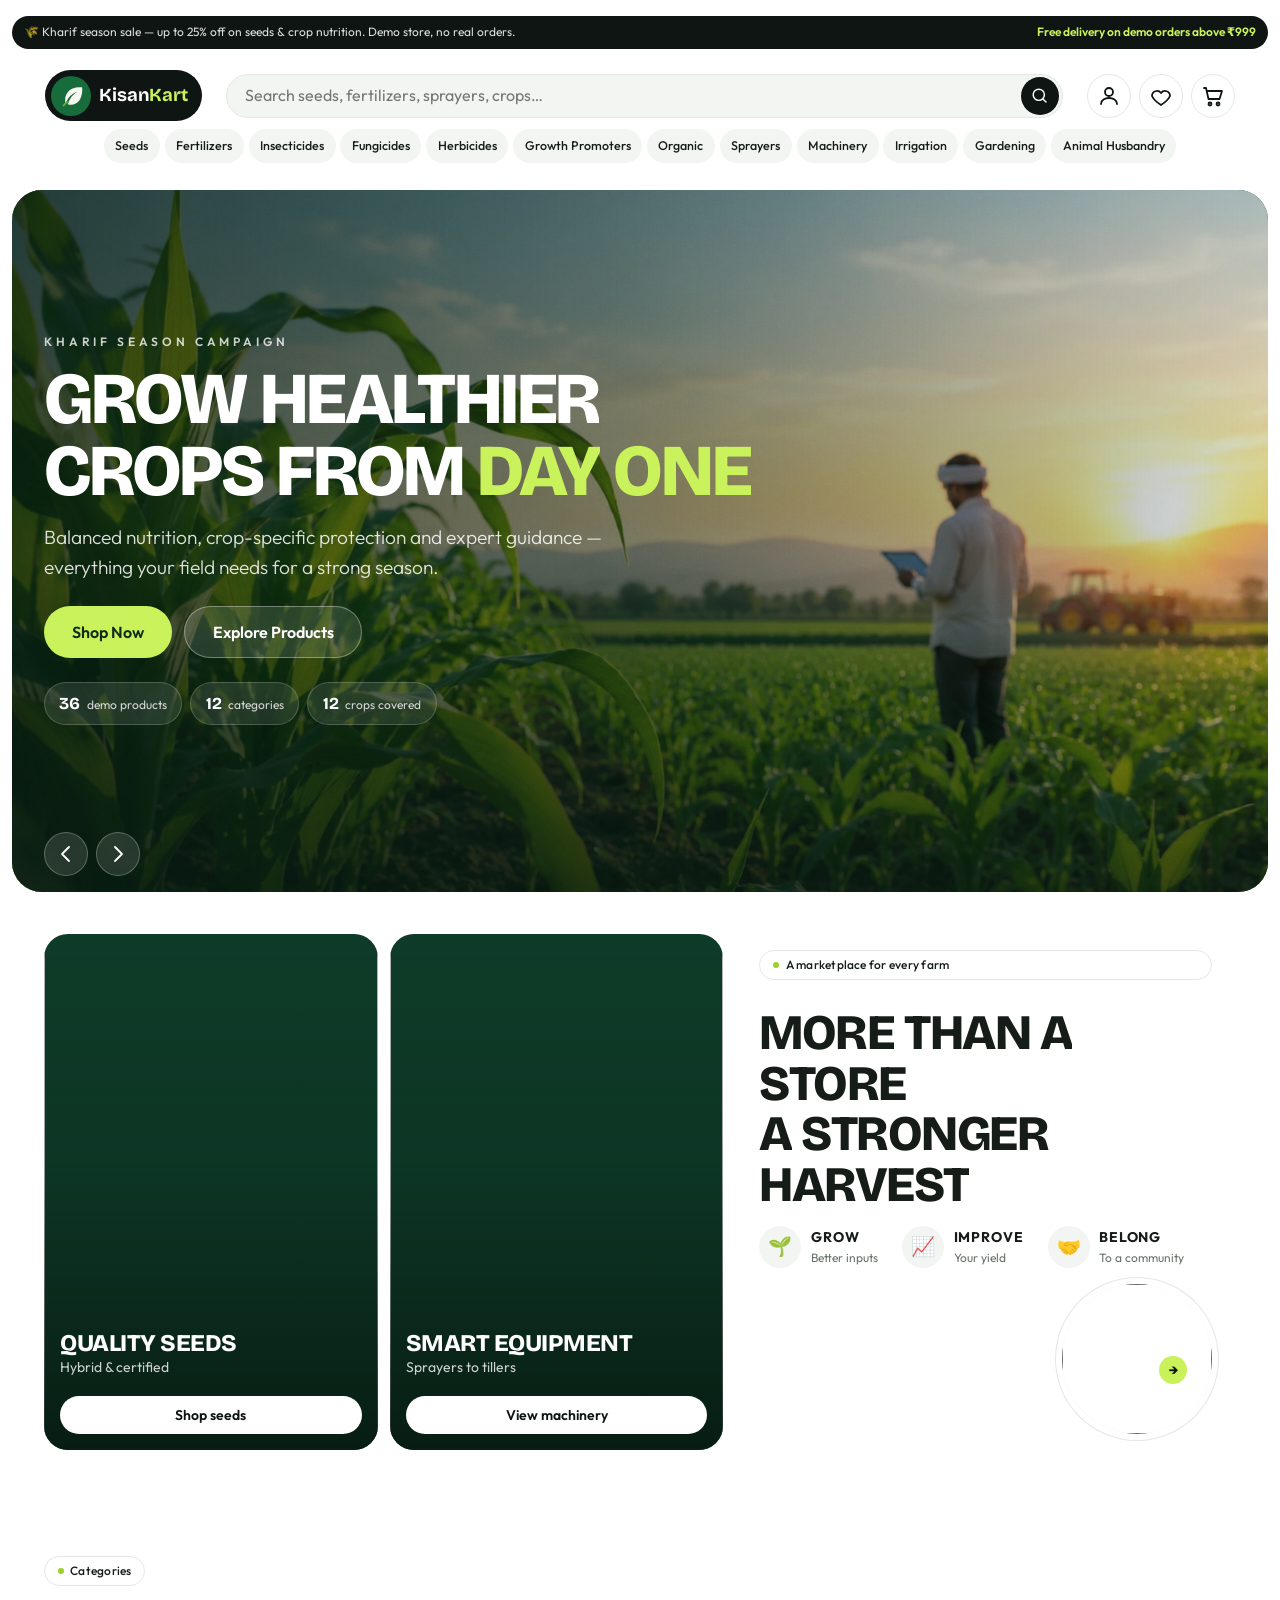
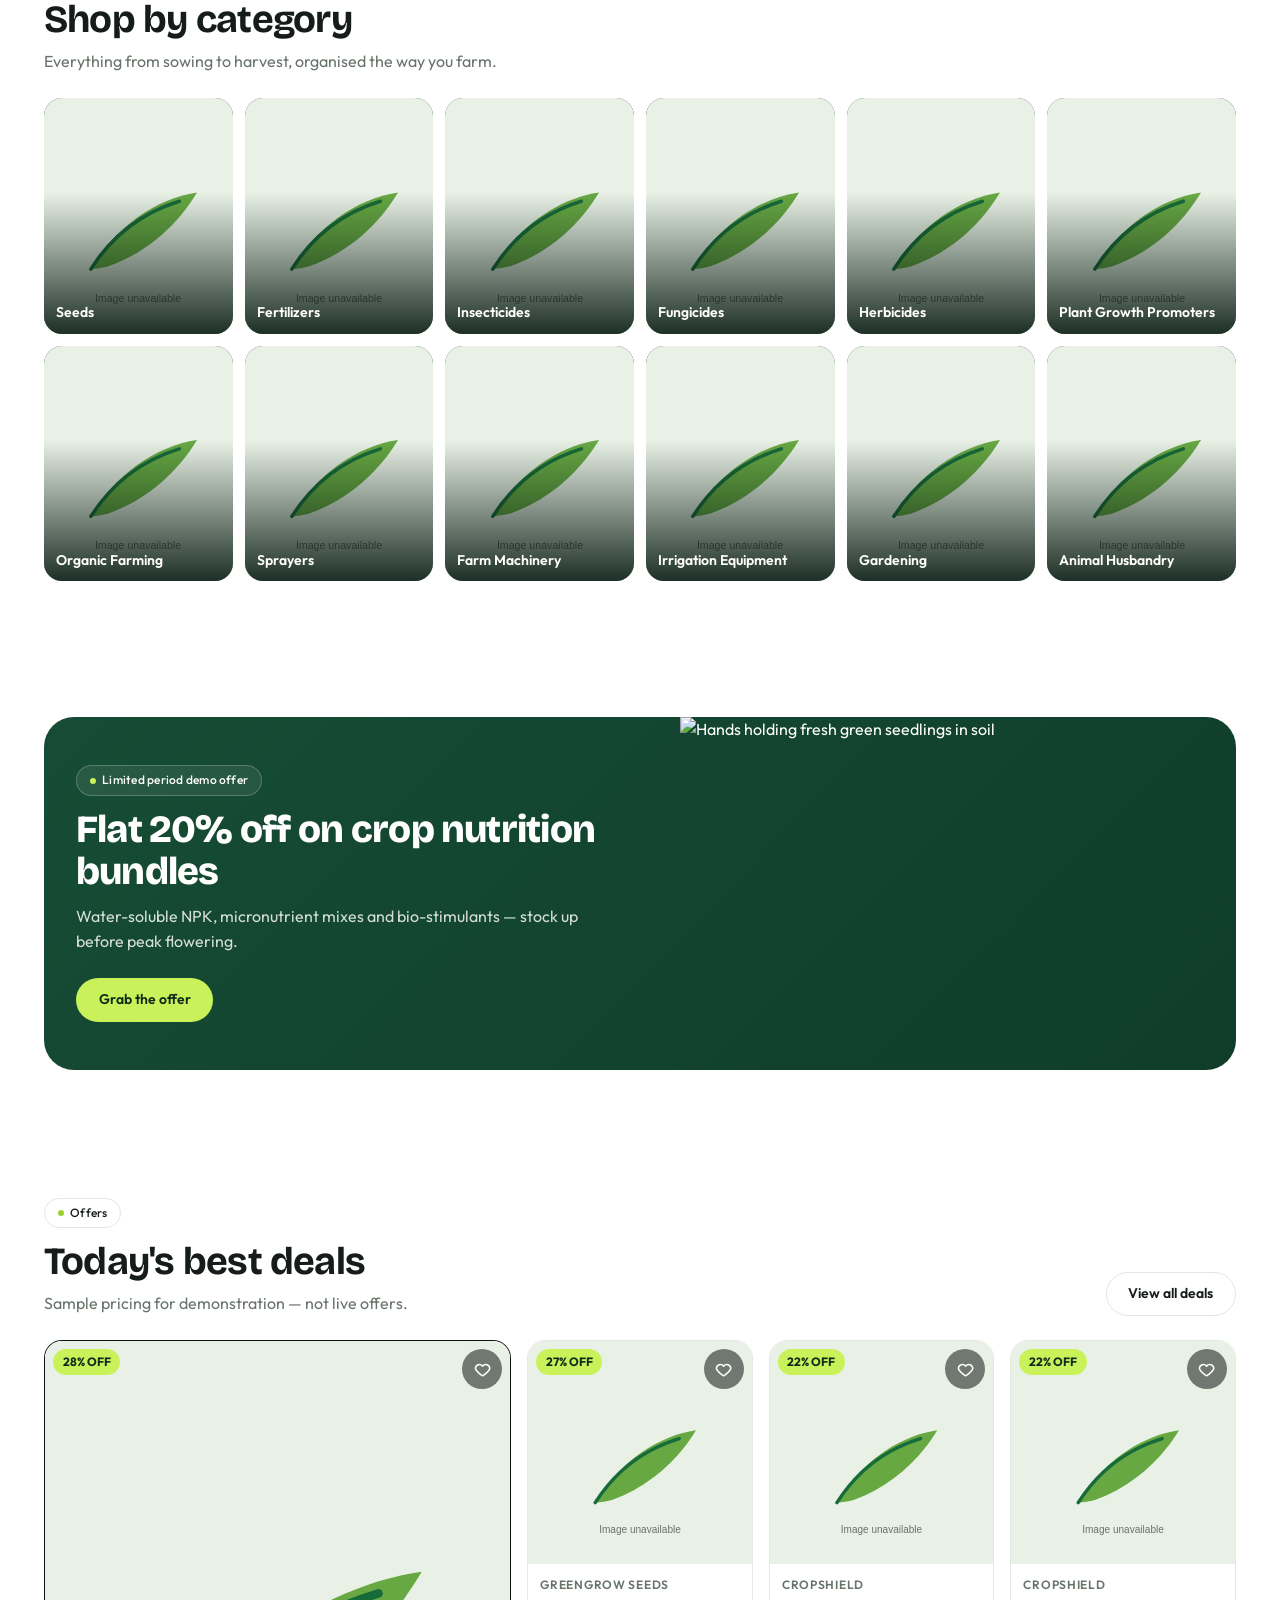
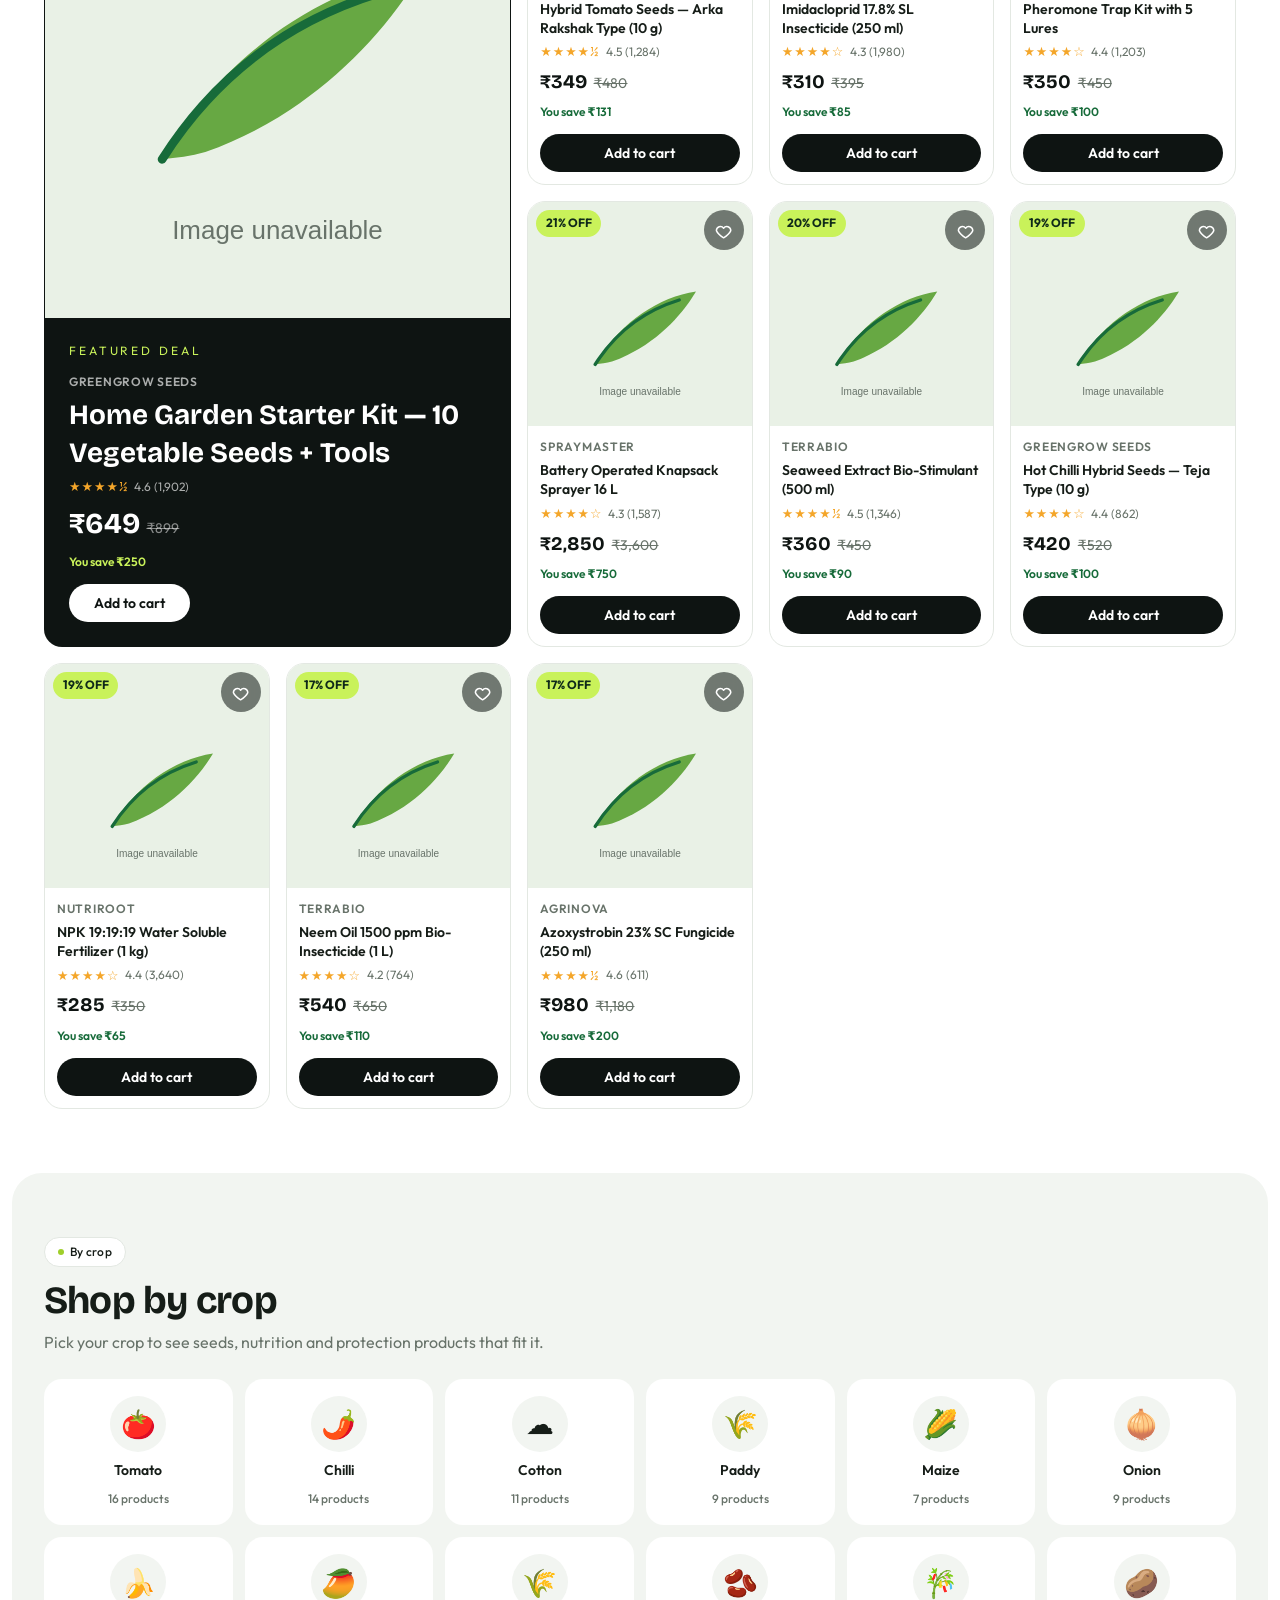
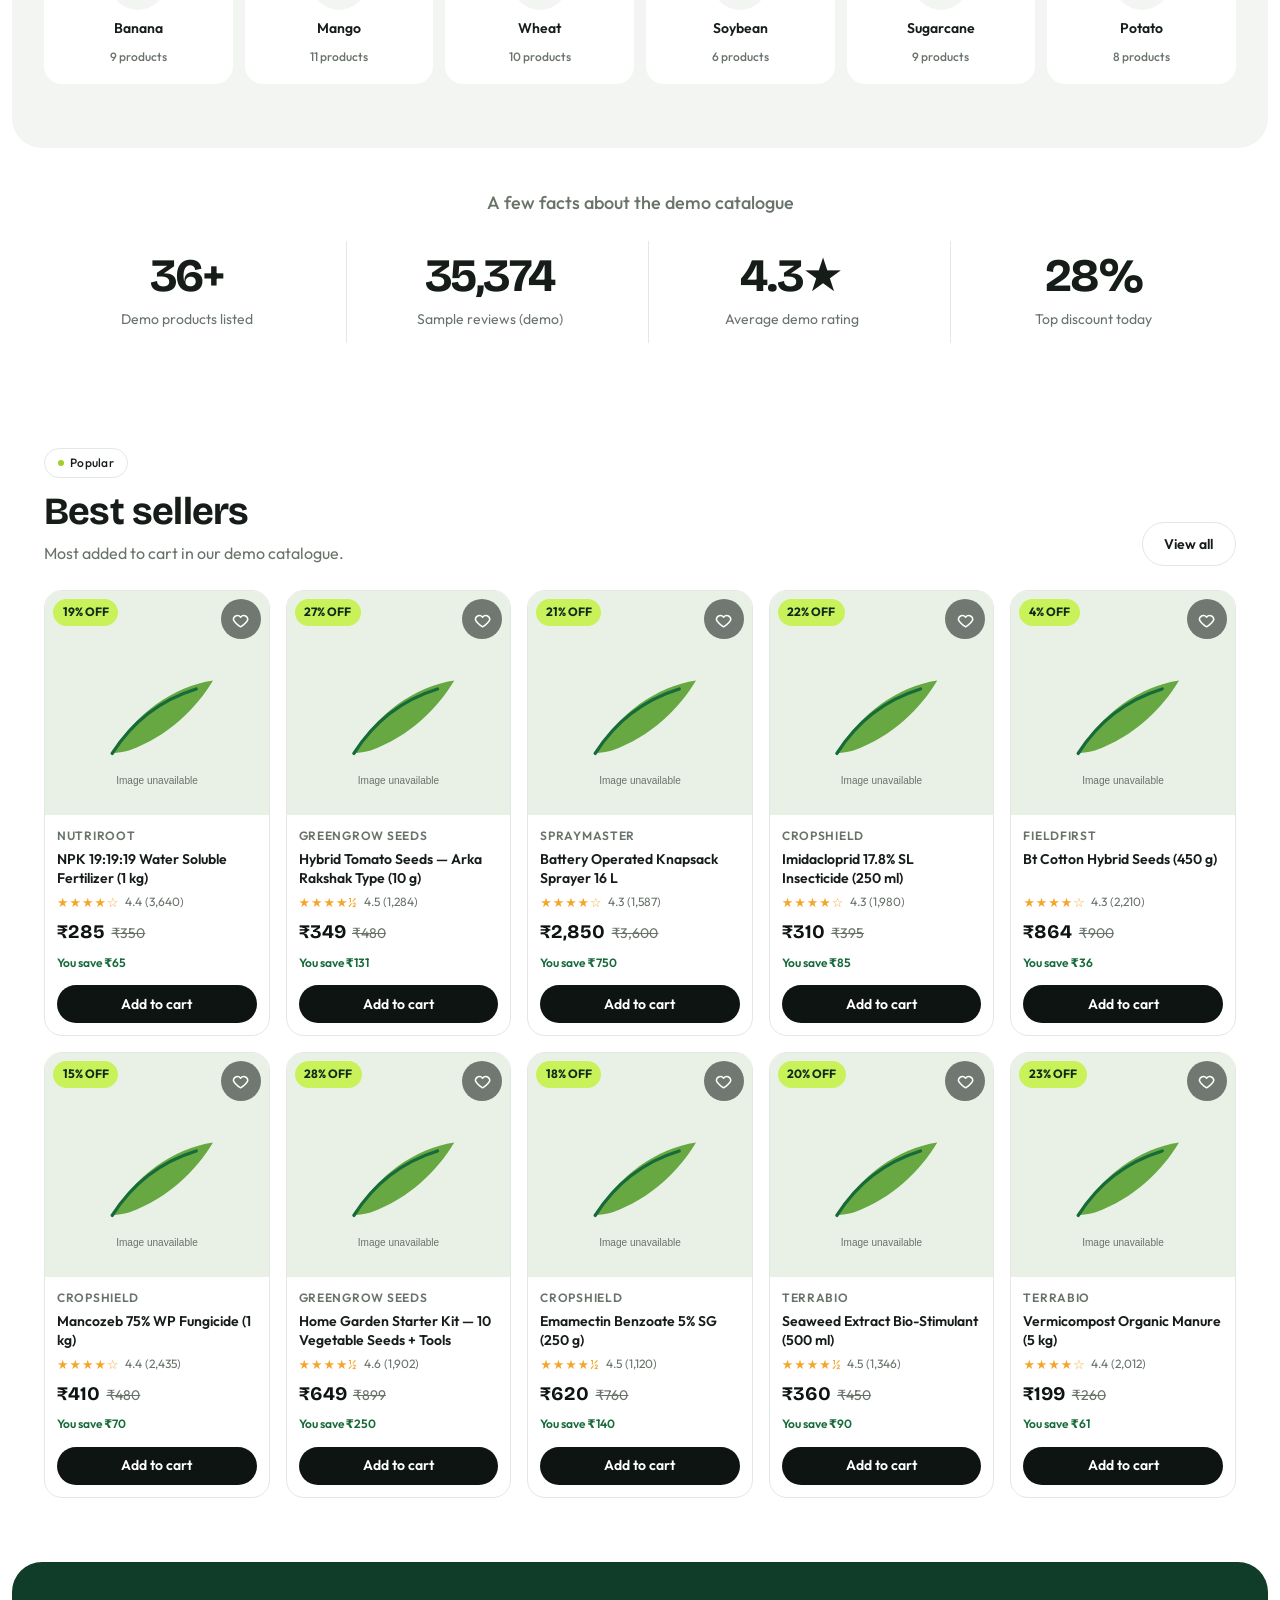
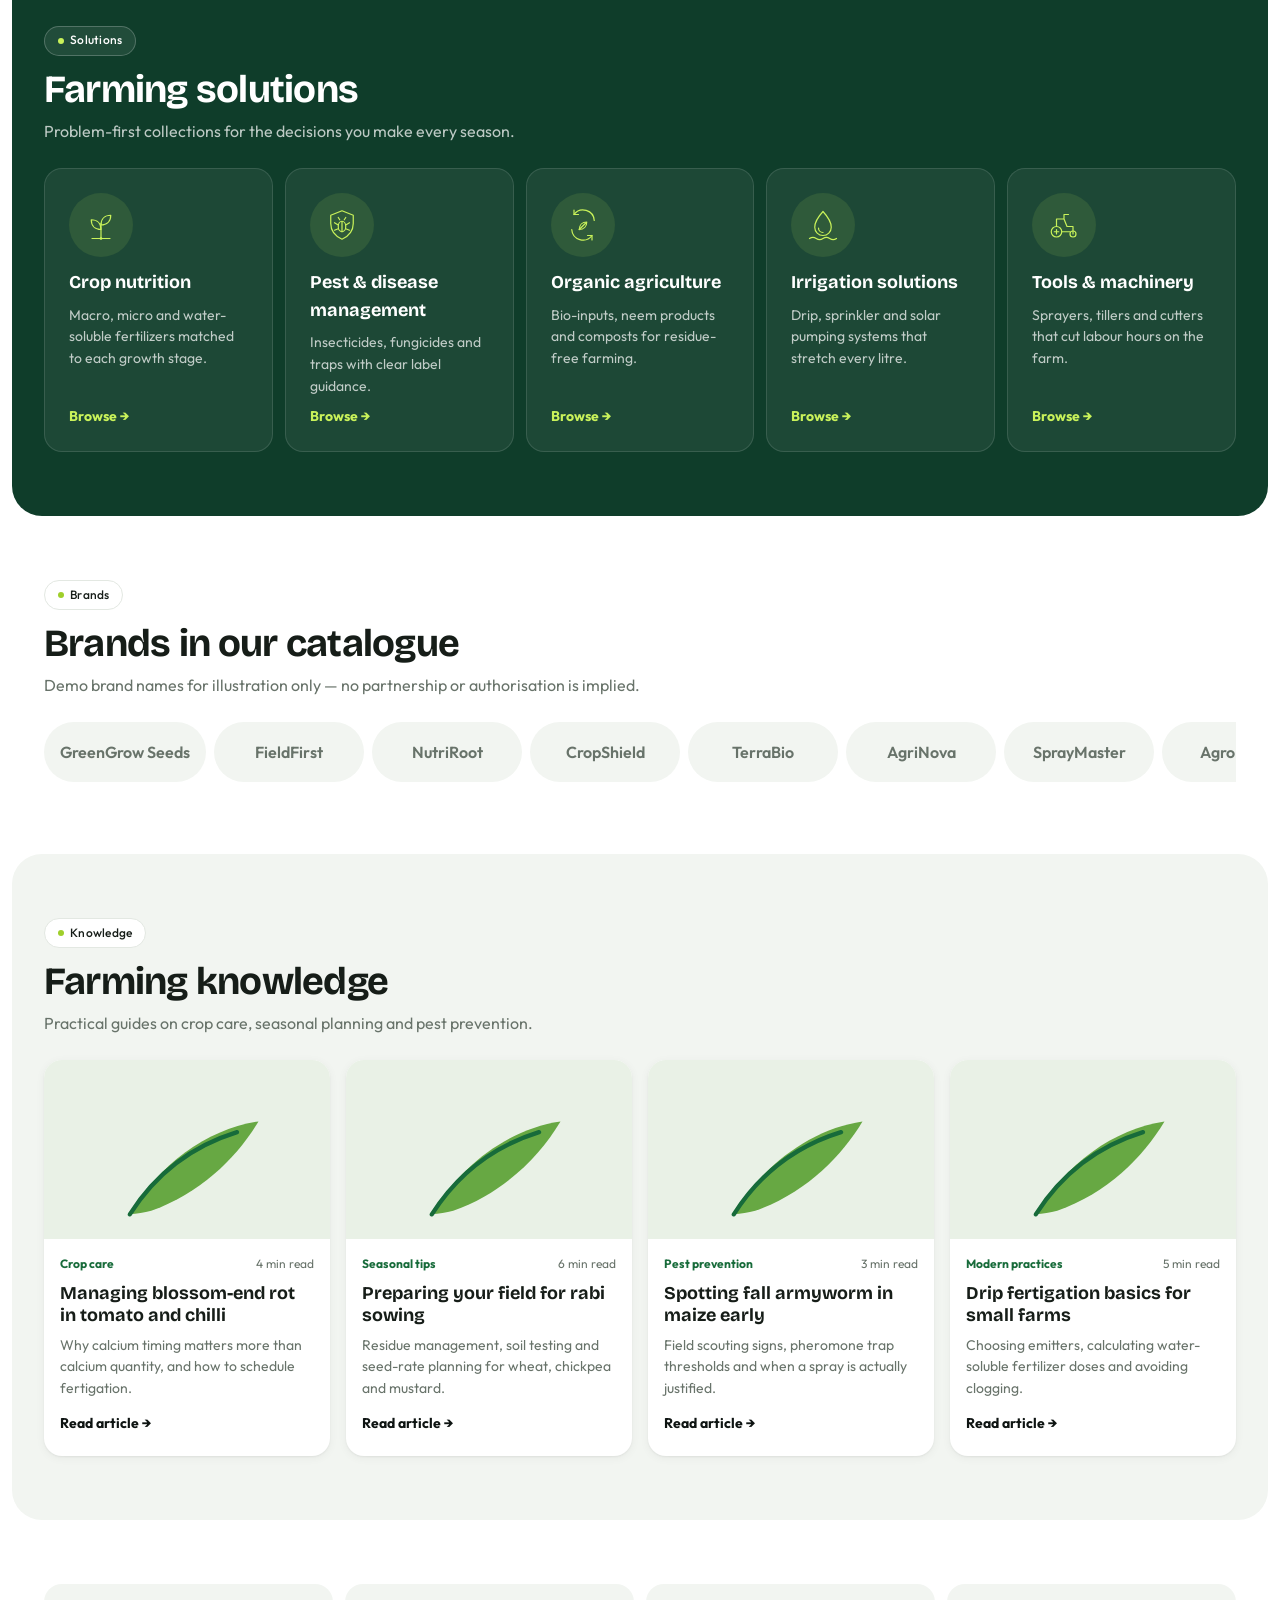
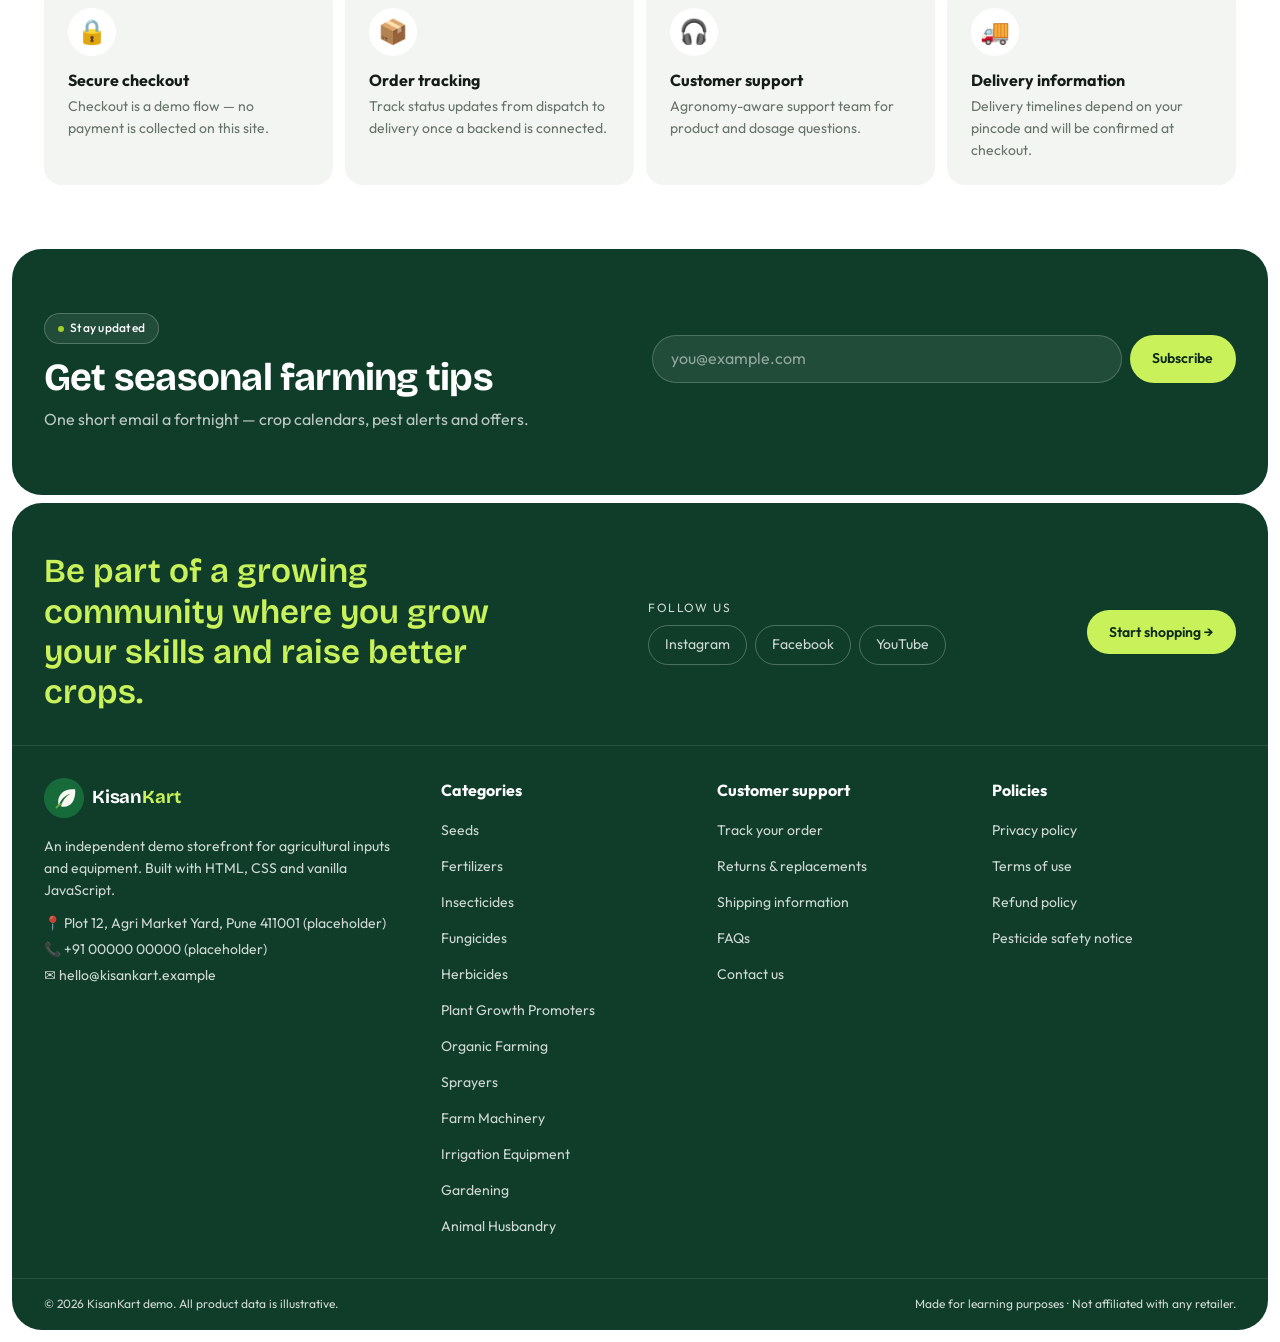
==== index.html @ d2e879a5 "agriculture landint page Signed-off-by: 04Shubhampatil <04Shubhampatil>" ====
<!DOCTYPE html>
<html lang="en">
<head>
  <meta charset="UTF-8" />
  <meta name="viewport" content="width=device-width, initial-scale=1.0" />
  <meta name="description" content="KisanKart — a demo agriculture e-commerce storefront for seeds, fertilizers, crop protection, sprayers, irrigation and farm machinery." />
  <meta name="theme-color" content="#176B3A" />
  <title>KisanKart — Seeds, Fertilizers, Crop Protection &amp; Farm Equipment</title>
  <link rel="icon" href="assets/images/logo.svg" type="image/svg+xml" />
  <link rel="preconnect" href="https://images.unsplash.com" crossorigin />
  <link rel="preconnect" href="https://fonts.googleapis.com" />
  <link rel="preconnect" href="https://fonts.gstatic.com" crossorigin />
  <link href="https://fonts.googleapis.com/css2?family=Outfit:wght@300;400;500;600;700&family=Bricolage+Grotesque:opsz,wght@12..96,500;12..96,600;12..96,700;12..96,800&display=swap" rel="stylesheet" />
  <link rel="stylesheet" href="css/style.css?v=17" />
</head>
<body>
  <a class="skip-link" href="#main">Skip to main content</a>

  <!-- Preloader (Kage-style) -->
  <div id="pre" aria-live="polite" aria-label="Loading KisanKart">
    <div class="pre-in">
      <img class="pre-mark" src="assets/images/logo.svg" width="44" height="44" alt="" />
      <p class="pre-jp">किसान कार्ट</p>
      <div class="pre-bar"><i id="pre-fill"></i></div>
      <div class="pre-meta"><span>Preparing the field</span><span id="pre-pct">0%</span></div>
    </div>
  </div>
  <div id="grain" aria-hidden="true"></div>

<div class="shell">

  <!-- 1. Announcement bar -->
  <div class="announce" role="region" aria-label="Announcements">
    <div class="container announce__inner">
      <p class="announce__msg"><span aria-hidden="true">🌾</span> Kharif season sale — up to 25% off on seeds &amp; crop nutrition. Demo store, no real orders.</p>
      <p class="announce__meta">Free delivery on demo orders above ₹999</p>
    </div>
  </div>

  <!-- 2. Main header -->
  <div class="glass-top" id="glassTop" aria-hidden="true"></div>
  <header class="header" id="header">
    <div class="container header__inner">
      <button class="icon-btn header__menu-btn" id="menuBtn" type="button" aria-label="Open menu" aria-controls="mobileNav" aria-expanded="false">
        <svg viewBox="0 0 24 24" aria-hidden="true"><path d="M3 6h18M3 12h18M3 18h18"/></svg>
      </button>

      <a class="brand" href="#top" aria-label="KisanKart home">
        <img src="assets/images/logo.svg" width="40" height="40" alt="" />
        <span class="brand__text">Kisan<span>Kart</span></span>
      </a>

      <form class="search" id="searchForm" role="search" autocomplete="off">
        <label class="sr-only" for="searchInput">Search products, categories or crops</label>
        <input class="search__input" id="searchInput" type="search" name="q" placeholder="Search seeds, fertilizers, sprayers, crops…" aria-autocomplete="list" aria-controls="searchSuggest" aria-expanded="false" />
        <button class="search__btn" type="submit" aria-label="Search">
          <svg viewBox="0 0 24 24" aria-hidden="true"><circle cx="11" cy="11" r="7"/><path d="m20 20-3.5-3.5"/></svg>
        </button>
        <ul class="search__suggest" id="searchSuggest" role="listbox" aria-label="Search suggestions" hidden></ul>
      </form>

      <nav class="header__actions" aria-label="Account and cart">
        <button class="icon-btn" type="button" id="accountBtn" aria-label="Account (demo — sign in unavailable)">
          <svg viewBox="0 0 24 24" aria-hidden="true"><circle cx="12" cy="8" r="4"/><path d="M4 20c0-4 4-6 8-6s8 2 8 6"/></svg>
          <span class="icon-btn__label">Account</span>
        </button>
        <button class="icon-btn" type="button" id="wishlistBtn" aria-label="Wishlist" aria-controls="wishlistDrawer" aria-expanded="false">
          <svg viewBox="0 0 24 24" aria-hidden="true"><path d="M12 21s-7-4.5-9-9a5 5 0 0 1 9-3 5 5 0 0 1 9 3c-2 4.5-9 9-9 9z"/></svg>
          <span class="icon-btn__label">Wishlist</span>
          <span class="badge" id="wishlistCount" aria-live="polite">0</span>
        </button>
        <button class="icon-btn" type="button" id="cartBtn" aria-label="Cart" aria-controls="cartDrawer" aria-expanded="false">
          <svg viewBox="0 0 24 24" aria-hidden="true"><path d="M3 4h2l2.5 11h11L21 7H6.2"/><circle cx="9" cy="20" r="1.5"/><circle cx="17" cy="20" r="1.5"/></svg>
          <span class="icon-btn__label">Cart</span>
          <span class="badge" id="cartCount" aria-live="polite">0</span>
        </button>
      </nav>
    </div>

    <!-- 3. Category navigation (desktop) -->
    <nav class="catnav" aria-label="Product categories">
      <div class="container">
        <ul class="catnav__list" id="catNav"></ul>
      </div>
    </nav>
  </header>

  <!-- Mobile navigation drawer -->
  <div class="drawer drawer--left" id="mobileNav" role="dialog" aria-modal="true" aria-label="Menu" hidden>
    <div class="drawer__head">
      <span class="drawer__title">Browse categories</span>
      <button class="icon-btn" type="button" data-close="mobileNav" aria-label="Close menu">
        <svg viewBox="0 0 24 24" aria-hidden="true"><path d="M6 6l12 12M18 6 6 18"/></svg>
      </button>
    </div>
    <div class="drawer__body">
      <ul class="mobnav" id="mobNavList"></ul>
    </div>
  </div>

  <main id="main">
    <span id="top"></span>

    <!-- 4. Hero carousel -->
    <section class="hero" id="hero" aria-roledescription="carousel" aria-label="Seasonal campaigns">
      <div class="hero__track" id="heroTrack"></div>
      <div class="hero__controls container">
        <button class="hero__arrow" type="button" id="heroPrev" aria-label="Previous slide">
          <svg viewBox="0 0 24 24" aria-hidden="true"><path d="m15 5-7 7 7 7"/></svg>
        </button>
        <button class="hero__arrow" type="button" id="heroNext" aria-label="Next slide">
          <svg viewBox="0 0 24 24" aria-hidden="true"><path d="m9 5 7 7-7 7"/></svg>
        </button>
      </div>
    </section>

    <!-- Bento: featured collections + brand statement -->
    <section class="section section--tight reveal" aria-labelledby="bentoTitle">
      <div class="container bento">
        <button class="bento__card bento__card--img" type="button" data-category="seeds">
          <img src="https://images.unsplash.com/photo-1592924357228-91a4daadcfea?auto=format&fit=crop&w=800&q=70" alt="" width="800" height="900" loading="lazy" />
          <span class="bento__label"><b>Quality seeds</b><small>Hybrid &amp; certified</small></span>
          <span class="btn btn--white btn--sm">Shop seeds</span>
        </button>
        <button class="bento__card bento__card--img" type="button" data-category="machinery">
          <img src="https://images.unsplash.com/photo-1523348837708-15d4a09cfac2?auto=format&fit=crop&w=800&q=70" alt="" width="800" height="900" loading="lazy" />
          <span class="bento__label"><b>Smart equipment</b><small>Sprayers to tillers</small></span>
          <span class="btn btn--white btn--sm">View machinery</span>
        </button>
        <div class="bento__copy">
          <span class="section__label">A marketplace for every farm</span>
          <h2 class="display" id="bentoTitle">More than a store<br />A stronger harvest</h2>
          <ul class="features">
            <li><span class="features__icon" aria-hidden="true">🌱</span><b>Grow</b><span>Better inputs</span></li>
            <li><span class="features__icon" aria-hidden="true">📈</span><b>Improve</b><span>Your yield</span></li>
            <li><span class="features__icon" aria-hidden="true">🤝</span><b>Belong</b><span>To a community</span></li>
          </ul>
          <a class="bento__ring" href="#knowledge">
            <img src="https://images.unsplash.com/photo-1500382017468-9049fed747ef?auto=format&fit=crop&w=400&q=60" alt="" width="400" height="400" loading="lazy" />
            <span>Farming <br />knowledge <b aria-hidden="true">→</b></span>
          </a>
        </div>
      </div>
    </section>

    <!-- Shop / results (hidden until a search, category or crop is chosen) -->
    <section class="section shop" id="shop" hidden aria-labelledby="shopTitle">
      <div class="container">
        <div class="shop__head">
          <div>
            <h2 class="section__title" id="shopTitle">All products</h2>
            <p class="shop__count" id="shopCount" aria-live="polite"></p>
          </div>
          <div class="shop__tools">
            <div class="chips" id="shopChips" aria-label="Active filters"></div>
            <label class="sort">
              <span>Sort by</span>
              <select id="sortSelect">
                <option value="popular">Popularity</option>
                <option value="price-asc">Price: low to high</option>
                <option value="price-desc">Price: high to low</option>
                <option value="discount">Biggest discount</option>
                <option value="rating">Customer rating</option>
              </select>
            </label>
            <button class="btn btn--ghost btn--sm" type="button" id="shopClear">Clear</button>
          </div>
        </div>
        <div class="grid grid--products" id="shopGrid"></div>
        <div class="empty" id="shopEmpty" hidden>
          <span class="empty__icon" aria-hidden="true">🔍</span>
          <h3>No products found</h3>
          <p>Try a different keyword, or browse one of the popular categories below.</p>
          <div class="empty__links" id="shopEmptyLinks"></div>
        </div>
      </div>
    </section>

    <!-- 5. Shop by category -->
    <section class="section reveal" id="categories" aria-labelledby="catTitle">
      <div class="container">
        <div class="section__head">
          <span class="section__label">Categories</span>
            <h2 class="section__title" id="catTitle">Shop by category</h2>
          <p class="section__sub">Everything from sowing to harvest, organised the way you farm.</p>
        </div>
        <div class="scroller" id="categoryCards" role="list"></div>
      </div>
    </section>

    <!-- 6. Promotional offer -->
    <section class="section reveal" aria-labelledby="promoTitle">
      <div class="container">
        <div class="promo">
          <div class="promo__content">
            <span class="section__label section__label--light">Limited period demo offer</span>
            <h2 class="promo__title" id="promoTitle">Flat 20% off on crop nutrition bundles</h2>
            <p>Water-soluble NPK, micronutrient mixes and bio-stimulants — stock up before peak flowering.</p>
            <button class="btn btn--accent" type="button" data-category="fertilizers">Grab the offer</button>
          </div>
          <img class="promo__img" src="https://images.unsplash.com/photo-1416879595882-3373a0480b5b?auto=format&fit=crop&w=900&q=70" width="900" height="600" loading="lazy" alt="Hands holding fresh green seedlings in soil" />
        </div>
      </div>
    </section>

    <!-- 7. Today's best deals -->
    <section class="section reveal" id="deals" aria-labelledby="dealsTitle">
      <div class="container">
        <div class="section__head section__head--row">
          <div>
            <span class="section__label">Offers</span>
            <h2 class="section__title" id="dealsTitle">Today's best deals</h2>
            <p class="section__sub">Sample pricing for demonstration — not live offers.</p>
          </div>
          <button class="btn btn--ghost" type="button" data-shop="deals">View all deals</button>
        </div>
        <div class="grid grid--products" id="dealsGrid"></div>
      </div>
    </section>

    <!-- 8. Shop by crop -->
    <section class="section section--cream reveal" id="crops" aria-labelledby="cropsTitle">
      <div class="container">
        <div class="section__head">
          <span class="section__label">By crop</span>
            <h2 class="section__title" id="cropsTitle">Shop by crop</h2>
          <p class="section__sub">Pick your crop to see seeds, nutrition and protection products that fit it.</p>
        </div>
        <div class="crops" id="cropCards" role="list"></div>
      </div>
    </section>

    <!-- Facts in numbers (demo figures) -->
    <section class="section section--tight reveal" aria-labelledby="statsTitle">
      <div class="container">
        <h2 class="stats__title" id="statsTitle">A few facts about the demo catalogue</h2>
        <ul class="stats" id="statsRow"></ul>
      </div>
    </section>

    <!-- 9. Best sellers -->
    <section class="section reveal" id="bestsellers" aria-labelledby="bsTitle">
      <div class="container">
        <div class="section__head section__head--row">
          <div>
            <span class="section__label">Popular</span>
            <h2 class="section__title" id="bsTitle">Best sellers</h2>
            <p class="section__sub">Most added to cart in our demo catalogue.</p>
          </div>
          <button class="btn btn--ghost" type="button" data-shop="bestsellers">View all</button>
        </div>
        <div class="grid grid--products" id="bestGrid"></div>
      </div>
    </section>

    <!-- 10. Farming solutions -->
    <section class="section section--dark reveal" id="solutions" aria-labelledby="solTitle">
      <div class="container">
        <div class="section__head">
          <span class="section__label">Solutions</span>
            <h2 class="section__title" id="solTitle">Farming solutions</h2>
          <p class="section__sub">Problem-first collections for the decisions you make every season.</p>
        </div>
        <div class="solutions" id="solutionCards"></div>
      </div>
    </section>

    <!-- 11. Trusted brands -->
    <section class="section reveal" aria-labelledby="brandsTitle">
      <div class="container">
        <div class="section__head">
          <span class="section__label">Brands</span>
            <h2 class="section__title" id="brandsTitle">Brands in our catalogue</h2>
          <p class="section__sub">Demo brand names for illustration only — no partnership or authorisation is implied.</p>
        </div>
        <div class="brands" id="brandRow"></div>
      </div>
    </section>

    <!-- 12. Farming knowledge -->
    <section class="section section--cream reveal" id="knowledge" aria-labelledby="knowTitle">
      <div class="container">
        <div class="section__head">
          <span class="section__label">Knowledge</span>
            <h2 class="section__title" id="knowTitle">Farming knowledge</h2>
          <p class="section__sub">Practical guides on crop care, seasonal planning and pest prevention.</p>
        </div>
        <div class="articles" id="articleCards"></div>
      </div>
    </section>

    <!-- 13. Trust & service benefits -->
    <section class="section reveal" aria-labelledby="trustTitle">
      <div class="container">
        <h2 class="sr-only" id="trustTitle">Service benefits</h2>
        <div class="benefits">
          <div class="benefit">
            <span class="benefit__icon" aria-hidden="true">🔒</span>
            <h3>Secure checkout</h3>
            <p>Checkout is a demo flow — no payment is collected on this site.</p>
          </div>
          <div class="benefit">
            <span class="benefit__icon" aria-hidden="true">📦</span>
            <h3>Order tracking</h3>
            <p>Track status updates from dispatch to delivery once a backend is connected.</p>
          </div>
          <div class="benefit">
            <span class="benefit__icon" aria-hidden="true">🎧</span>
            <h3>Customer support</h3>
            <p>Agronomy-aware support team for product and dosage questions.</p>
          </div>
          <div class="benefit">
            <span class="benefit__icon" aria-hidden="true">🚚</span>
            <h3>Delivery information</h3>
            <p>Delivery timelines depend on your pincode and will be confirmed at checkout.</p>
          </div>
        </div>
      </div>
    </section>

    <!-- 14. Newsletter -->
    <section class="section newsletter reveal" aria-labelledby="newsTitle">
      <div class="container newsletter__inner">
        <div>
          <span class="section__label">Stay updated</span>
            <h2 class="section__title" id="newsTitle">Get seasonal farming tips</h2>
          <p class="section__sub">One short email a fortnight — crop calendars, pest alerts and offers.</p>
        </div>
        <form class="newsletter__form" id="newsletterForm" novalidate>
          <div class="field">
            <label class="sr-only" for="newsEmail">Email address</label>
            <input id="newsEmail" type="email" name="email" placeholder="you@example.com" aria-describedby="newsError" required />
            <button class="btn btn--primary" type="submit">Subscribe</button>
          </div>
          <p class="field__error" id="newsError" role="alert"></p>
        </form>
      </div>
    </section>
  </main>

  <!-- Footer -->
  <footer class="footer">
    <div class="container footer__cta">
      <p class="footer__lead">Be part of a growing community where you <span>grow your skills</span> and <span>raise better crops</span>.</p>
      <div class="footer__follow">
        <span>Follow us</span>
        <div class="socials">
          <button type="button" class="social" data-info="Social">Instagram</button>
          <button type="button" class="social" data-info="Social">Facebook</button>
          <button type="button" class="social" data-info="Social">YouTube</button>
        </div>
      </div>
      <button class="btn btn--accent" type="button" data-shop="bestsellers">Start shopping →</button>
    </div>
    <div class="container footer__grid">
      <div class="footer__brand">
        <a class="brand brand--light" href="#top" aria-label="KisanKart home">
          <img src="assets/images/logo.svg" width="40" height="40" alt="" />
          <span class="brand__text">Kisan<span>Kart</span></span>
        </a>
        <p>An independent demo storefront for agricultural inputs and equipment. Built with HTML, CSS and vanilla JavaScript.</p>
        <p class="footer__contact">
          <span>📍 Plot 12, Agri Market Yard, Pune 411001 (placeholder)</span>
          <span>📞 +91 00000 00000 (placeholder)</span>
          <span>✉️ hello@kisankart.example</span>
        </p>
      </div>
      <nav class="footer__col" aria-labelledby="fCat">
        <h3 id="fCat">Categories</h3>
        <ul id="footerCategories"></ul>
      </nav>
      <nav class="footer__col" aria-labelledby="fHelp">
        <h3 id="fHelp">Customer support</h3>
        <ul>
          <li><button type="button" class="link" data-info="Track order">Track your order</button></li>
          <li><button type="button" class="link" data-info="Returns">Returns &amp; replacements</button></li>
          <li><button type="button" class="link" data-info="Shipping">Shipping information</button></li>
          <li><button type="button" class="link" data-info="FAQ">FAQs</button></li>
          <li><button type="button" class="link" data-info="Contact">Contact us</button></li>
        </ul>
      </nav>
      <nav class="footer__col" aria-labelledby="fPol">
        <h3 id="fPol">Policies</h3>
        <ul>
          <li><button type="button" class="link" data-info="Privacy policy">Privacy policy</button></li>
          <li><button type="button" class="link" data-info="Terms of use">Terms of use</button></li>
          <li><button type="button" class="link" data-info="Refund policy">Refund policy</button></li>
          <li><button type="button" class="link" data-info="Pesticide safety">Pesticide safety notice</button></li>
        </ul>
      </nav>
    </div>
    <div class="container footer__bottom">
      <p>© <span id="year"></span> KisanKart demo. All product data is illustrative.</p>
      <p>Made for learning purposes · Not affiliated with any retailer.</p>
    </div>
  </footer>

</div><!-- /.shell -->

  <!-- Cart drawer -->
  <aside class="drawer drawer--right" id="cartDrawer" role="dialog" aria-modal="true" aria-labelledby="cartTitle" hidden>
    <div class="drawer__head">
      <h2 class="drawer__title" id="cartTitle">Your cart <span class="drawer__sub" id="cartTitleCount"></span></h2>
      <button class="icon-btn" type="button" data-close="cartDrawer" aria-label="Close cart">
        <svg viewBox="0 0 24 24" aria-hidden="true"><path d="M6 6l12 12M18 6 6 18"/></svg>
      </button>
    </div>
    <div class="drawer__body" id="cartItems"></div>
    <div class="drawer__foot" id="cartFoot">
      <dl class="totals">
        <div><dt>Subtotal</dt><dd id="cartSubtotal">₹0</dd></div>
        <div><dt>You save</dt><dd class="totals__save" id="cartSavings">₹0</dd></div>
        <div><dt>Delivery</dt><dd id="cartDelivery">Calculated at checkout</dd></div>
        <div class="totals__grand"><dt>Total</dt><dd id="cartTotal">₹0</dd></div>
      </dl>
      <button class="btn btn--primary btn--block" type="button" id="checkoutBtn">Proceed to checkout</button>
      <button class="btn btn--ghost btn--block" type="button" id="clearCartBtn">Clear cart</button>
      <p class="drawer__note">Demo store: checkout does not place a real order or collect payment.</p>
    </div>
  </aside>

  <!-- Wishlist drawer -->
  <aside class="drawer drawer--right" id="wishlistDrawer" role="dialog" aria-modal="true" aria-labelledby="wlTitle" hidden>
    <div class="drawer__head">
      <h2 class="drawer__title" id="wlTitle">Wishlist <span class="drawer__sub" id="wlTitleCount"></span></h2>
      <button class="icon-btn" type="button" data-close="wishlistDrawer" aria-label="Close wishlist">
        <svg viewBox="0 0 24 24" aria-hidden="true"><path d="M6 6l12 12M18 6 6 18"/></svg>
      </button>
    </div>
    <div class="drawer__body" id="wishlistItems"></div>
  </aside>

  <!-- Quick view modal -->
  <div class="modal" id="quickView" role="dialog" aria-modal="true" aria-labelledby="qvTitle" hidden>
    <div class="modal__box">
      <button class="icon-btn modal__close" type="button" data-close="quickView" aria-label="Close quick view">
        <svg viewBox="0 0 24 24" aria-hidden="true"><path d="M6 6l12 12M18 6 6 18"/></svg>
      </button>
      <div class="modal__content" id="qvContent"></div>
    </div>
  </div>

  <!-- Info modal (footer links, account) -->
  <div class="modal" id="infoModal" role="dialog" aria-modal="true" aria-labelledby="infoTitle" hidden>
    <div class="modal__box modal__box--sm">
      <button class="icon-btn modal__close" type="button" data-close="infoModal" aria-label="Close">
        <svg viewBox="0 0 24 24" aria-hidden="true"><path d="M6 6l12 12M18 6 6 18"/></svg>
      </button>
      <div class="modal__content">
        <h2 id="infoTitle"></h2>
        <p id="infoText"></p>
      </div>
    </div>
  </div>

  <div class="backdrop" id="backdrop" hidden></div>
  <div class="toasts" id="toasts" aria-live="polite" aria-atomic="false"></div>

  <button class="back-top" type="button" id="backTop" aria-label="Back to top" hidden>
    <svg viewBox="0 0 24 24" aria-hidden="true"><path d="m6 15 6-6 6 6"/></svg>
  </button>

  <script src="js/data.js?v=3"></script>
  <script src="js/main.js?v=12"></script>
  <script src="js/motion.js?v=4"></script>
  <script src="js/scroll-scene.js?v=5" defer></script>
</body>
</html>
---- css/style.css ----
/* =====================================================================
   KisanKart — stylesheet (modern edition)
   ---------------------------------------------------------------------
   Design language: a rounded white "shell" on a sage canvas, a deep-forest
   hero card hosting the live Kage world, lime accents, pill controls,
   outlined section labels, dark bento tiles and a featured deal tile.
   Mobile-first. Design tokens live in :root. Sections mirror index.html.
   ===================================================================== */

/* ---------- 1. Design tokens ---------- */
:root {
  --c-forest: #0F3D2A;
  --c-forest-2: #164C35;
  --c-primary: #176B3A;
  --c-primary-dark: #104C2C;
  --c-primary-light: #67A843;
  --c-primary-tint: #E8F3E6;
  --c-lime: #C9F25A;
  --c-lime-dark: #9FCF2A;
  --c-cream: #F8F8F0;
  --c-mist: #F2F5F1;
  --c-canvas: #C7D0C8;
  --c-ink: #0E1412;
  --c-navy: #0B1F3A;
  --c-white: #FFFFFF;
  --c-text: #161D18;
  --c-muted: #68736A;
  --c-accent: #C9F25A;
  --c-accent-text: #0F2A19;
  --c-danger: #C0392B;
  --c-border: #E3E8E2;
  --c-star: #F4A62A;

  --font: 'Outfit', system-ui, -apple-system, 'Segoe UI', Roboto, sans-serif;
  --font-display: 'Bricolage Grotesque', 'Outfit', system-ui, sans-serif;
  --fs-xs: 0.75rem;
  --fs-sm: 0.875rem;
  --fs-md: 1rem;
  --fs-lg: 1.125rem;
  --fs-xl: clamp(1.25rem, 1rem + 1.2vw, 1.75rem);
  --fs-2xl: clamp(1.6rem, 1.1rem + 2vw, 2.4rem);
  --fs-hero: clamp(2.4rem, 1.2rem + 4.2vw, 4.9rem);

  --radius-sm: 10px;
  --radius: 18px;
  --radius-lg: 24px;
  --radius-xl: 30px;
  --shadow-sm: 0 1px 2px rgba(14, 20, 18, 0.05), 0 2px 10px rgba(14, 20, 18, 0.05);
  --shadow: 0 8px 24px rgba(14, 20, 18, 0.10);
  --shadow-lg: 0 24px 60px rgba(14, 20, 18, 0.22);

  --space-1: 0.25rem; --space-2: 0.5rem; --space-3: 0.75rem; --space-4: 1rem;
  --space-5: 1.5rem; --space-6: 2rem; --space-8: 3rem; --space-10: 4rem;

  --gutter: clamp(1rem, 2.5vw, 3rem);
  --shell-pad: 8px;
  --glass-gap: 14px;
  --header-h: 72px;
  --ease: cubic-bezier(0.2, 0.7, 0.2, 1);
  --ease-out: cubic-bezier(0.16, 1, 0.3, 1);
  --dur: 220ms;
  --touch: 44px;
}

/* ---------- 2. Reset & base ---------- */
*, *::before, *::after { box-sizing: border-box; }
html { scroll-behavior: smooth; -webkit-text-size-adjust: 100%; }
body {
  margin: 0; font-family: var(--font); font-size: var(--fs-md); line-height: 1.55;
  color: var(--c-text); background: var(--c-canvas); overflow-x: hidden;
}
body.no-scroll { overflow: hidden; }
img { max-width: 100%; height: auto; display: block; }
button { font: inherit; color: inherit; cursor: pointer; background: none; border: 0; padding: 0; }
input, select { font: inherit; color: inherit; }
h1, h2, h3, h4, p { margin: 0; }
ul { margin: 0; padding: 0; list-style: none; }
a { color: inherit; text-decoration: none; }
[hidden] { display: none !important; }
svg { width: 1.5rem; height: 1.5rem; fill: none; stroke: currentColor; stroke-width: 1.8; stroke-linecap: round; stroke-linejoin: round; }

:focus-visible { outline: 3px solid var(--c-lime-dark); outline-offset: 2px; border-radius: var(--radius-sm); }
:focus:not(:focus-visible) { outline: none; }

.sr-only { position: absolute; width: 1px; height: 1px; padding: 0; margin: -1px; overflow: hidden; clip: rect(0 0 0 0); white-space: nowrap; border: 0; }
.skip-link { position: absolute; top: -100px; left: var(--space-4); z-index: 1000; background: var(--c-ink); color: #fff; padding: var(--space-2) var(--space-4); border-radius: 999px; transition: top var(--dur); }
.skip-link:focus { top: var(--space-2); }

/* Full-width page shell: a thin inset keeps the rounded cards off the viewport edge */
.shell { width: 100%; background: var(--c-white); padding: calc(var(--shell-pad) + 4px) var(--shell-pad) var(--shell-pad); overflow: clip; position: relative; }

.container { width: 100%; padding-inline: var(--gutter); }
.section { padding-block: clamp(2.5rem, 2rem + 2.5vw, 4.5rem); }
.section--tight { padding-block: clamp(1.5rem, 1rem + 2vw, 3rem); }
.section--cream { background: var(--c-mist); border-radius: var(--radius-xl); }
.section--dark { background: var(--c-forest); color: #fff; border-radius: var(--radius-xl); }
.section--dark .section__sub { color: rgba(255, 255, 255, 0.72); }
.section__head { margin-bottom: var(--space-5); }
.section__head--row { display: flex; flex-wrap: wrap; align-items: flex-end; justify-content: space-between; gap: var(--space-3); }
.section__title { font-family: var(--font-display); font-size: var(--fs-2xl); font-weight: 700; letter-spacing: -0.02em; line-height: 1.12; }
.section__sub { color: var(--c-muted); margin-top: var(--space-2); max-width: 60ch; }
.section__label {
  display: inline-flex; align-items: center; gap: 0.4rem; margin-bottom: var(--space-3);
  padding: 0.3rem 0.8rem; border: 1px solid var(--c-border); border-radius: 999px;
  font-size: var(--fs-xs); font-weight: 500; letter-spacing: 0.02em; color: var(--c-text); background: #fff;
}
.section__label::before { content: ''; width: 6px; height: 6px; border-radius: 50%; background: var(--c-lime-dark); }
.section__label--light, .section--dark .section__label { background: rgba(255,255,255,0.08); border-color: rgba(255,255,255,0.22); color: #fff; }
.section__label--light::before, .section--dark .section__label::before { background: var(--c-lime); }
.display { font-family: var(--font-display); font-weight: 800; letter-spacing: -0.03em; line-height: 1.02; text-transform: uppercase; }

/* ---------- 3. Buttons ---------- */
.btn {
  display: inline-flex; align-items: center; justify-content: center; gap: var(--space-2);
  min-height: var(--touch); padding: 0.7rem 1.35rem; border-radius: 999px;
  font-weight: 600; font-size: var(--fs-sm); line-height: 1.2; white-space: nowrap; border: 1.5px solid transparent;
  transition: background-color var(--dur) var(--ease), color var(--dur), border-color var(--dur), transform 120ms, box-shadow var(--dur);
}
.btn:active { transform: scale(0.97); }
.btn--primary { background: var(--c-ink); color: #fff; }
.btn--primary:hover { background: var(--c-forest); box-shadow: var(--shadow); }
.btn--accent { background: var(--c-lime); color: var(--c-accent-text); }
.btn--accent:hover { background: #D8F97A; box-shadow: 0 8px 24px rgba(201, 242, 90, 0.35); }
.btn--ghost { background: transparent; color: var(--c-text); border-color: var(--c-border); }
.btn--ghost:hover { border-color: var(--c-ink); background: var(--c-mist); }
.btn--white { background: #fff; color: var(--c-ink); }
.btn--white:hover { background: var(--c-lime); }
.btn--glass { background: rgba(255,255,255,0.12); color: #fff; border-color: rgba(255,255,255,0.35); backdrop-filter: blur(8px); }
.btn--glass:hover { background: rgba(255,255,255,0.22); }
.btn--light { background: #fff; color: var(--c-forest); }
.btn--outline-light { background: transparent; color: #fff; border-color: rgba(255,255,255,0.7); }
.btn--sm { min-height: 38px; padding: 0.45rem 1rem; }
.btn--lg { min-height: 52px; padding: 0.85rem 1.7rem; font-size: var(--fs-md); }
.btn--block { width: 100%; }
.btn[disabled] { opacity: 0.55; cursor: not-allowed; }

.icon-btn {
  position: relative; display: inline-flex; flex-direction: column; align-items: center; justify-content: center;
  min-width: var(--touch); min-height: var(--touch); border-radius: 50%; color: var(--c-ink);
  background: #fff; border: 1px solid var(--c-border); transition: background-color var(--dur), color var(--dur), border-color var(--dur);
}
.icon-btn:hover { background: var(--c-ink); color: #fff; border-color: var(--c-ink); }
.icon-btn__label { display: none; }
.badge {
  position: absolute; top: -4px; right: -4px; min-width: 20px; height: 20px; padding: 0 6px; border-radius: 999px;
  background: var(--c-lime); color: var(--c-accent-text); font-size: 0.7rem; font-weight: 700; line-height: 20px; text-align: center;
  border: 2px solid #fff; transform: scale(0); transition: transform 200ms var(--ease);
}
.badge.is-visible { transform: scale(1); }
.badge.bump { animation: bump 300ms var(--ease); }
@keyframes bump { 50% { transform: scale(1.35); } }

.link { color: inherit; text-align: left; padding: 0.3rem 0; min-height: 32px; transition: color var(--dur); }
.link:hover { color: var(--c-lime); text-decoration: underline; }

/* ---------- 4. Announcement bar ---------- */
.announce { background: var(--c-ink); color: rgba(255,255,255,0.85); font-size: var(--fs-xs); border-radius: 999px; margin-bottom: var(--space-3); }
.announce__inner { display: flex; flex-wrap: wrap; justify-content: center; gap: var(--space-1) var(--space-6); padding-block: 0.45rem; text-align: center; }
.announce__meta { color: var(--c-lime); font-weight: 600; }

/* ---------- 5. Header ---------- */
.header {
  position: sticky; top: 0; z-index: 100; border-radius: var(--radius-lg);
  background: var(--c-white); border: 1px solid transparent;
  /* blur(0) keeps the header the containing block for its fixed dropdowns; the
     frosted blur itself lives on .glass-top behind it, so header text stays sharp */
  backdrop-filter: blur(0px); -webkit-backdrop-filter: blur(0px);
  transition: top 320ms var(--ease), box-shadow var(--dur), border-color var(--dur), background-color var(--dur);
}
/* Scrolled past the threshold: the bar floats 14px below the top edge, translucent,
   with a hairline and soft shadow. Only `top` changes, so the page never shifts. */
.header.is-stuck {
  top: var(--glass-gap); background: rgba(255,255,255,0.72);
  border-color: rgba(14,20,18,0.08); box-shadow: 0 8px 28px rgba(14,20,18,0.10);
}
/* iPhone-style frosted strip: a fixed layer under the floating bar that blurs the
   real page content scrolling beneath it. Height = gap + header height (set by JS). */
.glass-top {
  position: fixed; top: 0; left: 0; right: 0; z-index: 99; height: var(--glass-h, 0px); pointer-events: none;
  background: linear-gradient(180deg, rgba(255,255,255,0.78), rgba(255,255,255,0.5));
  backdrop-filter: blur(16px) saturate(1.3); -webkit-backdrop-filter: blur(16px) saturate(1.3);
  opacity: 0; transition: opacity 320ms var(--ease), height 320ms var(--ease);
}
body.is-scrolled .glass-top { opacity: 1; }
.header__inner {
  display: grid; grid-template-columns: auto 1fr auto; grid-template-areas: 'menu brand actions' 'search search search';
  align-items: center; gap: var(--space-2); padding-block: var(--space-2);
}
/* Phone widths: compact circles so the brand pill never clips */
@media (max-width: 767px) {
  .header__actions { gap: 0.3rem; }
  .header__actions .icon-btn, .header__menu-btn { min-width: 40px; min-height: 40px; }
  .brand { min-width: 0; padding-right: 0.7rem; }
  .brand__text { font-size: 1rem; white-space: nowrap; }
}
/* Narrow phones: the leaf mark alone, so nothing clips */
@media (max-width: 430px) {
  .brand { padding: 0.3rem; }
  .header .brand__text { display: none; }
}
.header__menu-btn { grid-area: menu; }
.brand { grid-area: brand; justify-self: start; display: inline-flex; align-items: center; gap: var(--space-2); background: var(--c-ink); color: #fff; padding: 0.35rem 0.9rem 0.35rem 0.4rem; border-radius: 999px; }
.brand__text { font-family: var(--font-display); font-size: 1.15rem; font-weight: 700; letter-spacing: -0.01em; color: #fff; }
.brand__text span { color: var(--c-lime); }
.brand--light { background: transparent; padding: 0; }
.header__actions { grid-area: actions; display: flex; gap: var(--space-2); }

.search { grid-area: search; position: relative; display: flex; }
.search__input {
  flex: 1; min-height: var(--touch); padding: 0 3rem 0 1.1rem; border-radius: 999px; border: 1.5px solid var(--c-border); background: var(--c-mist);
  transition: border-color var(--dur), background-color var(--dur), box-shadow var(--dur);
}
.search__input::-webkit-search-cancel-button { -webkit-appearance: none; appearance: none; }
.search__input:focus { border-color: var(--c-ink); background: #fff; box-shadow: 0 0 0 4px rgba(201,242,90,0.35); outline: none; }
.search__btn { position: absolute; right: 4px; top: 50%; transform: translateY(-50%); width: 38px; height: 38px; border-radius: 50%; background: var(--c-ink); color: #fff; display: inline-flex; align-items: center; justify-content: center; transition: background-color var(--dur); }
.search__btn:hover { background: var(--c-primary); }
.search__btn svg { width: 1.2rem; height: 1.2rem; }
.search__suggest {
  position: absolute; top: calc(100% + 8px); left: 0; right: 0; z-index: 120; background: #fff; border: 1px solid var(--c-border);
  border-radius: var(--radius); box-shadow: var(--shadow-lg); overflow: hidden; max-height: 60vh; overflow-y: auto; animation: fadeDown 160ms var(--ease);
}
.search__suggest li { display: flex; align-items: center; gap: var(--space-3); padding: 0.65rem 1rem; cursor: pointer; font-size: var(--fs-sm); min-height: var(--touch); }
.search__suggest li:hover, .search__suggest li[aria-selected="true"] { background: var(--c-mist); }
.search__suggest li img { width: 36px; height: 36px; border-radius: var(--radius-sm); object-fit: cover; flex: none; }
.search__suggest .sug__type { margin-left: auto; font-size: var(--fs-xs); color: var(--c-muted); text-transform: uppercase; letter-spacing: 0.05em; }
.search__suggest .sug__icon { width: 36px; height: 36px; display: grid; place-items: center; background: var(--c-mist); border-radius: var(--radius-sm); flex: none; }
.search__suggest mark { background: transparent; color: var(--c-primary); font-weight: 700; }
@keyframes fadeDown { from { opacity: 0; transform: translateY(-6px); } }

/* ---------- 6. Category navigation (chip row, brandmotion-style) ---------- */
.catnav { display: none; padding: 0 var(--gutter) var(--space-3); }
.catnav__list { display: flex; flex-wrap: nowrap; gap: 0.3rem; overflow-x: auto; scrollbar-width: none; -webkit-overflow-scrolling: touch; padding-bottom: 2px; }
/* Fade cue on the trailing edge while the row can still scroll */
.catnav__list.is-scrollable { -webkit-mask-image: linear-gradient(90deg, #000 calc(100% - 56px), transparent); mask-image: linear-gradient(90deg, #000 calc(100% - 56px), transparent); }
.catnav__list::-webkit-scrollbar { display: none; }
.catnav__item { position: relative; }
.catnav__link {
  display: inline-flex; align-items: center; gap: 0.25rem; padding: 0.4rem 0.75rem; min-height: 34px; border-radius: 999px;
  font-size: 0.78rem; font-weight: 500; color: var(--c-text); background: var(--c-mist); white-space: nowrap;
  transition: background-color var(--dur), color var(--dur);
}
.catnav__link svg { width: 0.7rem; height: 0.7rem; transition: transform var(--dur); }
.catnav__item:hover .catnav__link, .catnav__link[aria-expanded="true"] { background: var(--c-ink); color: #fff; }
.catnav__link[aria-expanded="true"] svg { transform: rotate(180deg); }
.catnav__menu {
  position: fixed; left: var(--mx, 0px); top: var(--my, 0px); width: 240px; z-index: 110; background: #fff; border: 1px solid var(--c-border);
  border-radius: var(--radius); box-shadow: var(--shadow-lg); padding: var(--space-2);
  opacity: 0; visibility: hidden; transform: translateY(8px);
  transition: opacity var(--dur) var(--ease), transform var(--dur) var(--ease), visibility 0s linear var(--dur);
}
.catnav__item:hover .catnav__menu, .catnav__item.is-open .catnav__menu, .catnav__menu:focus-within { opacity: 1; visibility: visible; transform: translateY(0); transition-delay: 0s; }
.catnav__menu button { display: block; width: 100%; text-align: left; padding: 0.55rem 0.75rem; border-radius: var(--radius-sm); font-size: var(--fs-sm); transition: background-color var(--dur), color var(--dur); }
.catnav__menu button:hover { background: var(--c-mist); color: var(--c-primary-dark); }
.catnav__menu .catnav__all { font-weight: 700; color: var(--c-primary); border-bottom: 1px solid var(--c-border); border-radius: 0; margin-bottom: var(--space-1); }

/* Mobile nav */
.mobnav > li { border-bottom: 1px solid var(--c-border); }
.mobnav__toggle { display: flex; align-items: center; width: 100%; gap: var(--space-3); padding: 0.85rem 0.25rem; font-weight: 600; min-height: var(--touch); }
.mobnav__toggle .mobnav__icon { font-size: 1.25rem; width: 1.75rem; text-align: center; }
.mobnav__toggle svg { margin-left: auto; width: 1rem; height: 1rem; transition: transform var(--dur); }
.mobnav__toggle[aria-expanded="true"] svg { transform: rotate(180deg); }
.mobnav__sub { display: grid; grid-template-rows: 0fr; transition: grid-template-rows var(--dur) var(--ease); }
.mobnav__sub > div { overflow: hidden; }
.mobnav__sub.is-open { grid-template-rows: 1fr; }
.mobnav__sub button { display: block; width: 100%; text-align: left; padding: 0.6rem 0 0.6rem 2.6rem; color: var(--c-muted); min-height: 40px; }
.mobnav__sub button:hover { color: var(--c-primary); }
.mobnav__sub .mobnav__all { color: var(--c-primary); font-weight: 600; }

/* ---------- 7. Hero card (live Kage world) ---------- */
.hero {
  position: relative; margin-top: var(--space-3); border-radius: var(--radius-xl); overflow: hidden; isolation: isolate;
  background: radial-gradient(120% 90% at 20% 10%, #1C5A3C 0%, var(--c-forest) 45%, #071A11 100%); color: #fff;
  min-height: clamp(540px, 78vh, 720px); display: flex; flex-direction: column;
}
.hero__media { position: absolute; inset: 0; z-index: 0; width: 100%; height: 100%; object-fit: cover; transform: translate3d(0, var(--py, 0px), 0) scale(var(--ps, 1.04)); will-change: transform; }
.hero__scrim {
  position: absolute; inset: 0; z-index: 1; pointer-events: none;
  background: linear-gradient(90deg, rgba(7,26,17,0.82) 0%, rgba(7,26,17,0.55) 48%, rgba(7,26,17,0.15) 100%), linear-gradient(0deg, rgba(7,26,17,0.75) 0%, rgba(7,26,17,0) 45%);
}
.hero__track { position: relative; z-index: 2; flex: 1; display: grid; }
.hero__slide { position: relative; grid-area: 1 / 1; display: flex; align-items: center; opacity: 0; visibility: hidden; transition: opacity 600ms var(--ease), visibility 0s linear 600ms; }
.hero__slide.is-active { opacity: 1; visibility: visible; transition-delay: 0s; }
.hero__content { position: relative; z-index: 2; max-width: 820px; padding: clamp(3rem, 6vw, 4.5rem) 0 clamp(5rem, 8vw, 6rem); }
.hero__content > * { opacity: 0; transform: translateY(18px); }
.hero__slide.is-active .hero__content > * { animation: rise 600ms var(--ease) forwards; }
.hero__slide.is-active .hero__content > :nth-child(2) { animation-delay: 100ms; }
.hero__slide.is-active .hero__content > :nth-child(3) { animation-delay: 200ms; }
.hero__slide.is-active .hero__content > :nth-child(4) { animation-delay: 300ms; }
.hero__slide.is-active .hero__content > :nth-child(5) { animation-delay: 400ms; }
@keyframes rise { to { opacity: 1; transform: none; } }
.hero__tag { display: block; font-size: var(--fs-xs); font-weight: 600; letter-spacing: 0.32em; text-transform: uppercase; color: rgba(255,255,255,0.78); margin-bottom: var(--space-3); }
.hero__title { font-family: var(--font-display); font-size: var(--fs-hero); font-weight: 800; line-height: 0.98; letter-spacing: -0.03em; text-transform: uppercase; margin-bottom: var(--space-4); text-wrap: balance; }
.hero__title em { font-style: normal; color: var(--c-lime); }
.hero__text { font-size: clamp(1rem, 0.9rem + 0.5vw, 1.2rem); font-weight: 300; color: rgba(255,255,255,0.86); max-width: 48ch; margin-bottom: var(--space-5); }
.hero__cta { display: flex; flex-wrap: wrap; gap: var(--space-3); margin-bottom: var(--space-5); }
.hero__stats { display: flex; flex-wrap: wrap; gap: var(--space-2); }
.hero__stats li { display: flex; align-items: baseline; gap: 0.4rem; padding: 0.45rem 0.9rem; border-radius: 999px; background: rgba(255,255,255,0.1); border: 1px solid rgba(255,255,255,0.18); backdrop-filter: blur(8px); font-size: var(--fs-xs); color: rgba(255,255,255,0.8); }
.hero__stats b { font-family: var(--font-display); font-size: 1.05rem; color: #fff; }
.hero__controls { position: absolute; left: 0; right: 0; bottom: var(--space-4); z-index: 3; display: flex; align-items: center; gap: var(--space-2); }
.hero__arrow, .hero__pause {
  width: var(--touch); height: var(--touch); border-radius: 50%; display: inline-flex; align-items: center; justify-content: center;
  background: rgba(255,255,255,0.12); color: #fff; border: 1px solid rgba(255,255,255,0.25); backdrop-filter: blur(8px); transition: background-color var(--dur), color var(--dur);
}
.hero__arrow:hover, .hero__pause:hover { background: linear-gradient(135deg, rgba(255,255,255,0.95), rgba(255,255,255,0.8)) !important; color: var(--c-ink); }
.hero__pause { margin-left: auto; }
.hero__pause .ico-play { display: none; }
.hero__pause[aria-pressed="true"] .ico-play { display: block; }
.hero__pause[aria-pressed="true"] .ico-pause { display: none; }
.hero__dots { display: flex; gap: var(--space-2); margin-left: var(--space-2); }
.hero__dot {
  width: var(--touch); height: var(--touch); border-radius: 50%; display: grid; place-items: center;
  font-family: var(--font-display); font-size: var(--fs-xs); font-weight: 700; color: rgba(255,255,255,0.75);
  background: rgba(255,255,255,0.1); border: 1px solid rgba(255,255,255,0.22); backdrop-filter: blur(8px); transition: background-color var(--dur), color var(--dur);
}
.hero__dot:hover { background: rgba(255,255,255,0.25); color: #fff; }
.hero__dot[aria-selected="true"] { background: #fff; color: var(--c-ink); border-color: #fff; }

/* ---------- 8. Bento ---------- */
.bento { display: grid; gap: var(--space-3); }
.bento__card { position: relative; display: block; border-radius: var(--radius-lg); overflow: hidden; text-align: left; color: #fff; background: var(--c-forest); min-height: 300px; isolation: isolate; }
.bento__card--img img { position: absolute; inset: -8% 0; width: 100%; height: 116%; object-fit: cover; z-index: -1; transform: translate3d(0, var(--py, 0px), 0) scale(var(--bs, 1)); transition: --bs 700ms var(--ease); }
.bento__card:hover img { --bs: 1.05; }
.bento__card::after { content: ''; position: absolute; inset: 0; z-index: -1; background: linear-gradient(0deg, rgba(7,26,17,0.9) 0%, rgba(7,26,17,0.2) 55%, rgba(7,26,17,0.05) 100%); }
.bento__label { position: absolute; left: var(--space-4); bottom: calc(var(--space-4) + 56px); display: flex; flex-direction: column; gap: 0.1rem; }
.bento__label b { font-family: var(--font-display); font-size: 1.5rem; font-weight: 800; text-transform: uppercase; letter-spacing: -0.02em; line-height: 1; }
.bento__label small { font-size: var(--fs-sm); color: rgba(255,255,255,0.8); }
.bento__card .btn { position: absolute; left: var(--space-4); right: var(--space-4); bottom: var(--space-4); }
.bento__copy { display: flex; flex-direction: column; gap: var(--space-4); padding: var(--space-4) var(--space-2); position: relative; }
.bento__copy .display { font-size: clamp(1.9rem, 1.2rem + 2.6vw, 3.1rem); }
.features { display: flex; flex-wrap: wrap; gap: var(--space-5); }
.features li { display: grid; grid-template-columns: auto auto; grid-template-rows: auto auto; column-gap: 0.6rem; align-items: center; }
.features__icon { grid-row: 1 / 3; width: 42px; height: 42px; border-radius: 50%; display: grid; place-items: center; background: var(--c-mist); font-size: 1.2rem; }
.features b { font-size: var(--fs-sm); font-weight: 700; letter-spacing: 0.06em; text-transform: uppercase; }
.features span:not(.features__icon) { font-size: var(--fs-xs); color: var(--c-muted); }
.bento__ring {
  position: relative; width: 150px; height: 150px; border-radius: 50%; overflow: hidden; display: grid; place-items: center; text-align: center;
  color: #fff; font-size: var(--fs-sm); font-weight: 600; line-height: 1.25; isolation: isolate; align-self: flex-end; margin-top: auto;
  box-shadow: 0 0 0 6px #fff, 0 0 0 7px var(--c-border); transition: transform var(--dur) var(--ease);
}
.bento__ring:hover { transform: scale(1.04); }
.bento__ring img { position: absolute; inset: 0; width: 100%; height: 100%; object-fit: cover; z-index: -1; filter: brightness(0.55); }
.bento__ring b { display: inline-block; margin-top: 0.3rem; width: 28px; height: 28px; line-height: 28px; border-radius: 50%; background: var(--c-lime); color: var(--c-ink); }

/* ---------- 9. Scrollers & category cards ---------- */
.scroller { display: grid; grid-auto-flow: column; grid-auto-columns: 150px; gap: var(--space-3); overflow-x: auto; scroll-snap-type: x mandatory; padding-bottom: var(--space-2); scrollbar-width: none; -webkit-overflow-scrolling: touch; }
.scroller::-webkit-scrollbar, .brands::-webkit-scrollbar, .drawer__body::-webkit-scrollbar, .search__suggest::-webkit-scrollbar { display: none; }
.scroller > * { scroll-snap-align: start; }
.cat-card { position: relative; display: flex; flex-direction: column; border-radius: var(--radius); overflow: hidden; background: var(--c-forest); color: #fff; text-align: left; width: 100%; aspect-ratio: 4 / 5; transition: transform var(--dur) var(--ease), box-shadow var(--dur); }
.cat-card:hover { transform: translateY(-4px); box-shadow: var(--shadow); }
.cat-card__img { position: absolute; inset: 0; width: 100%; height: 100%; object-fit: cover; transition: transform 500ms var(--ease); }
.cat-card:hover .cat-card__img { transform: scale(1.06); }
.cat-card::after { content: ''; position: absolute; inset: 0; background: linear-gradient(0deg, rgba(7,26,17,0.9) 0%, rgba(7,26,17,0) 60%); }
.cat-card__name { position: relative; z-index: 1; margin-top: auto; padding: var(--space-3); font-weight: 600; font-size: var(--fs-sm); line-height: 1.25; }

/* ---------- 10. Promo ---------- */
.promo { display: grid; gap: var(--space-5); align-items: center; border-radius: var(--radius-xl); overflow: hidden; background: linear-gradient(135deg, var(--c-forest-2) 0%, var(--c-forest) 100%); color: #fff; }
.promo__content { padding: var(--space-6) var(--space-5) 0; }
.promo__title { font-family: var(--font-display); font-size: var(--fs-2xl); font-weight: 800; line-height: 1.1; letter-spacing: -0.02em; margin-bottom: var(--space-3); }
.promo__title em, .section__title em { font-style: normal; color: var(--c-lime); }
.promo__content p { color: rgba(255,255,255,0.82); margin-bottom: var(--space-5); max-width: 48ch; }
.promo__img { width: 100%; aspect-ratio: 3 / 2; object-fit: cover; }

/* ---------- 11. Product card ---------- */
.grid--products { display: grid; grid-template-columns: repeat(2, minmax(0, 1fr)); gap: var(--space-3); }
.product { position: relative; display: flex; flex-direction: column; background: #fff; border: 1px solid var(--c-border); border-radius: var(--radius); overflow: hidden; transition: transform var(--dur) var(--ease), box-shadow var(--dur), border-color var(--dur); }
.product:hover { transform: translateY(-3px); box-shadow: var(--shadow); border-color: transparent; }
.product__media { position: relative; aspect-ratio: 1; overflow: hidden; background: var(--c-mist); }
.product__img { width: 100%; height: 100%; object-fit: cover; transition: transform 500ms var(--ease); }
.product:hover .product__img { transform: scale(1.06); }
.product__badge { position: absolute; top: var(--space-2); left: var(--space-2); background: var(--c-lime); color: var(--c-accent-text); font-size: var(--fs-xs); font-weight: 700; padding: 0.25rem 0.6rem; border-radius: 999px; }
.product__wish { position: absolute; top: var(--space-2); right: var(--space-2); width: 40px; height: 40px; border-radius: 50%; display: grid; place-items: center; color: #fff; background: rgba(14,20,18,0.55); backdrop-filter: blur(6px); transition: color var(--dur), transform 150ms, background-color var(--dur); }
.product__wish svg { width: 1.2rem; height: 1.2rem; }
.product__wish:hover { background: rgba(14,20,18,0.8); }
.product__wish.is-active { color: var(--c-lime); }
.product__wish.is-active svg { fill: currentColor; }
.product__wish:active { transform: scale(0.85); }
.product__quick { position: absolute; left: 50%; bottom: var(--space-2); transform: translate(-50%, 8px); background: #fff; color: var(--c-ink); font-size: var(--fs-xs); font-weight: 600; padding: 0.45rem 0.9rem; border-radius: 999px; opacity: 0; transition: opacity var(--dur), transform var(--dur); min-height: 32px; }
.product:hover .product__quick, .product__quick:focus-visible { opacity: 1; transform: translate(-50%, 0); }
.product__body { display: flex; flex-direction: column; gap: 0.3rem; padding: var(--space-3); flex: 1; }
.product__brand { font-size: var(--fs-xs); color: var(--c-muted); text-transform: uppercase; letter-spacing: 0.06em; font-weight: 600; }
.product__title { font-size: var(--fs-sm); font-weight: 600; line-height: 1.35; display: -webkit-box; -webkit-line-clamp: 2; -webkit-box-orient: vertical; overflow: hidden; min-height: 2.7em; }
.product__title button { text-align: left; font: inherit; }
.product__title button:hover { color: var(--c-primary); }
.rating { display: flex; align-items: center; gap: 0.35rem; font-size: var(--fs-xs); color: var(--c-muted); }
.rating__stars { color: var(--c-star); letter-spacing: 1px; font-size: 0.8rem; }
.product__price { display: flex; flex-wrap: wrap; align-items: baseline; gap: 0.4rem; margin-top: auto; }
.price { font-family: var(--font-display); font-size: 1.2rem; font-weight: 700; color: var(--c-ink); }
.mrp { font-size: var(--fs-sm); color: var(--c-muted); text-decoration: line-through; }
.save { font-size: var(--fs-xs); color: var(--c-primary); font-weight: 600; width: 100%; }
.product__cart { margin-top: var(--space-2); }
.product__cart.is-added { background: var(--c-lime); color: var(--c-accent-text); }

/* Featured deal tile (first deal, brandmotion-style XL tile) */
#dealsGrid .product:first-child { grid-column: 1 / -1; flex-direction: row; background: var(--c-ink); color: #fff; border-color: transparent; }
#dealsGrid .product:first-child .product__media { flex: 0 0 45%; aspect-ratio: auto; min-height: 240px; }
#dealsGrid .product:first-child .product__body { padding: var(--space-5); justify-content: center; }
#dealsGrid .product:first-child .product__body::before { content: 'Featured deal'; font-size: var(--fs-xs); letter-spacing: 0.24em; text-transform: uppercase; color: var(--c-lime); margin-bottom: var(--space-2); }
#dealsGrid .product:first-child .product__title { font-family: var(--font-display); font-size: var(--fs-xl); font-weight: 700; -webkit-line-clamp: 3; min-height: 0; }
#dealsGrid .product:first-child .product__brand, #dealsGrid .product:first-child .rating { color: rgba(255,255,255,0.65); }
#dealsGrid .product:first-child .price { color: #fff; font-size: 1.8rem; }
#dealsGrid .product:first-child .mrp { color: rgba(255,255,255,0.5); }
#dealsGrid .product:first-child .save { color: var(--c-lime); }
#dealsGrid .product:first-child .product__cart { background: #fff; color: var(--c-ink); align-self: flex-start; padding-inline: 1.5rem; }
#dealsGrid .product:first-child .product__cart.is-added { background: var(--c-lime); }

/* ---------- 12. Crops ---------- */
.crops { display: grid; grid-template-columns: repeat(3, minmax(0, 1fr)); gap: var(--space-3); }
.crop-card { display: flex; flex-direction: column; align-items: center; gap: var(--space-2); padding: var(--space-4) var(--space-2); background: #fff; border: 1px solid transparent; border-radius: var(--radius); font-weight: 600; font-size: var(--fs-sm); transition: transform var(--dur) var(--ease), box-shadow var(--dur), border-color var(--dur); }
.crop-card:hover, .crop-card.is-active { transform: translateY(-3px); box-shadow: var(--shadow); border-color: var(--c-lime-dark); }
.crop-card__icon { width: 56px; height: 56px; border-radius: 50%; display: grid; place-items: center; font-size: 1.75rem; background: var(--c-mist); }
.crop-card__count { font-size: var(--fs-xs); color: var(--c-muted); font-weight: 500; }

/* ---------- 13. Stats ---------- */
.stats__title { text-align: center; font-size: var(--fs-lg); font-weight: 500; color: var(--c-muted); margin-bottom: var(--space-5); }
.stats { display: grid; grid-template-columns: repeat(2, minmax(0, 1fr)); gap: var(--space-4); text-align: center; }
.stats li { padding: var(--space-3); border-left: 1px solid var(--c-border); }
.stats li:first-child { border-left: 0; }
.stats b { display: block; font-family: var(--font-display); font-size: clamp(1.9rem, 1.2rem + 2.4vw, 2.9rem); font-weight: 700; letter-spacing: -0.03em; line-height: 1; margin-bottom: 0.4rem; }
.stats span { font-size: var(--fs-sm); color: var(--c-muted); }

/* ---------- 14. Solutions (dark tiles) ---------- */
.solutions { display: grid; grid-template-columns: repeat(auto-fit, minmax(220px, 1fr)); gap: var(--space-3); }
.solution { text-align: left; padding: var(--space-5); border-radius: var(--radius); background: rgba(255,255,255,0.06); border: 1px solid rgba(255,255,255,0.12); color: #fff; display: flex; flex-direction: column; gap: var(--space-2); transition: background-color var(--dur), transform var(--dur) var(--ease), border-color var(--dur); }
.solution:hover { background: rgba(255,255,255,0.12); transform: translateY(-3px); border-color: rgba(201,242,90,0.5); }
.solution__icon { width: 64px; height: 64px; display: grid; place-items: center; border-radius: 50%; background: rgba(201,242,90,0.1); color: var(--c-lime); margin-bottom: var(--space-1); }
.solution__icon svg { width: 36px; height: 36px; stroke-width: 1.6; }
.solution:hover .solution__icon { background: rgba(201,242,90,0.18); }
.solution h3 { font-family: var(--font-display); font-size: var(--fs-lg); font-weight: 700; }
.solution p { color: rgba(255,255,255,0.72); font-size: var(--fs-sm); flex: 1; }
.solution__link { color: var(--c-lime); font-weight: 700; font-size: var(--fs-sm); }

/* ---------- 15. Brands ---------- */
.brands { display: flex; gap: var(--space-2); overflow-x: auto; padding-bottom: var(--space-2); scrollbar-width: none; }
.brand-chip { flex: none; min-width: 150px; height: 60px; display: grid; place-items: center; padding: 0 var(--space-4); border-radius: 999px; font-weight: 600; color: var(--c-muted); background: var(--c-mist); }

/* ---------- 16. Articles ---------- */
.articles { display: grid; grid-template-columns: repeat(auto-fit, minmax(240px, 1fr)); gap: var(--space-4); }
.article { display: flex; flex-direction: column; background: #fff; border-radius: var(--radius); overflow: hidden; box-shadow: var(--shadow-sm); transition: transform var(--dur) var(--ease), box-shadow var(--dur); }
.article:hover { transform: translateY(-4px); box-shadow: var(--shadow); }
.article__img { aspect-ratio: 16 / 10; object-fit: cover; width: 100%; }
.article__body { padding: var(--space-4); display: flex; flex-direction: column; gap: var(--space-2); flex: 1; }
.article__meta { display: flex; justify-content: space-between; font-size: var(--fs-xs); color: var(--c-muted); }
.article__meta b { color: var(--c-primary); }
.article h3 { font-family: var(--font-display); font-size: var(--fs-lg); font-weight: 700; line-height: 1.25; }
.article p { font-size: var(--fs-sm); color: var(--c-muted); flex: 1; }
.article__link { align-self: flex-start; font-weight: 700; font-size: var(--fs-sm); color: var(--c-ink); min-height: 32px; display: inline-flex; align-items: center; }
.article__link:hover { color: var(--c-primary); }

/* ---------- 17. Benefits ---------- */
.benefits { display: grid; grid-template-columns: repeat(auto-fit, minmax(220px, 1fr)); gap: var(--space-3); }
.benefit { padding: var(--space-5); border-radius: var(--radius); background: var(--c-mist); }
.benefit__icon { font-size: 1.5rem; display: grid; place-items: center; width: 48px; height: 48px; border-radius: 50%; background: #fff; margin-bottom: var(--space-3); }
.benefit h3 { font-size: var(--fs-md); font-weight: 700; margin-bottom: var(--space-1); }
.benefit p { font-size: var(--fs-sm); color: var(--c-muted); }

/* ---------- 18. Newsletter & footer ---------- */
.newsletter { background: var(--c-forest); color: #fff; border-radius: var(--radius-xl); }
.newsletter .section__label { background: rgba(255,255,255,0.08); border-color: rgba(255,255,255,0.22); color: #fff; }
.newsletter .section__sub { color: rgba(255,255,255,0.72); }
.newsletter__inner { display: grid; gap: var(--space-5); align-items: center; }
.field { display: flex; flex-direction: column; gap: var(--space-2); }
.field input { min-height: 48px; padding: 0 1.1rem; border-radius: 999px; border: 1.5px solid rgba(255,255,255,0.2); background: rgba(255,255,255,0.08); color: #fff; flex: 1; transition: border-color var(--dur), box-shadow var(--dur); }
.field input::placeholder { color: rgba(255,255,255,0.5); }
.field input:focus { border-color: var(--c-lime); box-shadow: 0 0 0 4px rgba(201,242,90,0.2); outline: none; }
.field input[aria-invalid="true"] { border-color: #FF8A7A; }
.field .btn--primary { background: var(--c-lime); color: var(--c-accent-text); }
.field__error { font-size: var(--fs-sm); color: #FF8A7A; min-height: 1.4em; margin-top: var(--space-2); }
.field__error.is-success { color: var(--c-lime); }

.footer { margin-top: var(--space-2); background: var(--c-forest); color: rgba(255,255,255,0.8); font-size: var(--fs-sm); border-radius: var(--radius-xl); }
.footer__cta { display: grid; gap: var(--space-5); padding-block: var(--space-8) var(--space-6); border-bottom: 1px solid rgba(255,255,255,0.1); align-items: center; }
.footer__lead { font-family: var(--font-display); font-size: clamp(1.4rem, 1rem + 1.6vw, 2.1rem); font-weight: 600; line-height: 1.2; color: #fff; max-width: 22ch; }
.footer__lead span { color: var(--c-lime); }
.footer__follow { display: flex; flex-direction: column; gap: var(--space-2); font-size: var(--fs-xs); text-transform: uppercase; letter-spacing: 0.12em; }
.socials { display: flex; flex-wrap: wrap; gap: var(--space-2); }
.social { padding: 0.5rem 1rem; min-height: 40px; border-radius: 999px; border: 1px solid rgba(255,255,255,0.25); font-size: var(--fs-sm); text-transform: none; letter-spacing: 0; transition: background-color var(--dur), color var(--dur); }
.social:hover { background: #fff; color: var(--c-forest); }
.footer__grid { display: grid; gap: var(--space-6); padding-block: var(--space-6); }
.footer__brand .brand__text { color: #fff; }
.footer__brand p { margin-top: var(--space-3); max-width: 40ch; }
.footer__contact { display: flex; flex-direction: column; gap: var(--space-1); }
.footer__col h3 { color: #fff; font-size: var(--fs-md); margin-bottom: var(--space-3); }
.footer__col li { margin-bottom: var(--space-1); }
.footer__bottom { display: flex; flex-wrap: wrap; justify-content: space-between; gap: var(--space-2); padding-block: var(--space-4); border-top: 1px solid rgba(255,255,255,0.1); font-size: var(--fs-xs); }

/* ---------- 19. Shop / results ---------- */
.shop { background: var(--c-mist); border-radius: var(--radius-xl); scroll-margin-top: calc(var(--header-h) + 16px); }
.shop__head { display: flex; flex-wrap: wrap; align-items: flex-end; justify-content: space-between; gap: var(--space-3); margin-bottom: var(--space-5); }
.shop__count { color: var(--c-muted); font-size: var(--fs-sm); }
.shop__tools { display: flex; flex-wrap: wrap; align-items: center; gap: var(--space-2); }
.chips { display: flex; flex-wrap: wrap; gap: var(--space-2); }
.chip { display: inline-flex; align-items: center; gap: 0.4rem; padding: 0.35rem 0.5rem 0.35rem 0.9rem; min-height: 38px; background: var(--c-ink); color: #fff; border-radius: 999px; font-size: var(--fs-sm); font-weight: 600; }
.chip svg { width: 1rem; height: 1rem; }
.chip:hover { background: var(--c-forest); }
.sort { display: inline-flex; align-items: center; gap: var(--space-2); font-size: var(--fs-sm); color: var(--c-muted); }
.sort select { min-height: 40px; padding: 0 2rem 0 0.9rem; border-radius: 999px; border: 1.5px solid var(--c-border); background: #fff; appearance: auto; }
.empty { text-align: center; padding: var(--space-8) var(--space-4); background: #fff; border-radius: var(--radius); }
.empty__icon { font-size: 2.5rem; display: block; margin-bottom: var(--space-3); }
.empty h3 { font-family: var(--font-display); font-size: var(--fs-xl); margin-bottom: var(--space-2); }
.empty p { color: var(--c-muted); margin-bottom: var(--space-4); }
.empty__links { display: flex; flex-wrap: wrap; justify-content: center; gap: var(--space-2); }

/* ---------- 20. Drawers, modals, backdrop ---------- */
.backdrop { position: fixed; inset: 0; z-index: 200; background: rgba(7, 26, 17, 0.6); backdrop-filter: blur(3px); opacity: 0; transition: opacity var(--dur); }
.backdrop.is-open { opacity: 1; }
.drawer { position: fixed; top: var(--shell-pad); bottom: var(--shell-pad); z-index: 210; width: min(420px, 92vw); background: #fff; display: flex; flex-direction: column; box-shadow: var(--shadow-lg); transition: transform 300ms var(--ease); }
.drawer--right { right: var(--shell-pad); border-radius: var(--radius-lg); transform: translateX(calc(100% + 16px)); }
.drawer--left { left: var(--shell-pad); border-radius: var(--radius-lg); transform: translateX(calc(-100% - 16px)); }
.drawer.is-open { transform: none; }
.drawer__head { display: flex; align-items: center; justify-content: space-between; padding: var(--space-3) var(--space-4); border-bottom: 1px solid var(--c-border); }
.drawer__title { font-family: var(--font-display); font-size: var(--fs-lg); font-weight: 700; }
.drawer__sub { font-family: var(--font); font-size: var(--fs-sm); color: var(--c-muted); font-weight: 500; }
.drawer__body { flex: 1; overflow-y: auto; padding: var(--space-3) var(--space-4); }
.drawer__foot { padding: var(--space-4); border-top: 1px solid var(--c-border); display: flex; flex-direction: column; gap: var(--space-2); background: var(--c-mist); border-radius: 0 0 var(--radius-lg) var(--radius-lg); }
.drawer__note { font-size: var(--fs-xs); color: var(--c-muted); text-align: center; }
.drawer__empty { text-align: center; padding: var(--space-8) var(--space-3); color: var(--c-muted); }
.drawer__empty .empty__icon { font-size: 2.5rem; display: block; margin-bottom: var(--space-2); }

.cart-item { display: grid; grid-template-columns: 72px 1fr; gap: var(--space-3); padding-block: var(--space-3); border-bottom: 1px solid var(--c-border); }
.cart-item__img { width: 72px; height: 72px; object-fit: cover; border-radius: var(--radius-sm); background: var(--c-mist); }
.cart-item__title { font-size: var(--fs-sm); font-weight: 600; line-height: 1.3; }
.cart-item__brand { font-size: var(--fs-xs); color: var(--c-muted); }
.cart-item__row { display: flex; align-items: center; justify-content: space-between; gap: var(--space-2); margin-top: var(--space-2); flex-wrap: wrap; }
.cart-item__price { font-weight: 700; color: var(--c-ink); }
.cart-item__remove { font-size: var(--fs-xs); color: var(--c-muted); text-decoration: underline; min-height: 32px; }
.cart-item__remove:hover { color: var(--c-danger); }
.qty { display: inline-flex; align-items: center; border: 1px solid var(--c-border); border-radius: 999px; overflow: hidden; }
.qty button { width: 36px; height: 36px; display: grid; place-items: center; font-weight: 700; transition: background-color var(--dur); }
.qty button:hover { background: var(--c-mist); }
.qty span { min-width: 32px; text-align: center; font-weight: 600; font-size: var(--fs-sm); }
.totals { margin: 0 0 var(--space-2); font-size: var(--fs-sm); }
.totals div { display: flex; justify-content: space-between; padding-block: 0.2rem; }
.totals dd { margin: 0; font-weight: 600; }
.totals__save { color: var(--c-primary); }
.totals__grand { border-top: 1px solid var(--c-border); margin-top: var(--space-1); padding-top: var(--space-2) !important; font-size: var(--fs-lg); font-weight: 800; }

.modal { position: fixed; inset: 0; z-index: 220; display: grid; place-items: center; padding: var(--space-4); }
.modal__box { position: relative; width: min(900px, 100%); max-height: calc(100vh - 2rem); overflow-y: auto; background: #fff; border-radius: var(--radius-xl); box-shadow: var(--shadow-lg); opacity: 0; transform: scale(0.94) translateY(10px); transition: opacity var(--dur), transform var(--dur) var(--ease); }
.modal__box--sm { width: min(520px, 100%); }
.modal.is-open .modal__box { opacity: 1; transform: none; }
.modal__close { position: absolute; top: var(--space-3); right: var(--space-3); z-index: 2; }
.modal__content { padding: var(--space-5); }
.modal__content h2 { font-family: var(--font-display); font-size: var(--fs-xl); margin-bottom: var(--space-3); }
.qv { display: grid; gap: var(--space-5); }
.qv__img { width: 100%; aspect-ratio: 1; object-fit: cover; border-radius: var(--radius); background: var(--c-mist); }
.qv__brand { font-size: var(--fs-xs); color: var(--c-muted); text-transform: uppercase; letter-spacing: 0.06em; font-weight: 600; }
.qv__title { font-family: var(--font-display); font-size: var(--fs-xl); font-weight: 700; line-height: 1.2; margin: var(--space-1) 0 var(--space-2); }
.qv__price { display: flex; align-items: baseline; gap: var(--space-2); margin-block: var(--space-3); }
.qv__price .price { font-size: 1.9rem; }
.qv__desc { color: var(--c-muted); font-size: var(--fs-sm); margin-bottom: var(--space-3); }
.qv__meta { font-size: var(--fs-sm); display: grid; gap: 0.3rem; margin-bottom: var(--space-4); }
.qv__meta b { color: var(--c-text); }
.qv__actions { display: flex; flex-wrap: wrap; gap: var(--space-2); align-items: center; }
.qv__note { font-size: var(--fs-xs); color: var(--c-muted); margin-top: var(--space-3); }

/* ---------- 21. Toasts & back to top ---------- */
.toasts { position: fixed; right: var(--space-4); bottom: calc(var(--space-4) + 56px); z-index: 300; display: flex; flex-direction: column; gap: var(--space-2); max-width: min(360px, calc(100vw - 2rem)); }
.toast { display: flex; align-items: center; gap: var(--space-3); padding: 0.8rem 1rem; background: var(--c-ink); color: #fff; border-radius: var(--radius); box-shadow: var(--shadow-lg); font-size: var(--fs-sm); animation: toastIn 260ms var(--ease); }
.toast--success { border-left: 4px solid var(--c-lime); }
.toast--info { border-left: 4px solid #9FB3C8; }
.toast--error { border-left: 4px solid var(--c-danger); }
.toast.is-leaving { animation: toastOut 220ms var(--ease) forwards; }
.toast__action { margin-left: auto; color: var(--c-lime); font-weight: 700; min-height: 32px; white-space: nowrap; }
@keyframes toastIn { from { opacity: 0; transform: translateX(24px); } }
@keyframes toastOut { to { opacity: 0; transform: translateX(24px); } }

.back-top { position: fixed; right: var(--space-4); bottom: var(--space-4); z-index: 150; width: var(--touch); height: var(--touch); border-radius: 50%; background: var(--c-ink); color: #fff; display: grid; place-items: center; box-shadow: var(--shadow); opacity: 0; transform: translateY(12px); transition: opacity var(--dur), transform var(--dur), background-color var(--dur); }
.back-top.is-visible { opacity: 1; transform: none; }
.back-top:hover { background: var(--c-primary); }

/* ---------- 22. Scroll reveal ---------- */
.reveal { opacity: 0; transform: translateY(24px); transition: opacity 600ms var(--ease), transform 600ms var(--ease); }
.reveal.is-visible { opacity: 1; transform: none; }
/* Cards: a gentler, staggered version. The class is removed after the
   transition so the card's own hover transform takes over untouched. */
.reveal-card { opacity: 0; transform: translateY(16px); transition: opacity 500ms var(--ease), transform 500ms var(--ease); transition-delay: calc(var(--i, 0) * 45ms); }
.reveal-card.is-visible { opacity: 1; transform: none; }

/* ---------- 23. Breakpoints ---------- */
@media (min-width: 560px) {
  .grid--products { grid-template-columns: repeat(3, minmax(0, 1fr)); gap: var(--space-4); }
  .crops { grid-template-columns: repeat(4, minmax(0, 1fr)); }
  .stats { grid-template-columns: repeat(4, minmax(0, 1fr)); }
  .field { flex-direction: row; }
  .scroller { grid-auto-columns: 170px; }
  .bento { grid-template-columns: 1fr 1fr; }
  .bento__copy { grid-column: 1 / -1; }
}
@media (min-width: 768px) {
  :root { --shell-pad: 12px; --header-h: 124px; }
  .announce__inner { justify-content: space-between; text-align: left; padding-inline: var(--space-3); }
  .header__inner { grid-template-columns: auto 1fr auto; grid-template-areas: 'brand search actions'; gap: var(--space-5); }
  .header__menu-btn { display: none; }
  .catnav { display: block; }
  .hero__content { padding-right: 96px; }
  .hero__dots { position: absolute; right: var(--space-5); top: 50%; transform: translateY(-50%); flex-direction: column; margin: 0; }
  .promo { grid-template-columns: 1.1fr 1fr; }
  .promo__content { padding: var(--space-8) var(--space-6); }
  .promo__img { height: 100%; aspect-ratio: auto; min-height: 340px; }
  .crops { grid-template-columns: repeat(6, minmax(0, 1fr)); }
  .newsletter__inner { grid-template-columns: 1fr 1fr; }
  .footer__cta { grid-template-columns: 1.4fr 1fr auto; }
  .footer__grid { grid-template-columns: 1.5fr 1fr 1fr 1fr; }
  .qv { grid-template-columns: 1fr 1.1fr; }
  .scroller { grid-auto-columns: 190px; }
}
@media (min-width: 1024px) {
  .grid--products { grid-template-columns: repeat(4, minmax(0, 1fr)); }
  #dealsGrid .product:first-child { grid-column: span 2; grid-row: span 2; flex-direction: column; }
  #dealsGrid .product:first-child .product__media { flex: 1 1 auto; min-height: 0; }
  .scroller { grid-auto-flow: row; grid-template-columns: repeat(6, minmax(0, 1fr)); grid-auto-columns: auto; overflow: visible; }
  .solutions { grid-template-columns: repeat(5, minmax(0, 1fr)); }
  .articles { grid-template-columns: repeat(4, minmax(0, 1fr)); }
  .benefits { grid-template-columns: repeat(4, minmax(0, 1fr)); }
  .bento { grid-template-columns: 1fr 1fr 1.5fr; }
  .bento__copy { grid-column: auto; padding: var(--space-4) var(--space-5); }
}
@media (min-width: 1280px) {
  .grid--products { grid-template-columns: repeat(5, minmax(0, 1fr)); }
  .catnav__list { justify-content: safe center; }
  .catnav__link { padding-inline: 0.72rem; }
}
@media (max-width: 1599px) {
  .catnav__link svg { display: none; }
}
@media (min-width: 1600px) {
  .grid--products { grid-template-columns: repeat(6, minmax(0, 1fr)); gap: var(--space-5); }
  .scroller { grid-template-columns: repeat(6, minmax(0, 1fr)); }
  .hero__content { max-width: 960px; }
  .bento { grid-template-columns: 1fr 1fr 1.2fr; }
  .solutions, .articles, .benefits { gap: var(--space-5); }
}

/* Touch devices: keep key actions visible without hover */
@media (hover: none) { .product__quick { opacity: 1; transform: translate(-50%, 0); } }

/* ---------- 24. Reduced motion ---------- */
@media (prefers-reduced-motion: reduce) {
  html { scroll-behavior: auto; }
  *, *::before, *::after { animation-duration: 0.01ms !important; animation-iteration-count: 1 !important; transition-duration: 0.01ms !important; }
  .reveal, .reveal-card, .hero__content > * { opacity: 1; transform: none; }
  .hero__media { transform: none; }
}

/* ---------- 24b. Liquid glass ---------- */
/* Apple-style liquid glass: heavy saturated blur, a specular top highlight,
   a soft inner rim and a faint refractive sheen. Shared by the navbar, the
   frosted top strip and the hero's pill controls. */
.liquid { isolation: isolate; }
.hero .liquid { position: relative; } /* the header keeps its own position: sticky */
.liquid {
  background: linear-gradient(135deg, rgba(255,255,255,0.72), rgba(255,255,255,0.46)) !important;
  backdrop-filter: blur(22px) saturate(1.9) !important; -webkit-backdrop-filter: blur(22px) saturate(1.9) !important;
  border: 1px solid rgba(255,255,255,0.65) !important;
  box-shadow: inset 0 1px 0 rgba(255,255,255,0.9), inset 0 -1px 0 rgba(14,20,18,0.05), inset 1px 0 0 rgba(255,255,255,0.45), 0 10px 32px rgba(14,20,18,0.12) !important;
}
.liquid::before {
  content: ''; position: absolute; inset: 0; border-radius: inherit; pointer-events: none; z-index: -1;
  background: radial-gradient(120% 80% at 10% 0%, rgba(255,255,255,0.55), transparent 55%), radial-gradient(90% 70% at 100% 100%, rgba(201,242,90,0.14), transparent 60%);
}
.liquid--dark {
  background: linear-gradient(135deg, rgba(255,255,255,0.18), rgba(255,255,255,0.08)) !important;
  border-color: rgba(255,255,255,0.35) !important;
  box-shadow: inset 0 1px 0 rgba(255,255,255,0.45), inset 0 -1px 0 rgba(0,0,0,0.15), 0 8px 24px rgba(0,0,0,0.25) !important;
}
.liquid--dark::before { background: radial-gradient(120% 80% at 10% 0%, rgba(255,255,255,0.28), transparent 55%); }

/* ---------- 25. Motion layer (Kage-style) ---------- */
body.is-locked { overflow: hidden; }
#pre {
  position: fixed; inset: 0; z-index: 400; background: #06110b; color: #DFE7E0;
  display: flex; align-items: center; justify-content: center;
  transition: opacity 0.8s var(--ease), visibility 0.8s;
}
#pre.done { opacity: 0; visibility: hidden; pointer-events: none; }
.pre-in { width: min(420px, 74vw); text-align: center; }
.pre-mark { margin: 0 auto 22px; width: 44px; height: 44px; opacity: 0.92; }
.pre-jp { font-size: 12px; letter-spacing: 0.5em; color: rgba(223,231,224,0.6); margin-bottom: 20px; }
.pre-bar { position: relative; height: 1px; background: rgba(223,231,224,0.14); overflow: hidden; }
.pre-bar i { position: absolute; inset: 0 100% 0 0; background: var(--c-lime); transition: right 120ms linear; }
.pre-meta { display: flex; justify-content: space-between; margin-top: 12px; font-size: 10px; letter-spacing: 0.22em; text-transform: uppercase; color: rgba(223,231,224,0.6); font-variant-numeric: tabular-nums; }

/* word-by-word masked headings */
.word-mask { display: inline-block; overflow: hidden; vertical-align: top; padding-bottom: 0.08em; margin-bottom: -0.08em; }
.word { display: inline-block; opacity: 0; transform: translate3d(0, 112%, 0); will-change: transform, opacity; transition: transform 0.82s var(--ease-out), opacity 0.5s var(--ease-out); transition-delay: var(--word-delay, 0ms); }
.word-reveal.rv-in .word { opacity: 1; transform: none; }
.hero__slide.is-active .hero__title { animation: none; opacity: 1; transform: none; } /* words carry the hero title's entrance */

/* grouped fade-rise */
[data-rv] { opacity: 0; }
[data-rv="up"] { transform: translate3d(0, 26px, 0); }
[data-rv].rv-in { opacity: 1; transform: none; transition: opacity 0.9s var(--ease-out), transform 1.05s var(--ease-out); }
.crop-card[data-rv].rv-in, .cat-card[data-rv].rv-in, .article[data-rv].rv-in, .solution[data-rv].rv-in { transition: opacity 0.9s var(--ease-out), transform 0.45s var(--ease-out); } /* keep hover lifts snappy */

/* grain */
#grain { position: fixed; inset: -1px; z-index: 390; pointer-events: none; opacity: 0.045; mix-blend-mode: overlay; background-repeat: repeat; background-size: 180px 180px; }
@media (prefers-reduced-motion: reduce) {
  #pre { display: none; }
  .word, [data-rv] { opacity: 1 !important; transform: none !important; }
  .hero__media, .bento__card--img img { transform: none !important; }
}
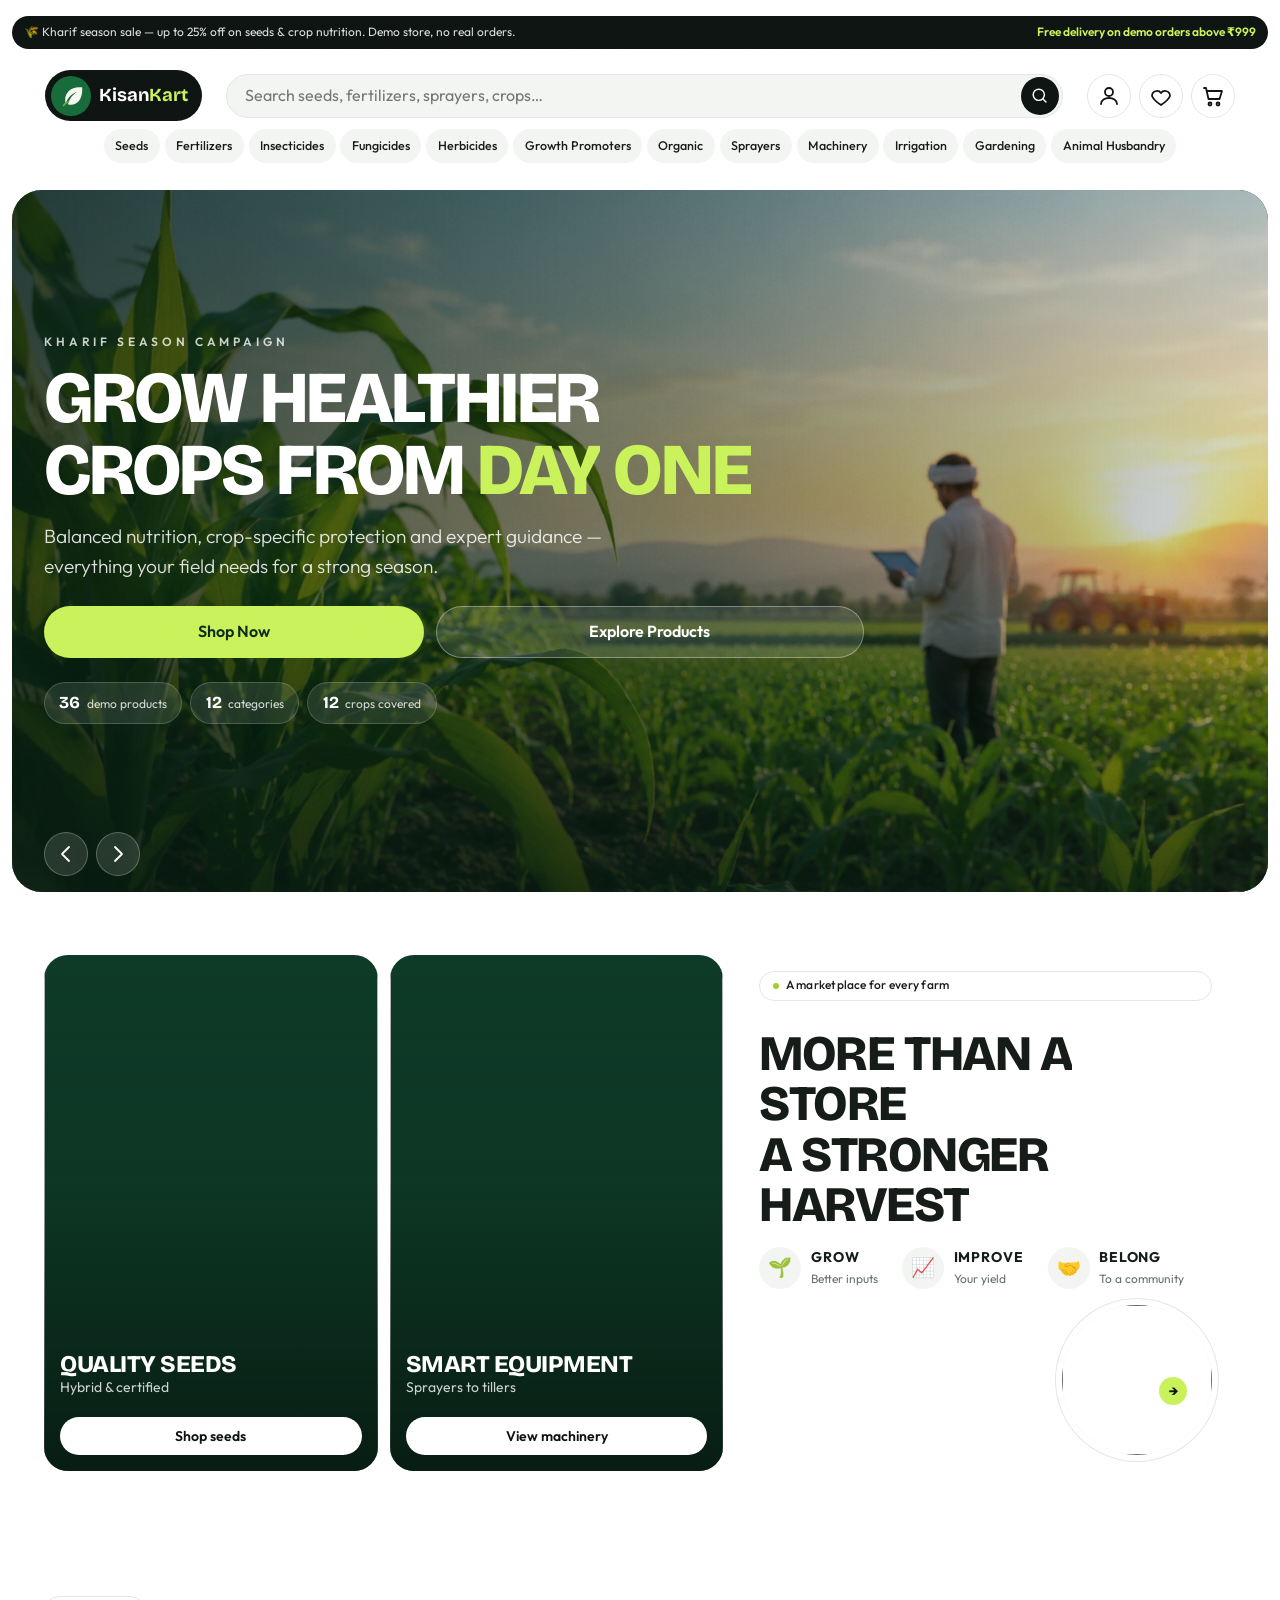
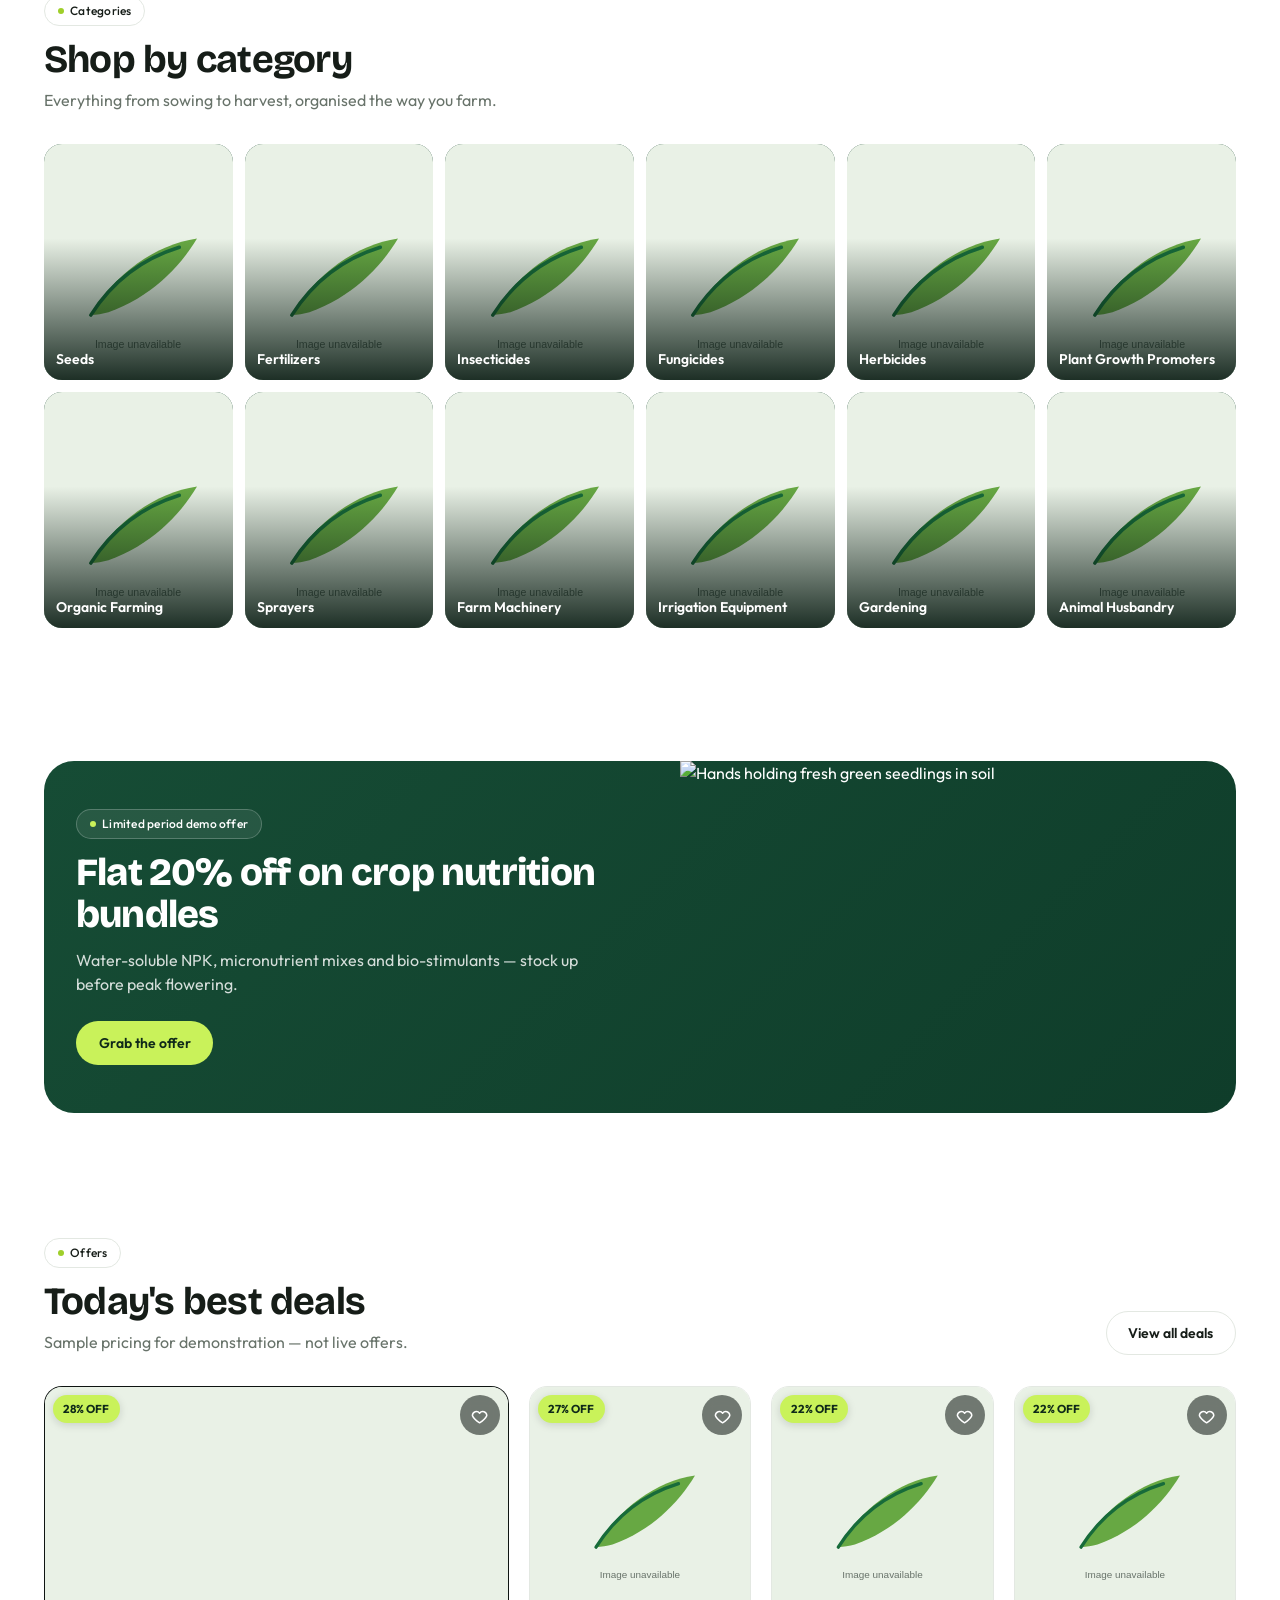
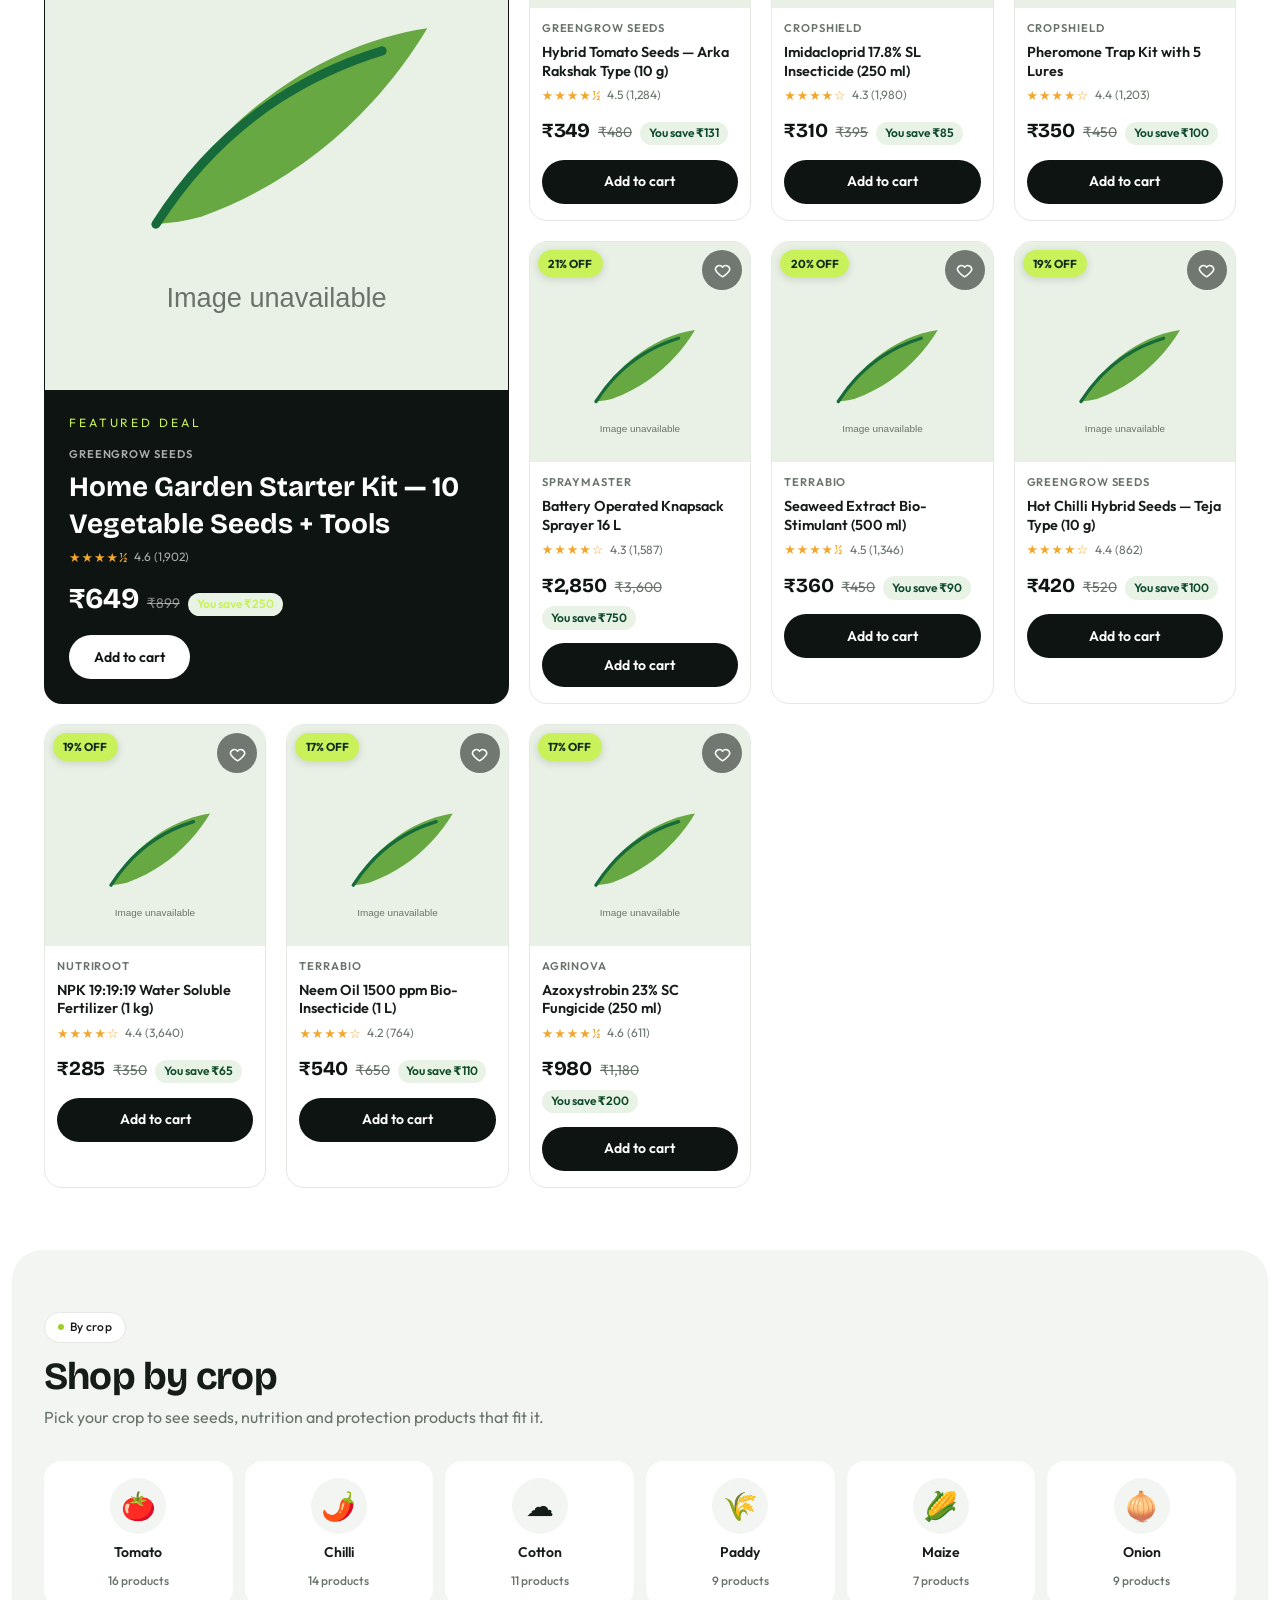
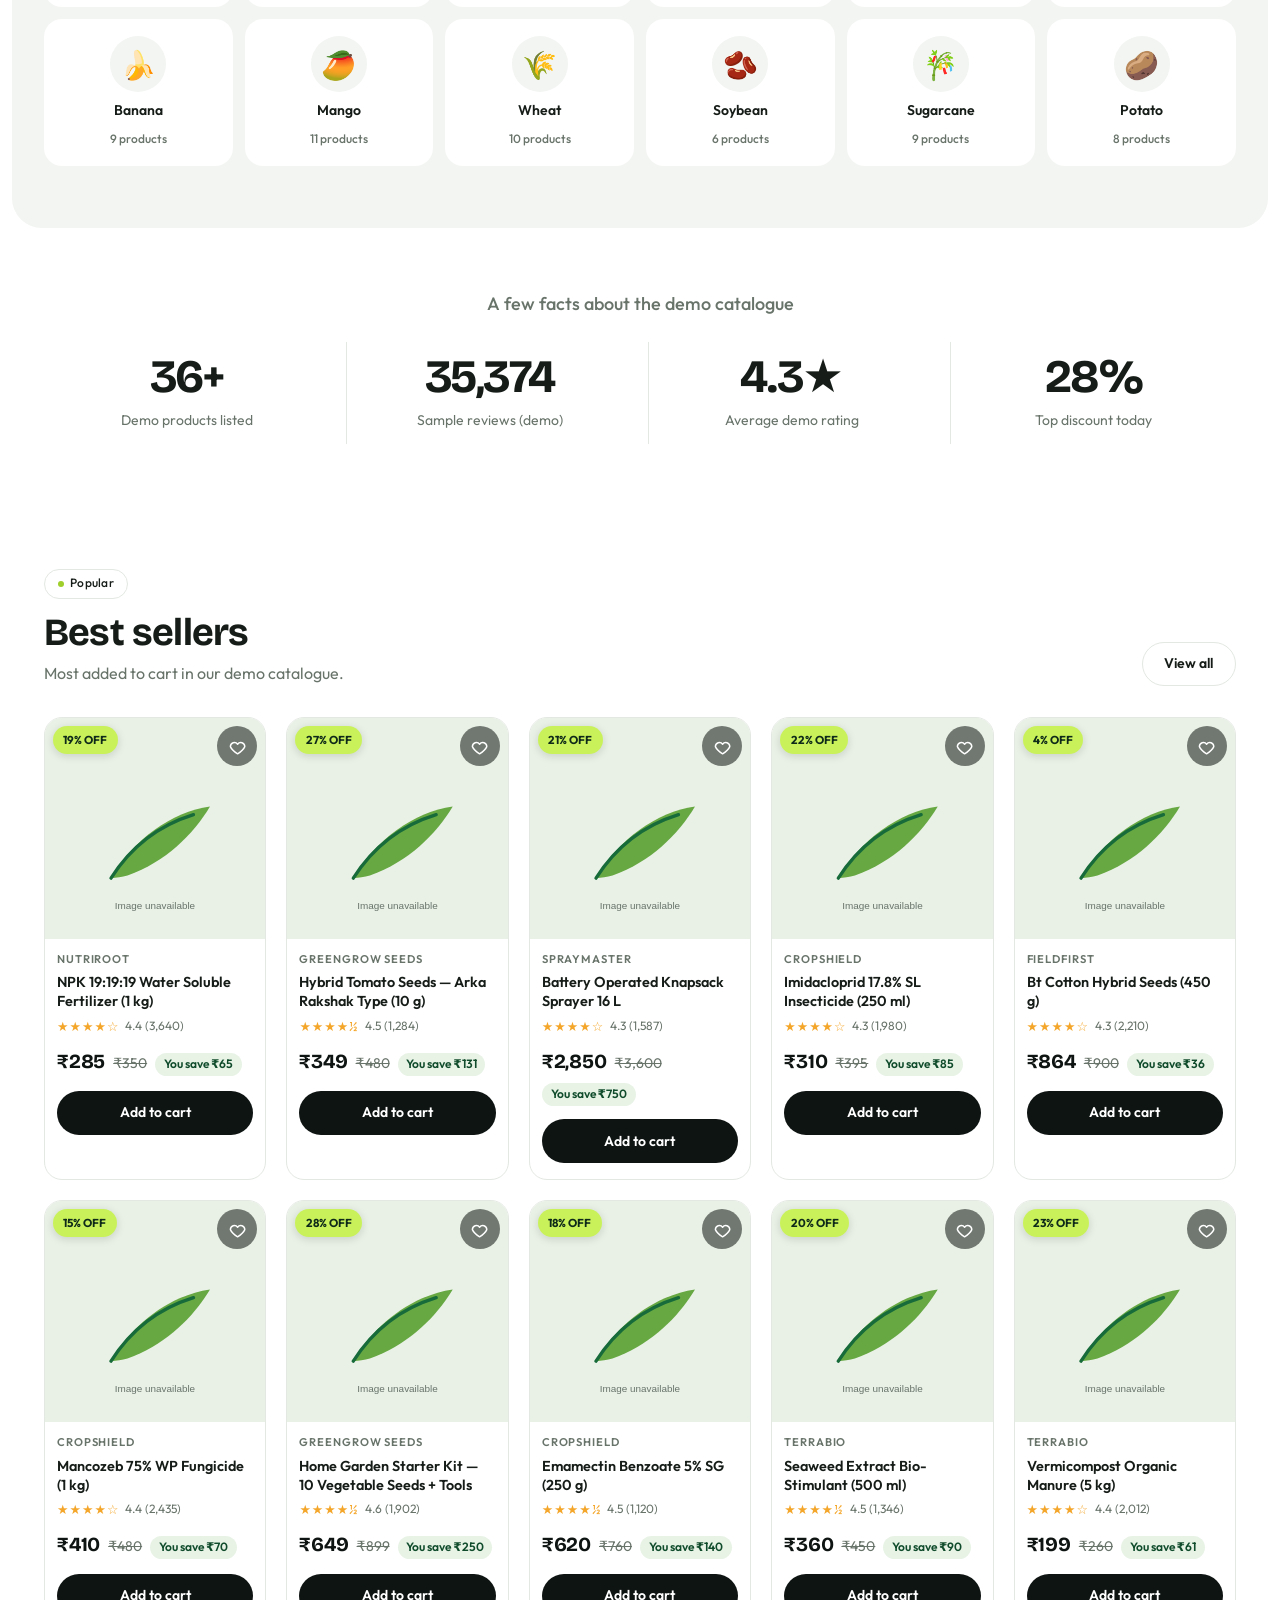
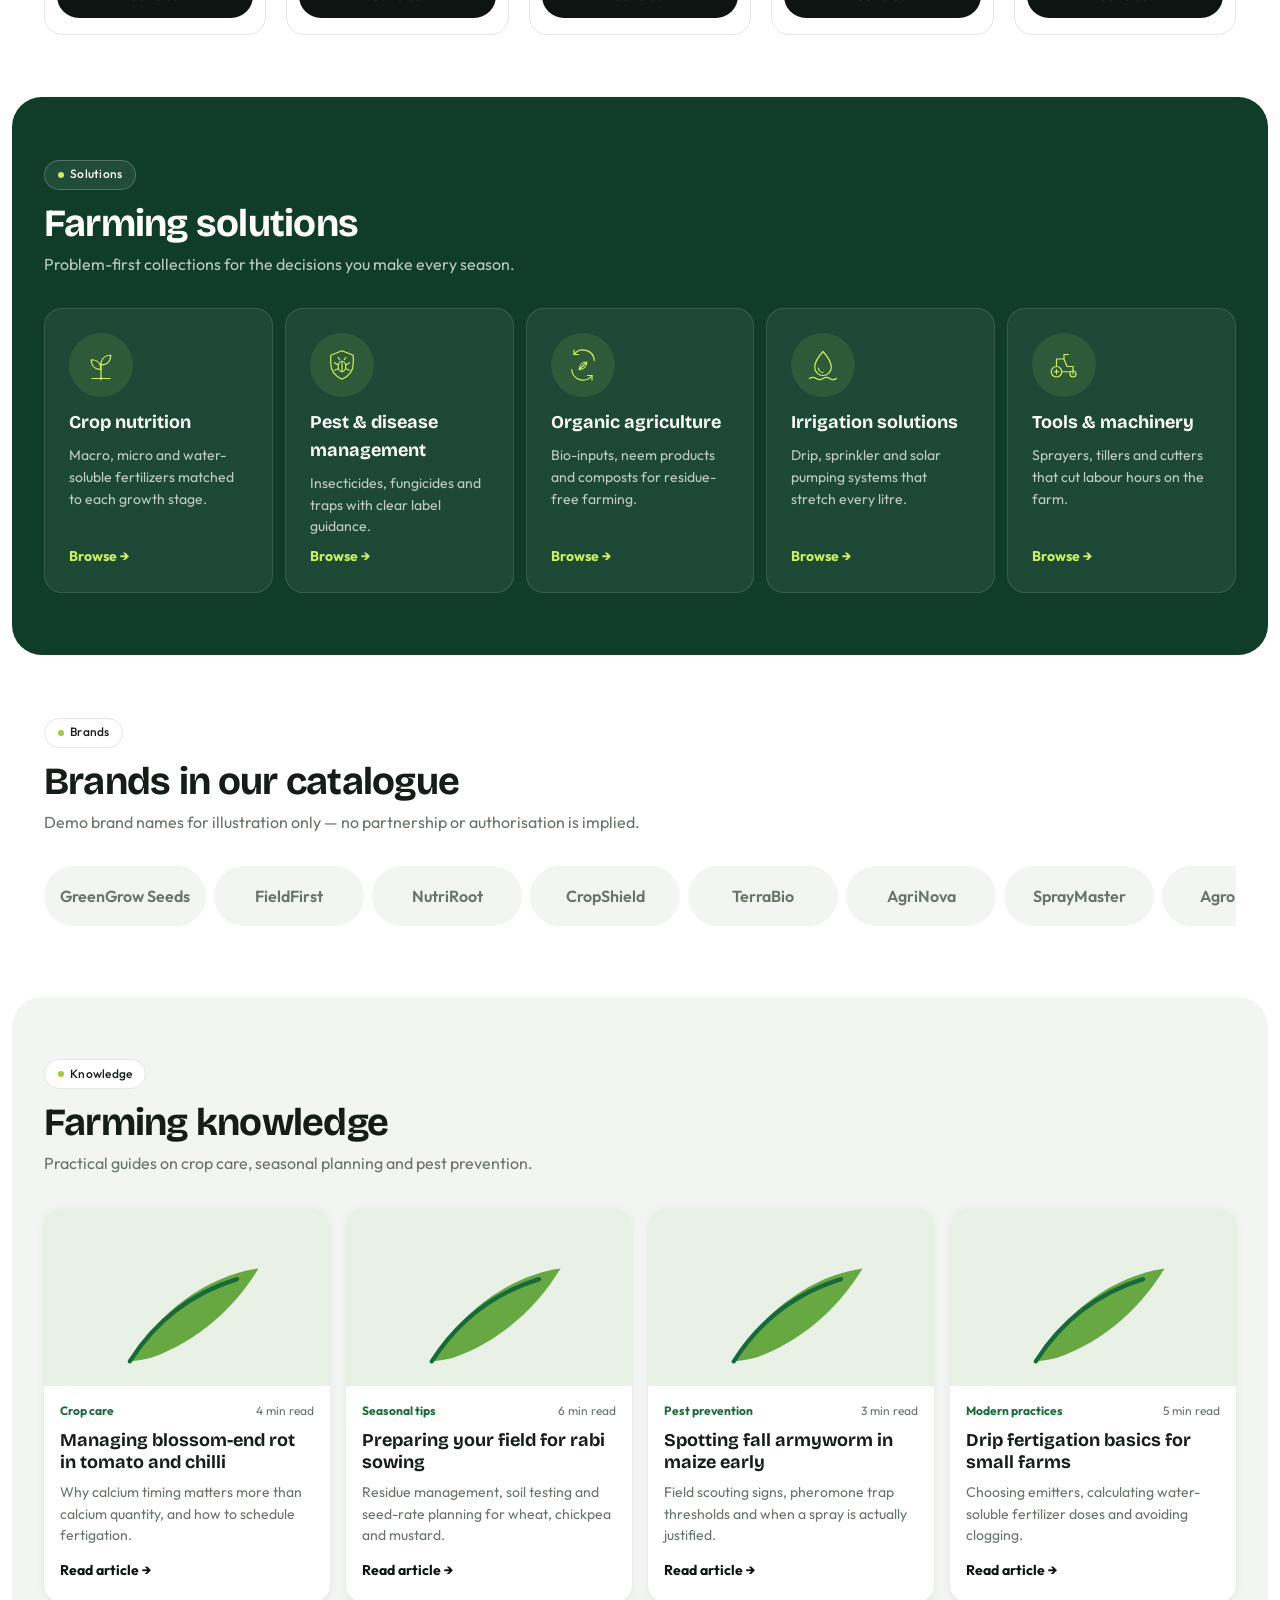
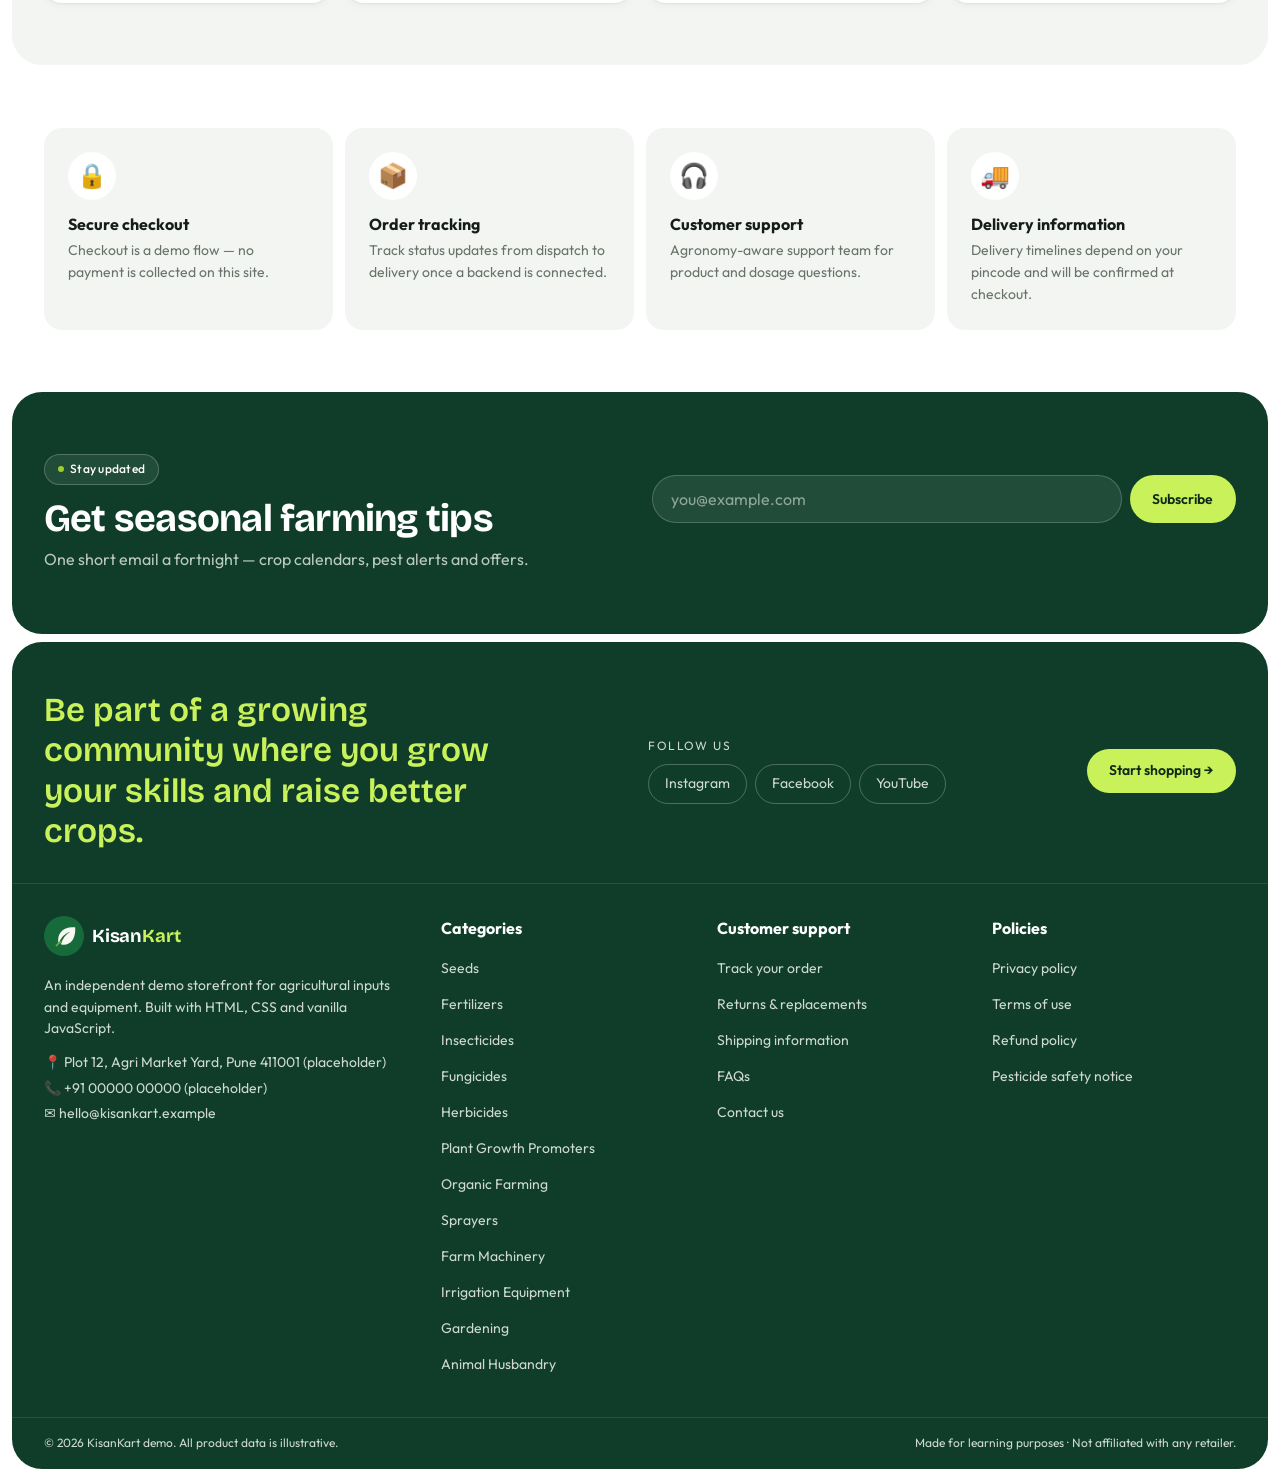
==== commit da42529a: "add changes Signed-off-by: 04Shubhampatil <04Shubhampatil>" ====
--- a/index.html
+++ b/index.html
@@ -11,7 +11,7 @@
   <link rel="preconnect" href="https://fonts.googleapis.com" />
   <link rel="preconnect" href="https://fonts.gstatic.com" crossorigin />
   <link href="https://fonts.googleapis.com/css2?family=Outfit:wght@300;400;500;600;700&family=Bricolage+Grotesque:opsz,wght@12..96,500;12..96,600;12..96,700;12..96,800&display=swap" rel="stylesheet" />
-  <link rel="stylesheet" href="css/style.css?v=17" />
+  <link rel="stylesheet" href="css/style.css?v=19" />
 </head>
 <body>
   <a class="skip-link" href="#main">Skip to main content</a>
--- a/css/style.css
+++ b/css/style.css
@@ -699,3 +699,88 @@
   .word, [data-rv] { opacity: 1 !important; transform: none !important; }
   .hero__media, .bento__card--img img { transform: none !important; }
 }
+
+/* ---------- 27. Refinement pass: mobile grids, cards, hero, header, footer ---------- */
+
+/* Product card hierarchy (all sizes) */
+.product__body { gap: 0.35rem; padding: var(--space-3) var(--space-3) var(--space-4); }
+.product__title { font-size: 0.9rem; line-height: 1.3; min-height: 2.6em; }
+.product__brand { font-size: 0.7rem; letter-spacing: 0.08em; }
+.rating { white-space: nowrap; overflow: hidden; text-overflow: ellipsis; }
+.product__price { gap: 0.35rem 0.5rem; margin-top: var(--space-1); }
+.price { font-size: 1.25rem; letter-spacing: -0.01em; }
+.save { color: var(--c-primary-dark); background: var(--c-primary-tint); border-radius: 999px; padding: 0.15rem 0.55rem; width: auto; }
+.product__badge { font-size: 0.72rem; padding: 0.3rem 0.65rem; box-shadow: 0 2px 8px rgba(14,20,18,0.15); }
+.product__cart { min-height: var(--touch); }
+
+/* Consistent section rhythm and heading hierarchy */
+.section { padding-block: clamp(2.25rem, 1.5rem + 3vw, 4.5rem); }
+.section__head { margin-bottom: clamp(1.25rem, 1rem + 1.2vw, 2rem); }
+.section__title { line-height: 1.1; }
+.grid--products { gap: clamp(0.65rem, 0.4rem + 1.2vw, 1.25rem); }
+
+/* Hero: tighter mobile type, composed background, CTAs always in view */
+.hero__media { object-position: 62% 50%; }
+.hero__content { padding: clamp(2rem, 5vw, 4.5rem) 0 clamp(4.5rem, 7vw, 6rem); }
+.hero__cta .btn { flex: 1 1 auto; justify-content: center; }
+
+@media (max-width: 767px) {
+  /* Product cards: two columns, bigger images, no overlay pill (title opens quick view) */
+  .grid--products { grid-template-columns: repeat(2, minmax(0, 1fr)); gap: 0.65rem; }
+  .product__quick { display: none; }
+  .product__body { padding: 0.65rem 0.65rem 0.8rem; }
+  .product__title { font-size: 0.86rem; -webkit-line-clamp: 3; min-height: 0; }
+  .rating { font-size: 0.72rem; }
+  .rating__stars { font-size: 0.72rem; letter-spacing: 0.5px; }
+  .price { font-size: 1.15rem; }
+  .mrp { font-size: 0.78rem; }
+  .product__cart { padding-inline: 0.5rem; font-size: 0.82rem; }
+  #dealsGrid .product:first-child .product__media { min-height: 200px; flex-basis: 42%; }
+  #dealsGrid .product:first-child .product__body { padding: var(--space-4); }
+  #dealsGrid .product:first-child .product__title { font-size: 1.05rem; }
+
+  /* Category cards: two visible per screen, bigger touch targets */
+  .scroller { grid-auto-columns: calc(50% - 0.4rem); gap: 0.8rem; scroll-padding-inline: var(--gutter); }
+  .cat-card { aspect-ratio: 4 / 4.6; }
+  .cat-card__name { font-size: 0.92rem; padding: var(--space-3) var(--space-3) var(--space-4); }
+  .crop-card { padding: var(--space-3) var(--space-2); min-height: 120px; justify-content: center; }
+  .crop-card__icon { width: 48px; height: 48px; font-size: 1.5rem; }
+
+  /* Hero */
+  .hero { min-height: 0; }
+  .hero__title { font-size: clamp(2.1rem, 9.5vw, 3rem); margin-bottom: var(--space-3); }
+  .hero__text { font-size: 0.95rem; margin-bottom: var(--space-4); }
+  .hero__stats li { padding: 0.35rem 0.7rem; }
+  .hero__stats b { font-size: 0.95rem; }
+
+  /* Header: compact */
+  .announce__inner { padding-block: 0.35rem; gap: 0.1rem; }
+  .announce__msg { font-size: 0.72rem; line-height: 1.35; }
+  .announce__meta { font-size: 0.72rem; }
+  .header__inner { padding-block: 0.4rem; gap: 0.4rem; }
+  .search__input { min-height: 42px; font-size: 0.92rem; padding-left: 0.95rem; }
+
+  /* Footer: readable stacking */
+  .footer__cta { padding-block: var(--space-6) var(--space-5); gap: var(--space-4); }
+  .footer__cta .btn { width: 100%; }
+  .footer__grid { gap: var(--space-5); padding-block: var(--space-5); }
+  .footer__col li { margin-bottom: 0.35rem; }
+  .footer__col .link { min-height: 36px; display: flex; align-items: center; }
+  .newsletter__inner { gap: var(--space-4); }
+}
+@media (min-width: 480px) and (max-width: 767px) {
+  .footer__grid { grid-template-columns: 1fr 1fr; }
+  .footer__brand { grid-column: 1 / -1; }
+}
+@media (max-width: 379px) {
+  .crops { grid-template-columns: repeat(2, minmax(0, 1fr)); }
+  .hero__stats { gap: 0.4rem; }
+}
+@media (min-width: 768px) and (max-width: 1023px) {
+  .footer__grid { grid-template-columns: repeat(3, minmax(0, 1fr)); row-gap: var(--space-6); }
+  .footer__brand { grid-column: 1 / -1; display: grid; grid-template-columns: auto 1fr; column-gap: var(--space-6); align-items: start; }
+  .footer__brand .brand { grid-row: 1 / 3; }
+  .footer__cta { grid-template-columns: 1fr 1fr; }
+  .footer__cta .btn { grid-column: 1 / -1; justify-self: start; }
+  .grid--products { grid-template-columns: repeat(3, minmax(0, 1fr)); }
+}
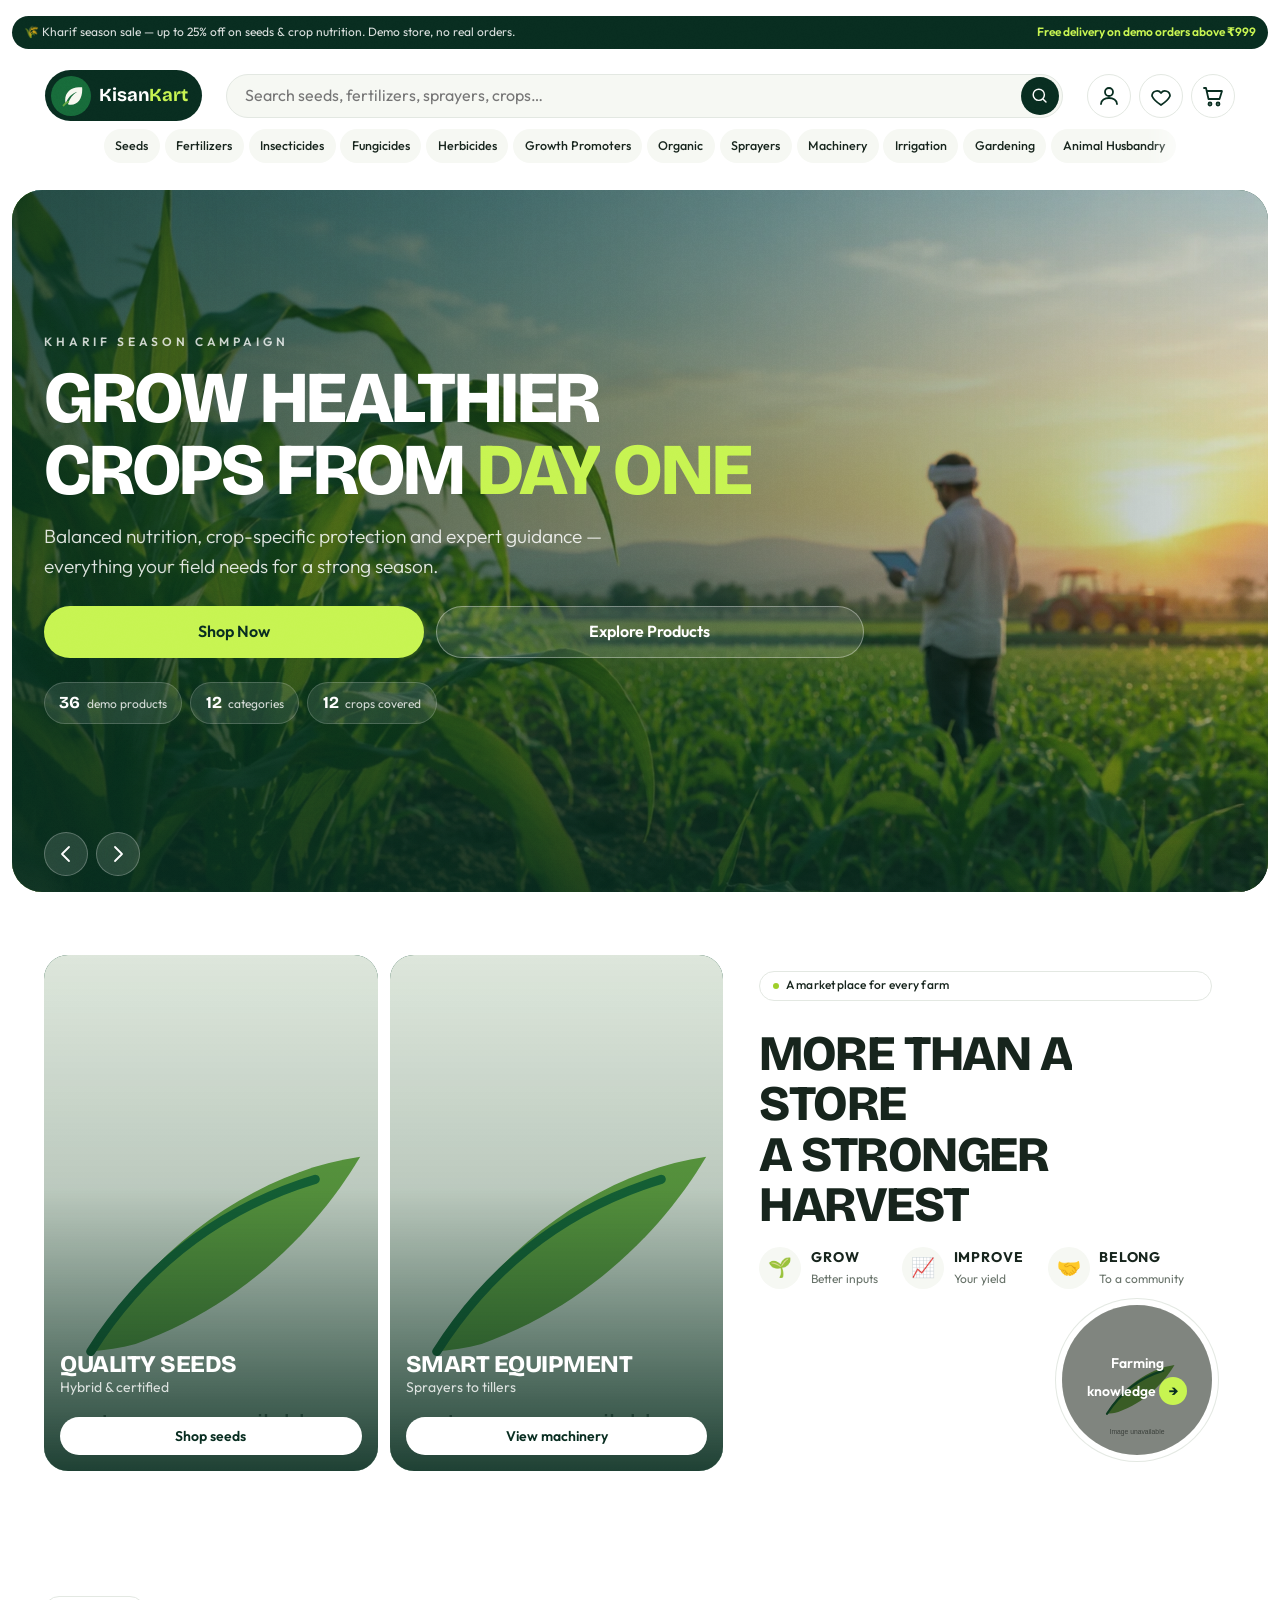
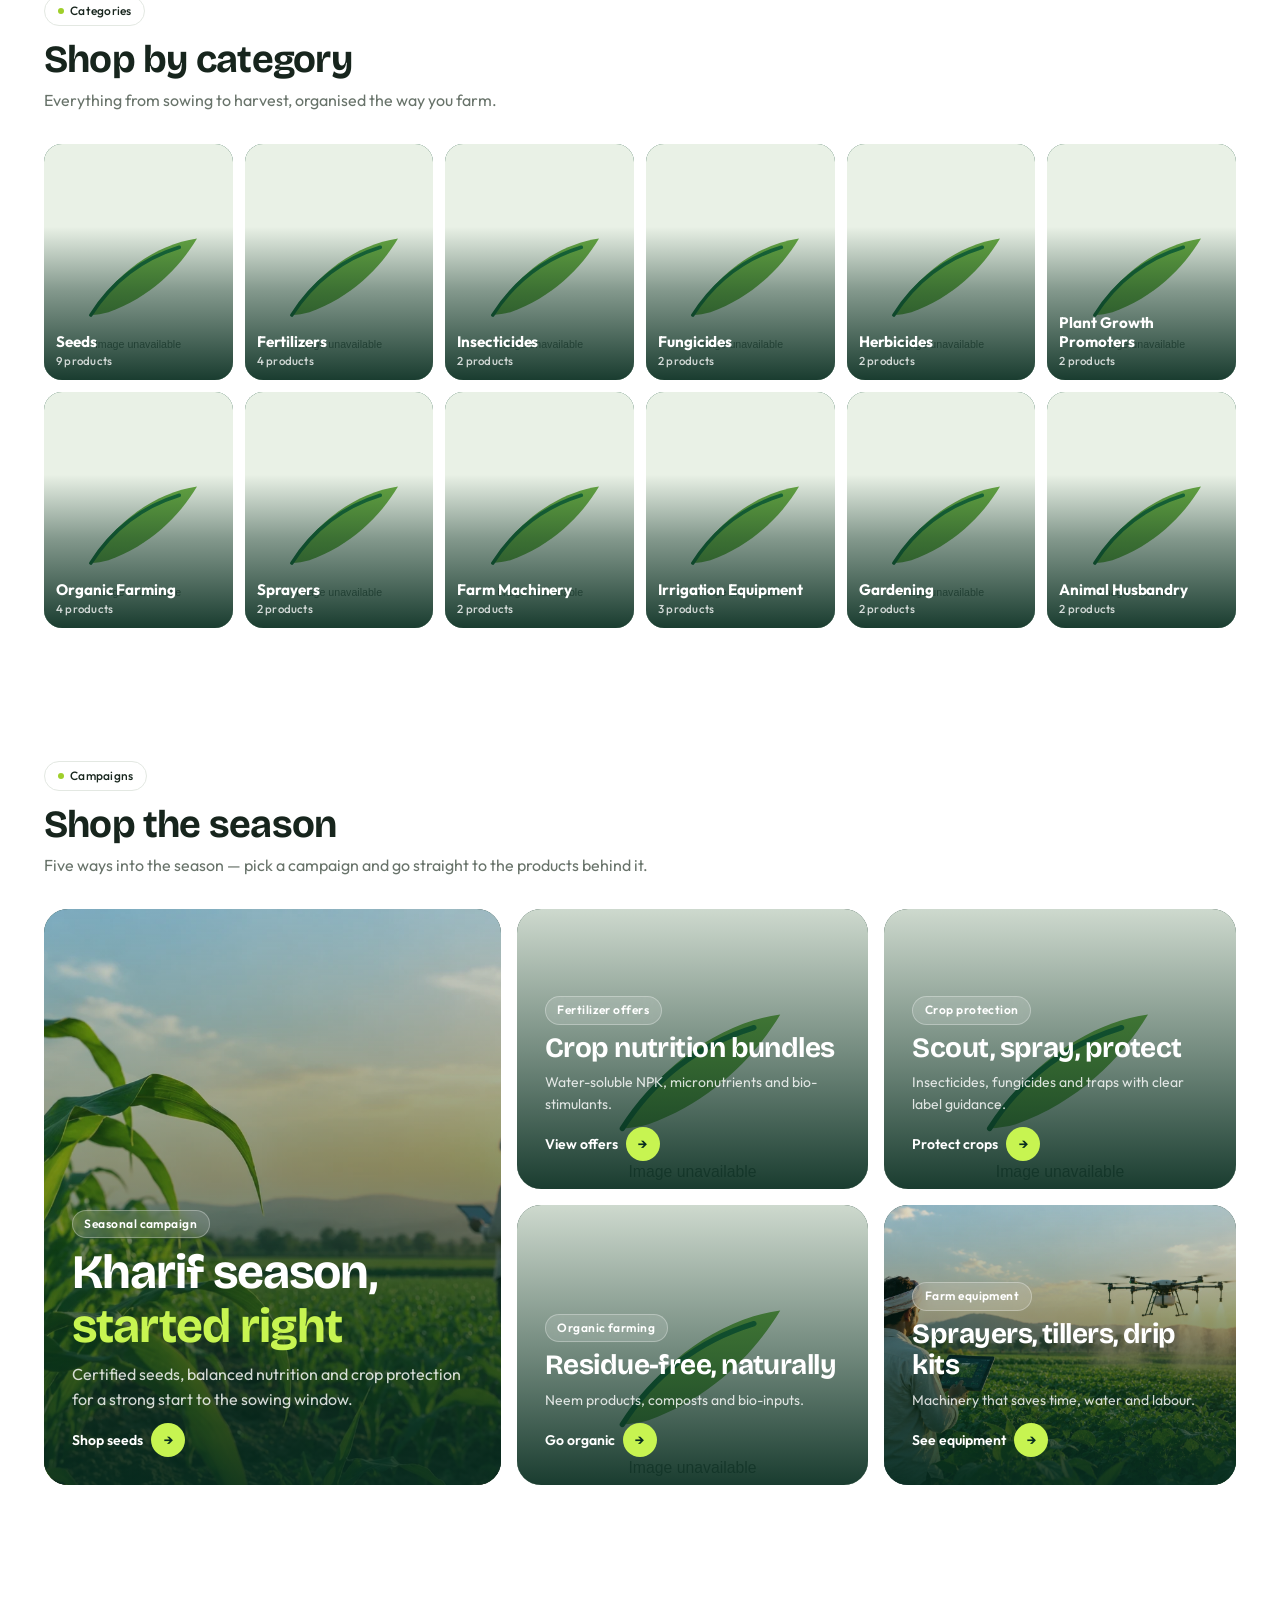
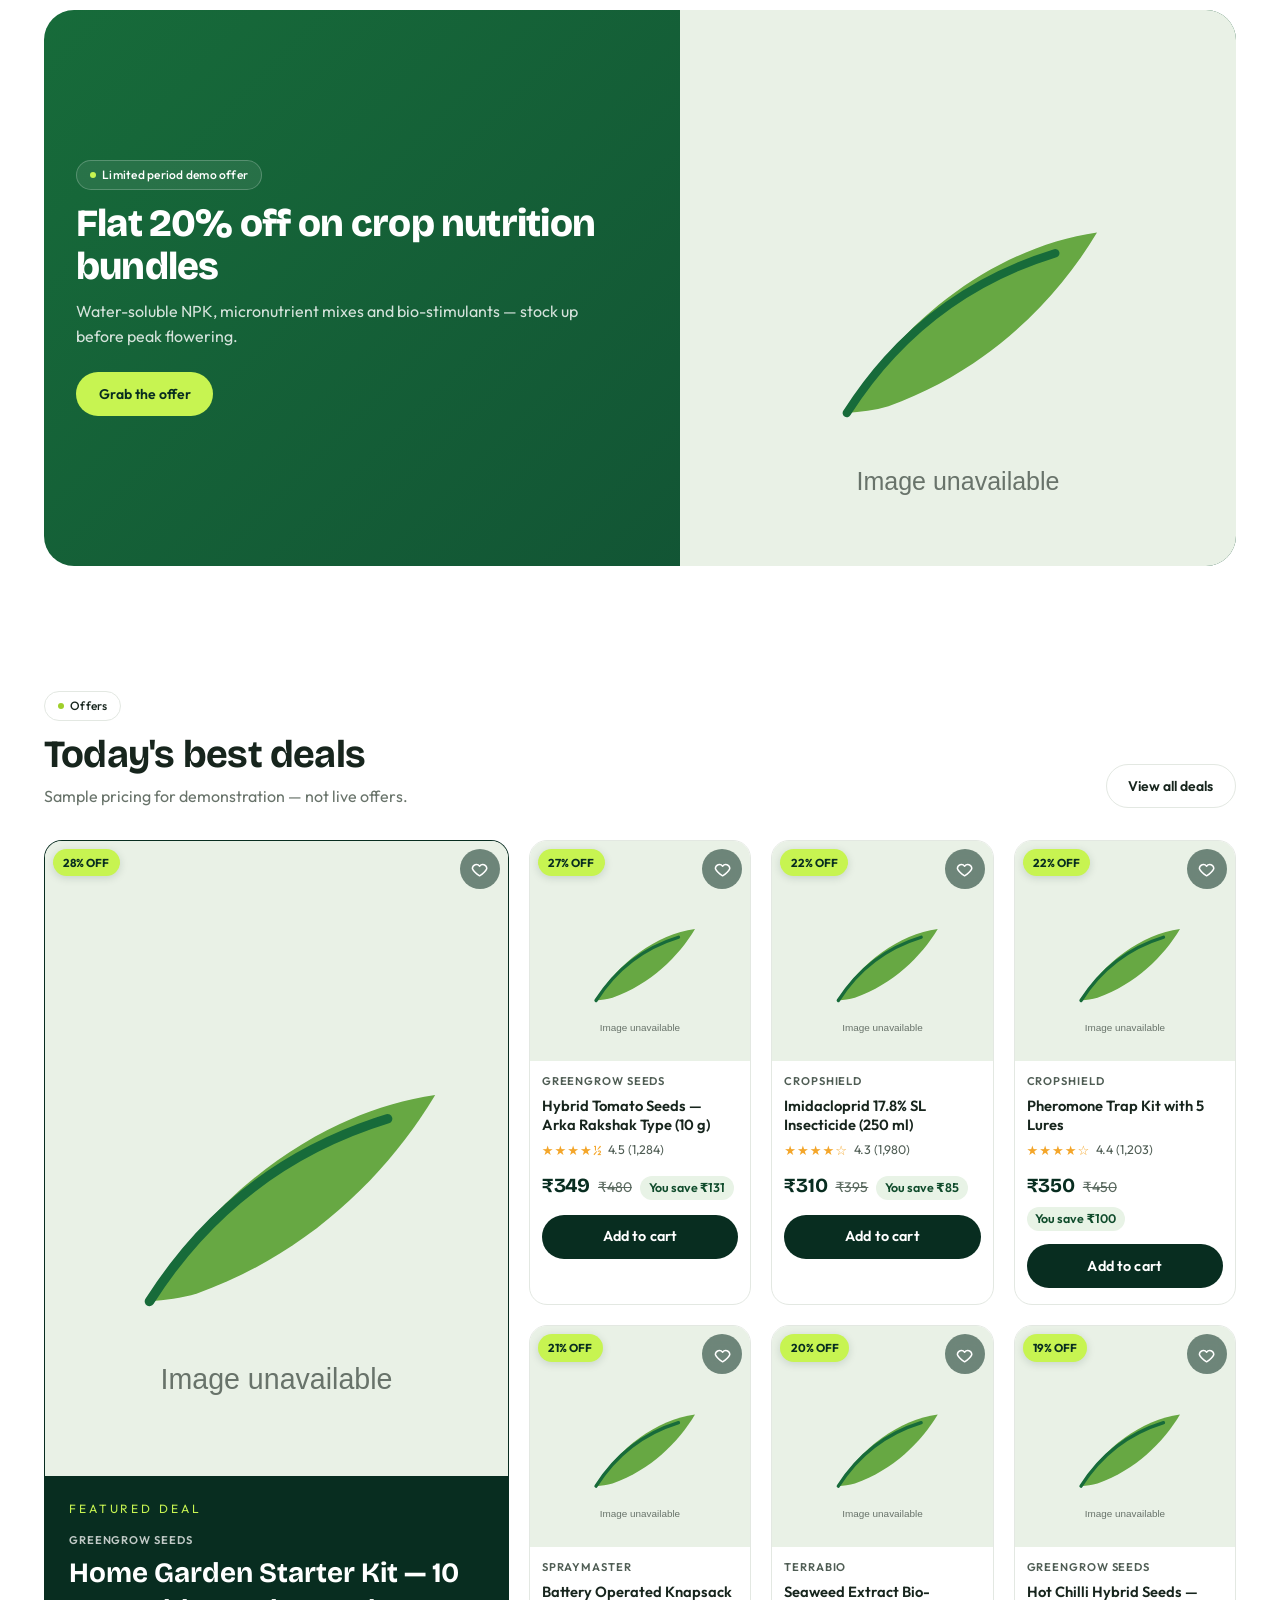
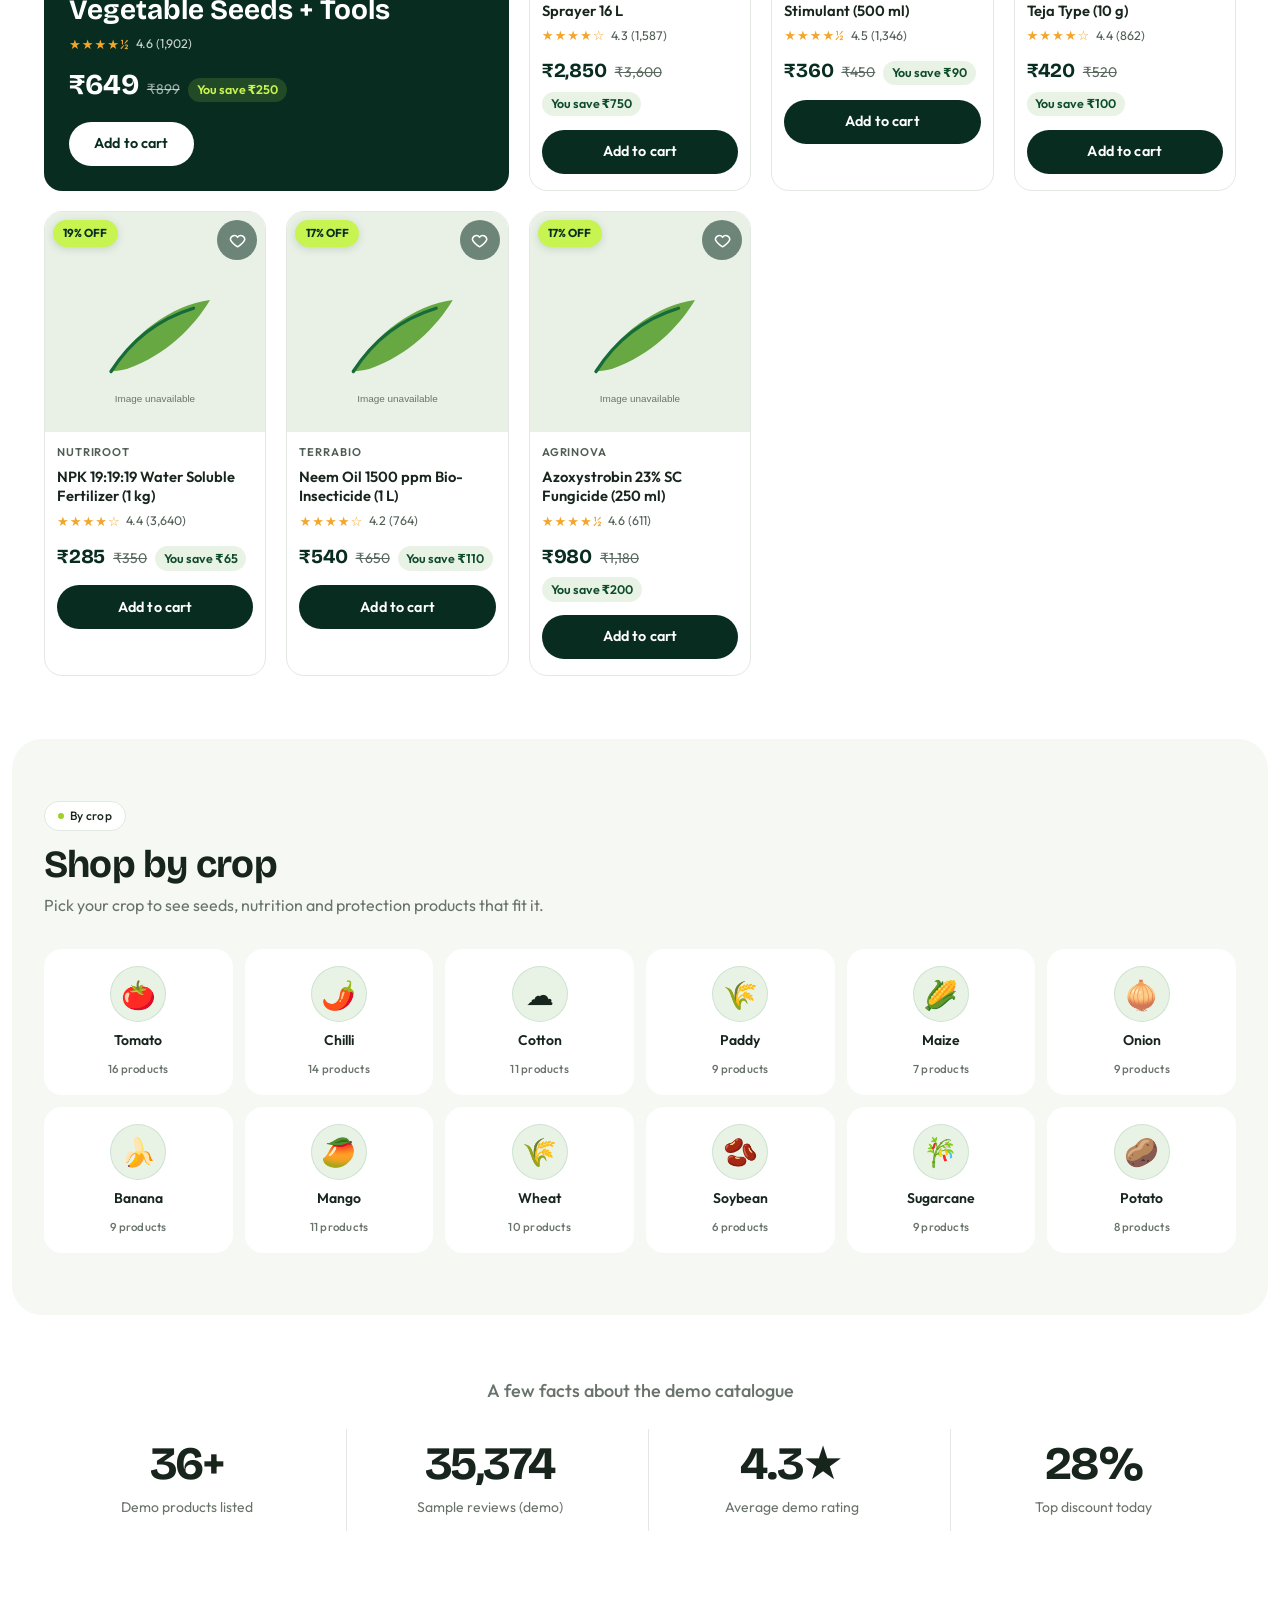
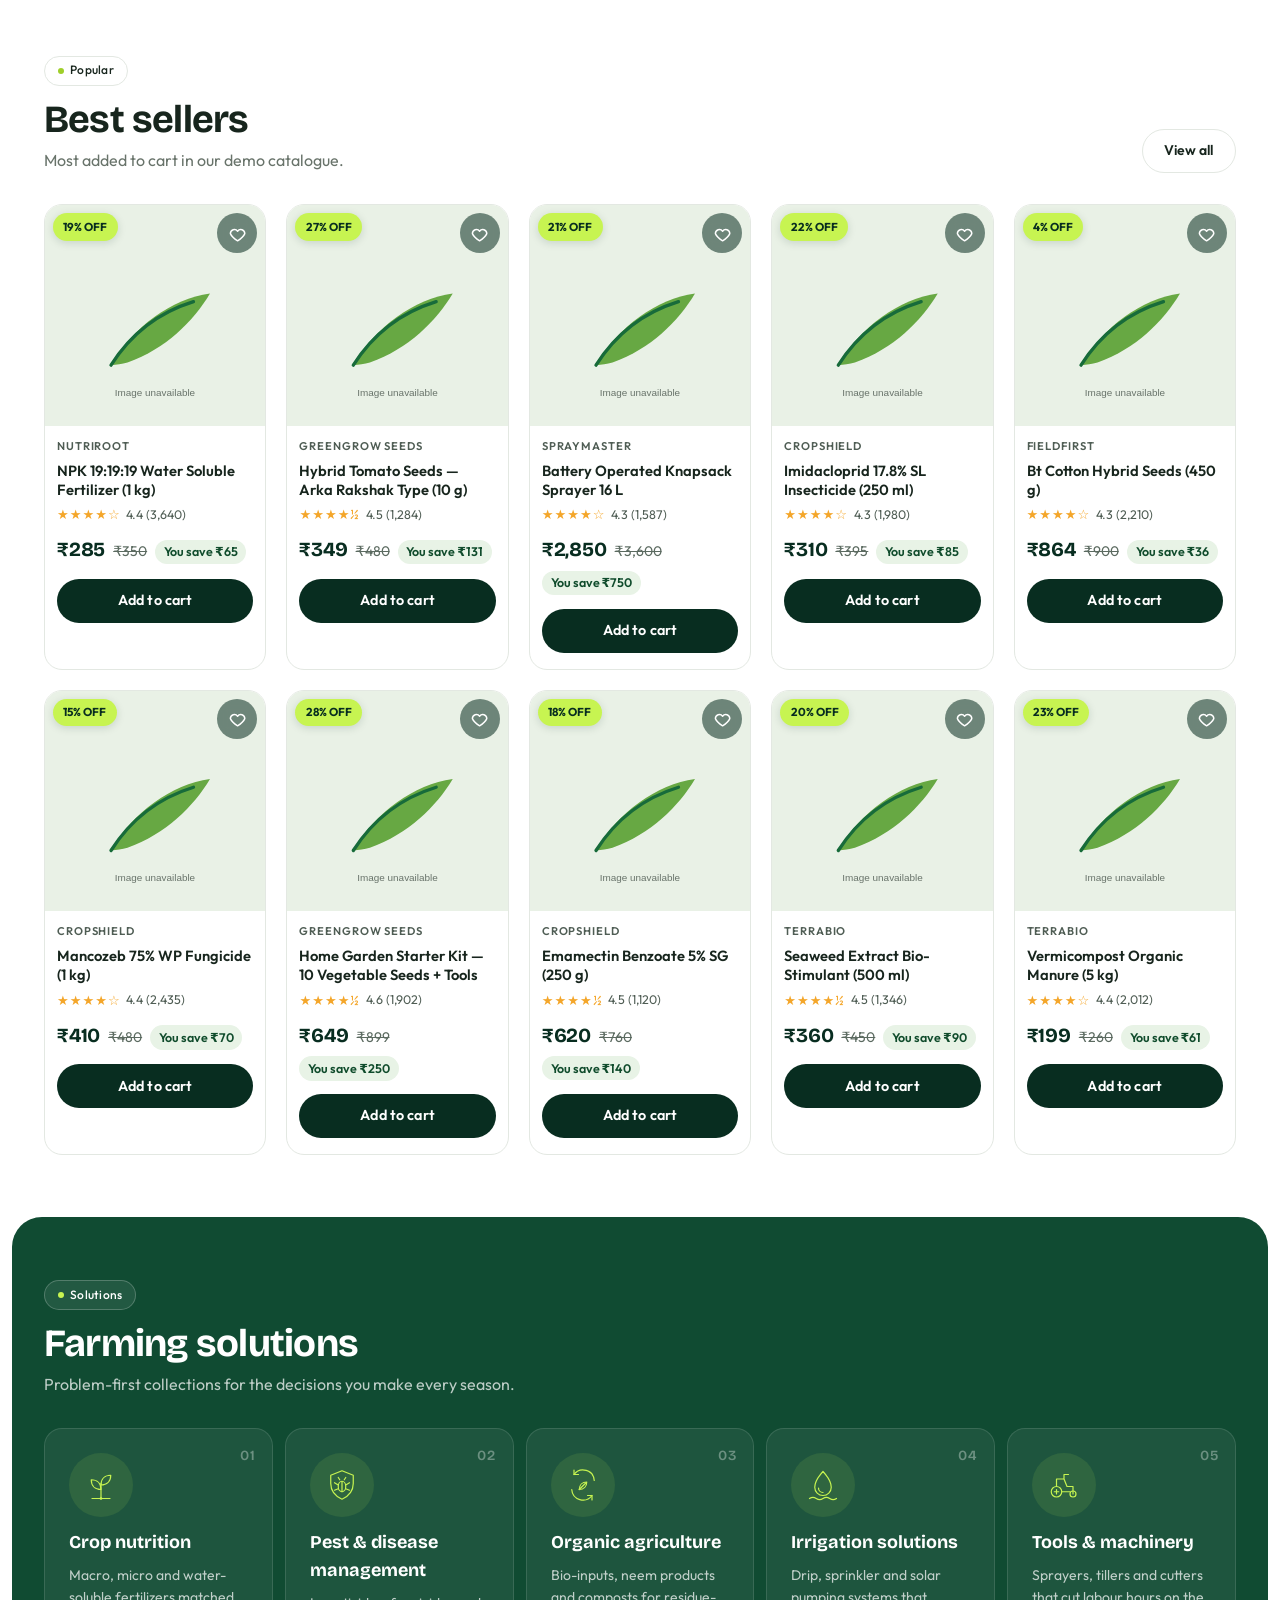
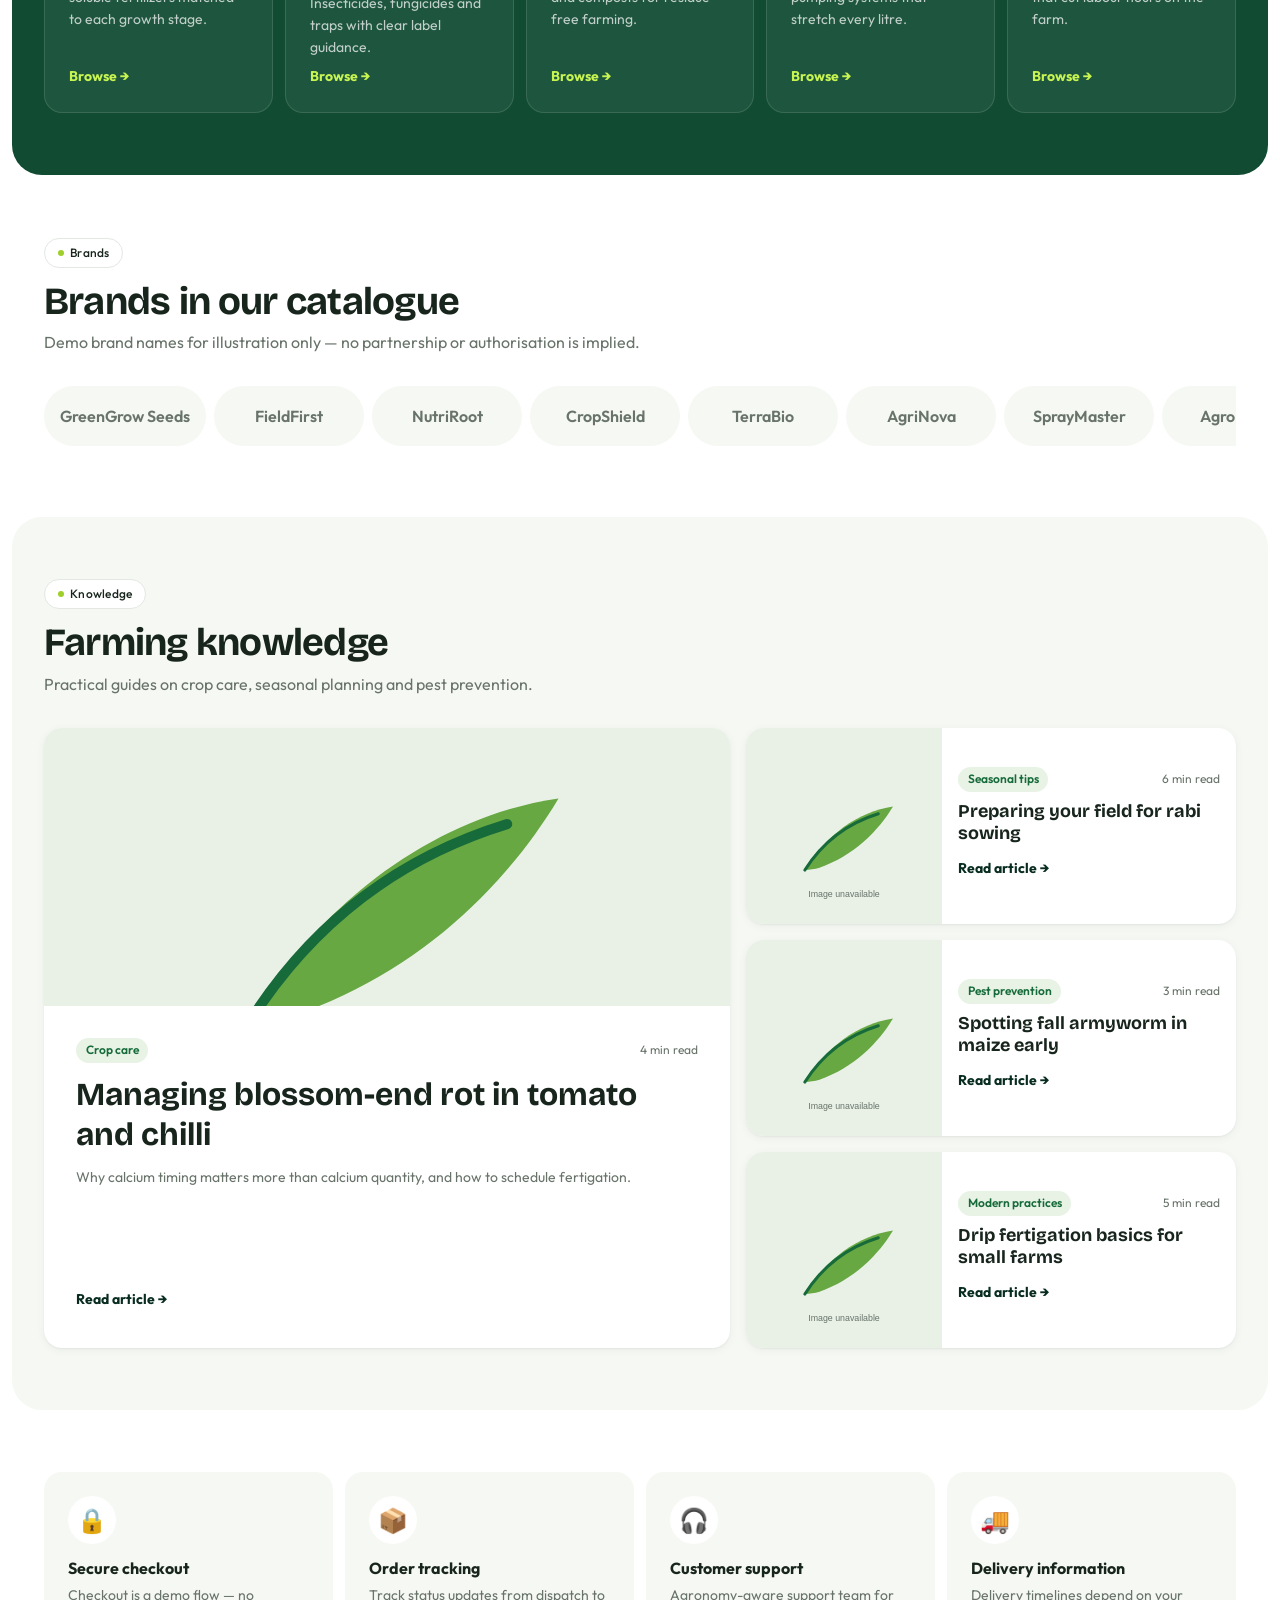
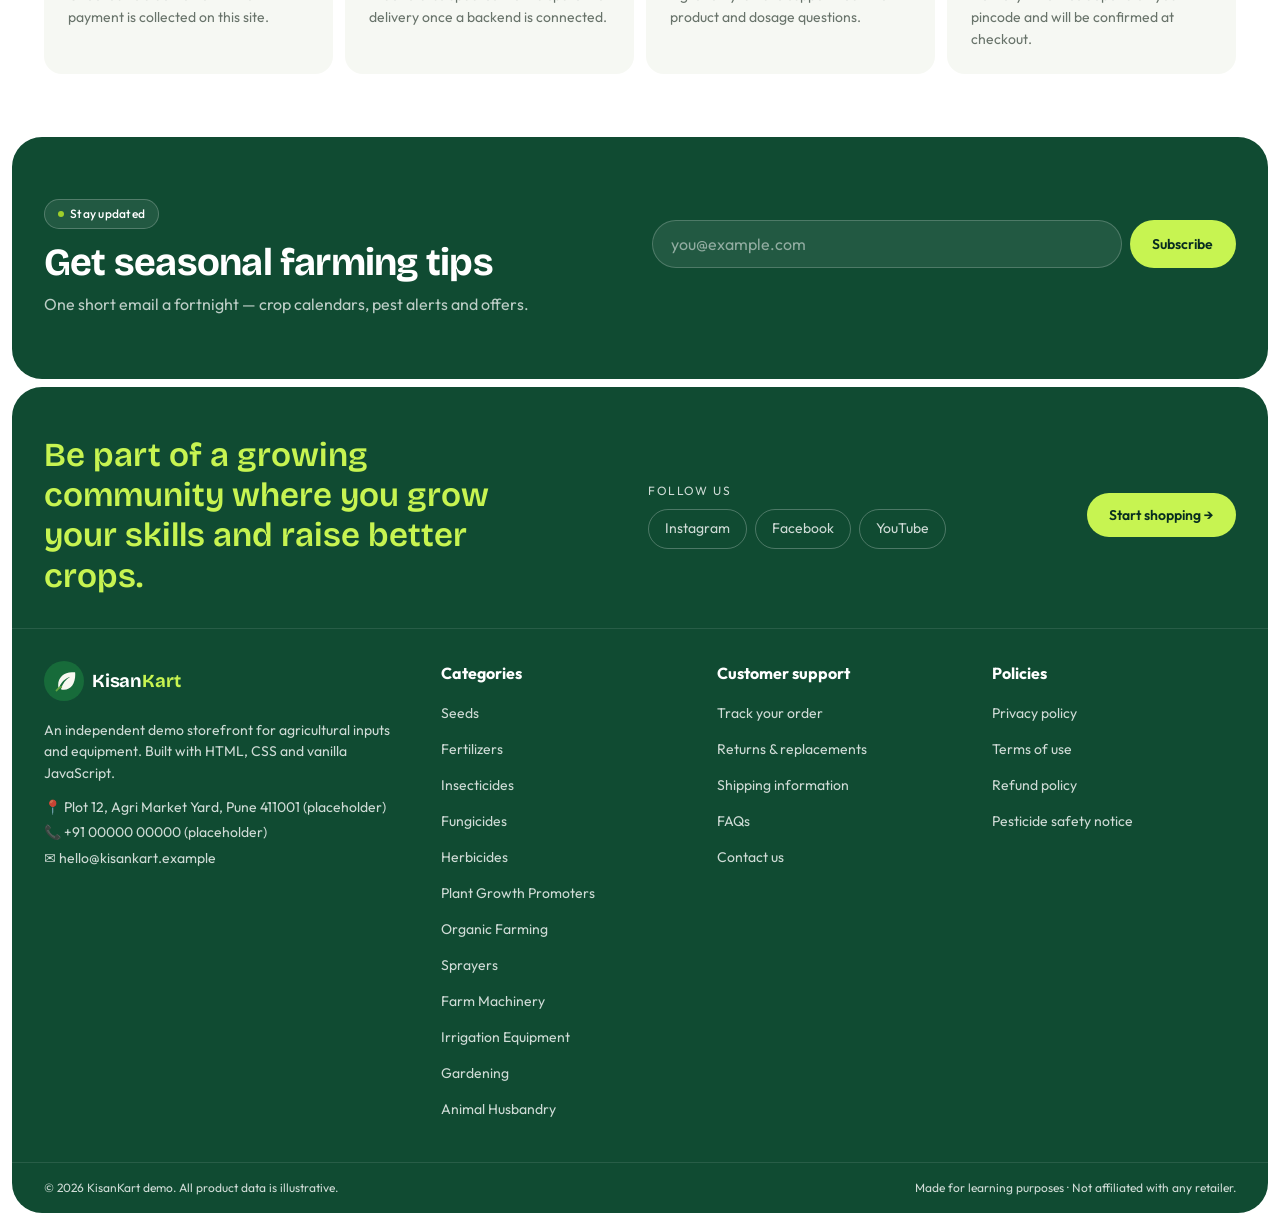
==== commit 0c872fae: "add motionjs Signed-off-by: 04Shubhampatil <04Shubhampatil>" ====
--- a/index.html
+++ b/index.html
@@ -11,7 +11,7 @@
   <link rel="preconnect" href="https://fonts.googleapis.com" />
   <link rel="preconnect" href="https://fonts.gstatic.com" crossorigin />
   <link href="https://fonts.googleapis.com/css2?family=Outfit:wght@300;400;500;600;700&family=Bricolage+Grotesque:opsz,wght@12..96,500;12..96,600;12..96,700;12..96,800&display=swap" rel="stylesheet" />
-  <link rel="stylesheet" href="css/style.css?v=19" />
+  <link rel="stylesheet" href="css/style.css?v=23" />
 </head>
 <body>
   <a class="skip-link" href="#main">Skip to main content</a>
@@ -185,6 +185,18 @@
           <p class="section__sub">Everything from sowing to harvest, organised the way you farm.</p>
         </div>
         <div class="scroller" id="categoryCards" role="list"></div>
+      </div>
+    </section>
+
+    <!-- Campaigns: editorial seasonal / offer tiles -->
+    <section class="section reveal" id="campaigns" aria-labelledby="campTitle">
+      <div class="container">
+        <div class="section__head">
+          <span class="section__label">Campaigns</span>
+          <h2 class="section__title" id="campTitle">Shop the season</h2>
+          <p class="section__sub">Five ways into the season — pick a campaign and go straight to the products behind it.</p>
+        </div>
+        <div class="campaigns" id="campaignGrid"></div>
       </div>
     </section>
 
@@ -460,9 +472,9 @@
     <svg viewBox="0 0 24 24" aria-hidden="true"><path d="m6 15 6-6 6 6"/></svg>
   </button>
 
-  <script src="js/data.js?v=3"></script>
-  <script src="js/main.js?v=12"></script>
-  <script src="js/motion.js?v=4"></script>
+  <script src="js/data.js?v=4"></script>
+  <script src="js/main.js?v=14"></script>
+  <script src="js/motion.js?v=5"></script>
   <script src="js/scroll-scene.js?v=5" defer></script>
 </body>
 </html>
--- a/css/style.css
+++ b/css/style.css
@@ -9,24 +9,25 @@
 
 /* ---------- 1. Design tokens ---------- */
 :root {
-  --c-forest: #0F3D2A;
-  --c-forest-2: #164C35;
+  --c-forest: #104B32;
+  --c-deep: #082D20;
+  --c-forest-2: #176B3A;
   --c-primary: #176B3A;
   --c-primary-dark: #104C2C;
   --c-primary-light: #67A843;
   --c-primary-tint: #E8F3E6;
-  --c-lime: #C9F25A;
+  --c-lime: #C7F451;
   --c-lime-dark: #9FCF2A;
-  --c-cream: #F8F8F0;
-  --c-mist: #F2F5F1;
-  --c-canvas: #C7D0C8;
-  --c-ink: #0E1412;
+  --c-cream: #F6F8F3;
+  --c-mist: #F6F8F3;
+  --c-canvas: color-mix(in srgb, #176B3A 13%, #F6F8F3);
+  --c-ink: #082D20;
   --c-navy: #0B1F3A;
   --c-white: #FFFFFF;
-  --c-text: #161D18;
+  --c-text: #17251D;
   --c-muted: #68736A;
-  --c-accent: #C9F25A;
-  --c-accent-text: #0F2A19;
+  --c-accent: #C7F451;
+  --c-accent-text: #082D20;
   --c-danger: #C0392B;
   --c-border: #E3E8E2;
   --c-star: #F4A62A;
@@ -45,9 +46,9 @@
   --radius: 18px;
   --radius-lg: 24px;
   --radius-xl: 30px;
-  --shadow-sm: 0 1px 2px rgba(14, 20, 18, 0.05), 0 2px 10px rgba(14, 20, 18, 0.05);
-  --shadow: 0 8px 24px rgba(14, 20, 18, 0.10);
-  --shadow-lg: 0 24px 60px rgba(14, 20, 18, 0.22);
+  --shadow-sm: 0 1px 2px rgba(8,45,32, 0.05), 0 2px 10px rgba(8,45,32, 0.05);
+  --shadow: 0 8px 24px rgba(8,45,32, 0.10);
+  --shadow-lg: 0 24px 60px rgba(8,45,32, 0.22);
 
   --space-1: 0.25rem; --space-2: 0.5rem; --space-3: 0.75rem; --space-4: 1rem;
   --space-5: 1.5rem; --space-6: 2rem; --space-8: 3rem; --space-10: 4rem;
@@ -79,7 +80,8 @@
 [hidden] { display: none !important; }
 svg { width: 1.5rem; height: 1.5rem; fill: none; stroke: currentColor; stroke-width: 1.8; stroke-linecap: round; stroke-linejoin: round; }
 
-:focus-visible { outline: 3px solid var(--c-lime-dark); outline-offset: 2px; border-radius: var(--radius-sm); }
+:focus-visible { outline: 3px solid var(--c-primary); outline-offset: 3px; border-radius: var(--radius-sm); }
+.hero :focus-visible, .section--dark :focus-visible, .footer :focus-visible, .newsletter :focus-visible, .bento__card:focus-visible, .campaign:focus-visible { outline-color: var(--c-lime); }
 :focus:not(:focus-visible) { outline: none; }
 
 .sr-only { position: absolute; width: 1px; height: 1px; padding: 0; margin: -1px; overflow: hidden; clip: rect(0 0 0 0); white-space: nowrap; border: 0; }
@@ -120,7 +122,7 @@
 .btn--primary { background: var(--c-ink); color: #fff; }
 .btn--primary:hover { background: var(--c-forest); box-shadow: var(--shadow); }
 .btn--accent { background: var(--c-lime); color: var(--c-accent-text); }
-.btn--accent:hover { background: #D8F97A; box-shadow: 0 8px 24px rgba(201, 242, 90, 0.35); }
+.btn--accent:hover { background: #D6F77F; box-shadow: 0 8px 24px rgba(199,244,81, 0.35); }
 .btn--ghost { background: transparent; color: var(--c-text); border-color: var(--c-border); }
 .btn--ghost:hover { border-color: var(--c-ink); background: var(--c-mist); }
 .btn--white { background: #fff; color: var(--c-ink); }
@@ -171,7 +173,7 @@
    with a hairline and soft shadow. Only `top` changes, so the page never shifts. */
 .header.is-stuck {
   top: var(--glass-gap); background: rgba(255,255,255,0.72);
-  border-color: rgba(14,20,18,0.08); box-shadow: 0 8px 28px rgba(14,20,18,0.10);
+  border-color: rgba(8,45,32,0.08); box-shadow: 0 8px 28px rgba(8,45,32,0.10);
 }
 /* iPhone-style frosted strip: a fixed layer under the floating bar that blurs the
    real page content scrolling beneath it. Height = gap + header height (set by JS). */
@@ -211,7 +213,7 @@
   transition: border-color var(--dur), background-color var(--dur), box-shadow var(--dur);
 }
 .search__input::-webkit-search-cancel-button { -webkit-appearance: none; appearance: none; }
-.search__input:focus { border-color: var(--c-ink); background: #fff; box-shadow: 0 0 0 4px rgba(201,242,90,0.35); outline: none; }
+.search__input:focus { border-color: var(--c-ink); background: #fff; box-shadow: 0 0 0 4px rgba(199,244,81,0.35); outline: none; }
 .search__btn { position: absolute; right: 4px; top: 50%; transform: translateY(-50%); width: 38px; height: 38px; border-radius: 50%; background: var(--c-ink); color: #fff; display: inline-flex; align-items: center; justify-content: center; transition: background-color var(--dur); }
 .search__btn:hover { background: var(--c-primary); }
 .search__btn svg { width: 1.2rem; height: 1.2rem; }
@@ -269,13 +271,13 @@
 /* ---------- 7. Hero card (live Kage world) ---------- */
 .hero {
   position: relative; margin-top: var(--space-3); border-radius: var(--radius-xl); overflow: hidden; isolation: isolate;
-  background: radial-gradient(120% 90% at 20% 10%, #1C5A3C 0%, var(--c-forest) 45%, #071A11 100%); color: #fff;
+  background: radial-gradient(120% 90% at 20% 10%, #176B3A 0%, var(--c-forest) 45%, #082D20 100%); color: #fff;
   min-height: clamp(540px, 78vh, 720px); display: flex; flex-direction: column;
 }
 .hero__media { position: absolute; inset: 0; z-index: 0; width: 100%; height: 100%; object-fit: cover; transform: translate3d(0, var(--py, 0px), 0) scale(var(--ps, 1.04)); will-change: transform; }
 .hero__scrim {
   position: absolute; inset: 0; z-index: 1; pointer-events: none;
-  background: linear-gradient(90deg, rgba(7,26,17,0.82) 0%, rgba(7,26,17,0.55) 48%, rgba(7,26,17,0.15) 100%), linear-gradient(0deg, rgba(7,26,17,0.75) 0%, rgba(7,26,17,0) 45%);
+  background: linear-gradient(90deg, rgba(8,45,32,0.82) 0%, rgba(8,45,32,0.55) 48%, rgba(8,45,32,0.15) 100%), linear-gradient(0deg, rgba(8,45,32,0.75) 0%, rgba(8,45,32,0) 45%);
 }
 .hero__track { position: relative; z-index: 2; flex: 1; display: grid; }
 .hero__slide { position: relative; grid-area: 1 / 1; display: flex; align-items: center; opacity: 0; visibility: hidden; transition: opacity 600ms var(--ease), visibility 0s linear 600ms; }
@@ -320,7 +322,7 @@
 .bento__card { position: relative; display: block; border-radius: var(--radius-lg); overflow: hidden; text-align: left; color: #fff; background: var(--c-forest); min-height: 300px; isolation: isolate; }
 .bento__card--img img { position: absolute; inset: -8% 0; width: 100%; height: 116%; object-fit: cover; z-index: -1; transform: translate3d(0, var(--py, 0px), 0) scale(var(--bs, 1)); transition: --bs 700ms var(--ease); }
 .bento__card:hover img { --bs: 1.05; }
-.bento__card::after { content: ''; position: absolute; inset: 0; z-index: -1; background: linear-gradient(0deg, rgba(7,26,17,0.9) 0%, rgba(7,26,17,0.2) 55%, rgba(7,26,17,0.05) 100%); }
+.bento__card::after { content: ''; position: absolute; inset: 0; z-index: -1; background: linear-gradient(0deg, rgba(8,45,32,0.9) 0%, rgba(8,45,32,0.2) 55%, rgba(8,45,32,0.05) 100%); }
 .bento__label { position: absolute; left: var(--space-4); bottom: calc(var(--space-4) + 56px); display: flex; flex-direction: column; gap: 0.1rem; }
 .bento__label b { font-family: var(--font-display); font-size: 1.5rem; font-weight: 800; text-transform: uppercase; letter-spacing: -0.02em; line-height: 1; }
 .bento__label small { font-size: var(--fs-sm); color: rgba(255,255,255,0.8); }
@@ -349,7 +351,7 @@
 .cat-card:hover { transform: translateY(-4px); box-shadow: var(--shadow); }
 .cat-card__img { position: absolute; inset: 0; width: 100%; height: 100%; object-fit: cover; transition: transform 500ms var(--ease); }
 .cat-card:hover .cat-card__img { transform: scale(1.06); }
-.cat-card::after { content: ''; position: absolute; inset: 0; background: linear-gradient(0deg, rgba(7,26,17,0.9) 0%, rgba(7,26,17,0) 60%); }
+.cat-card::after { content: ''; position: absolute; inset: 0; background: linear-gradient(0deg, rgba(8,45,32,0.9) 0%, rgba(8,45,32,0) 60%); }
 .cat-card__name { position: relative; z-index: 1; margin-top: auto; padding: var(--space-3); font-weight: 600; font-size: var(--fs-sm); line-height: 1.25; }
 
 /* ---------- 10. Promo ---------- */
@@ -368,9 +370,9 @@
 .product__img { width: 100%; height: 100%; object-fit: cover; transition: transform 500ms var(--ease); }
 .product:hover .product__img { transform: scale(1.06); }
 .product__badge { position: absolute; top: var(--space-2); left: var(--space-2); background: var(--c-lime); color: var(--c-accent-text); font-size: var(--fs-xs); font-weight: 700; padding: 0.25rem 0.6rem; border-radius: 999px; }
-.product__wish { position: absolute; top: var(--space-2); right: var(--space-2); width: 40px; height: 40px; border-radius: 50%; display: grid; place-items: center; color: #fff; background: rgba(14,20,18,0.55); backdrop-filter: blur(6px); transition: color var(--dur), transform 150ms, background-color var(--dur); }
+.product__wish { position: absolute; top: var(--space-2); right: var(--space-2); width: 40px; height: 40px; border-radius: 50%; display: grid; place-items: center; color: #fff; background: rgba(8,45,32,0.55); backdrop-filter: blur(6px); transition: color var(--dur), transform 150ms, background-color var(--dur); }
 .product__wish svg { width: 1.2rem; height: 1.2rem; }
-.product__wish:hover { background: rgba(14,20,18,0.8); }
+.product__wish:hover { background: rgba(8,45,32,0.8); }
 .product__wish.is-active { color: var(--c-lime); }
 .product__wish.is-active svg { fill: currentColor; }
 .product__wish:active { transform: scale(0.85); }
@@ -421,10 +423,10 @@
 /* ---------- 14. Solutions (dark tiles) ---------- */
 .solutions { display: grid; grid-template-columns: repeat(auto-fit, minmax(220px, 1fr)); gap: var(--space-3); }
 .solution { text-align: left; padding: var(--space-5); border-radius: var(--radius); background: rgba(255,255,255,0.06); border: 1px solid rgba(255,255,255,0.12); color: #fff; display: flex; flex-direction: column; gap: var(--space-2); transition: background-color var(--dur), transform var(--dur) var(--ease), border-color var(--dur); }
-.solution:hover { background: rgba(255,255,255,0.12); transform: translateY(-3px); border-color: rgba(201,242,90,0.5); }
-.solution__icon { width: 64px; height: 64px; display: grid; place-items: center; border-radius: 50%; background: rgba(201,242,90,0.1); color: var(--c-lime); margin-bottom: var(--space-1); }
+.solution:hover { background: rgba(255,255,255,0.12); transform: translateY(-3px); border-color: rgba(199,244,81,0.5); }
+.solution__icon { width: 64px; height: 64px; display: grid; place-items: center; border-radius: 50%; background: rgba(199,244,81,0.1); color: var(--c-lime); margin-bottom: var(--space-1); }
 .solution__icon svg { width: 36px; height: 36px; stroke-width: 1.6; }
-.solution:hover .solution__icon { background: rgba(201,242,90,0.18); }
+.solution:hover .solution__icon { background: rgba(199,244,81,0.18); }
 .solution h3 { font-family: var(--font-display); font-size: var(--fs-lg); font-weight: 700; }
 .solution p { color: rgba(255,255,255,0.72); font-size: var(--fs-sm); flex: 1; }
 .solution__link { color: var(--c-lime); font-weight: 700; font-size: var(--fs-sm); }
@@ -461,7 +463,7 @@
 .field { display: flex; flex-direction: column; gap: var(--space-2); }
 .field input { min-height: 48px; padding: 0 1.1rem; border-radius: 999px; border: 1.5px solid rgba(255,255,255,0.2); background: rgba(255,255,255,0.08); color: #fff; flex: 1; transition: border-color var(--dur), box-shadow var(--dur); }
 .field input::placeholder { color: rgba(255,255,255,0.5); }
-.field input:focus { border-color: var(--c-lime); box-shadow: 0 0 0 4px rgba(201,242,90,0.2); outline: none; }
+.field input:focus { border-color: var(--c-lime); box-shadow: 0 0 0 4px rgba(199,244,81,0.2); outline: none; }
 .field input[aria-invalid="true"] { border-color: #FF8A7A; }
 .field .btn--primary { background: var(--c-lime); color: var(--c-accent-text); }
 .field__error { font-size: var(--fs-sm); color: #FF8A7A; min-height: 1.4em; margin-top: var(--space-2); }
@@ -501,7 +503,7 @@
 .empty__links { display: flex; flex-wrap: wrap; justify-content: center; gap: var(--space-2); }
 
 /* ---------- 20. Drawers, modals, backdrop ---------- */
-.backdrop { position: fixed; inset: 0; z-index: 200; background: rgba(7, 26, 17, 0.6); backdrop-filter: blur(3px); opacity: 0; transition: opacity var(--dur); }
+.backdrop { position: fixed; inset: 0; z-index: 200; background: rgba(8,45,32, 0.6); backdrop-filter: blur(3px); opacity: 0; transition: opacity var(--dur); }
 .backdrop.is-open { opacity: 1; }
 .drawer { position: fixed; top: var(--shell-pad); bottom: var(--shell-pad); z-index: 210; width: min(420px, 92vw); background: #fff; display: flex; flex-direction: column; box-shadow: var(--shadow-lg); transition: transform 300ms var(--ease); }
 .drawer--right { right: var(--shell-pad); border-radius: var(--radius-lg); transform: translateX(calc(100% + 16px)); }
@@ -652,11 +654,11 @@
   background: linear-gradient(135deg, rgba(255,255,255,0.72), rgba(255,255,255,0.46)) !important;
   backdrop-filter: blur(22px) saturate(1.9) !important; -webkit-backdrop-filter: blur(22px) saturate(1.9) !important;
   border: 1px solid rgba(255,255,255,0.65) !important;
-  box-shadow: inset 0 1px 0 rgba(255,255,255,0.9), inset 0 -1px 0 rgba(14,20,18,0.05), inset 1px 0 0 rgba(255,255,255,0.45), 0 10px 32px rgba(14,20,18,0.12) !important;
+  box-shadow: inset 0 1px 0 rgba(255,255,255,0.9), inset 0 -1px 0 rgba(8,45,32,0.05), inset 1px 0 0 rgba(255,255,255,0.45), 0 10px 32px rgba(8,45,32,0.12) !important;
 }
 .liquid::before {
   content: ''; position: absolute; inset: 0; border-radius: inherit; pointer-events: none; z-index: -1;
-  background: radial-gradient(120% 80% at 10% 0%, rgba(255,255,255,0.55), transparent 55%), radial-gradient(90% 70% at 100% 100%, rgba(201,242,90,0.14), transparent 60%);
+  background: radial-gradient(120% 80% at 10% 0%, rgba(255,255,255,0.55), transparent 55%), radial-gradient(90% 70% at 100% 100%, rgba(199,244,81,0.14), transparent 60%);
 }
 .liquid--dark {
   background: linear-gradient(135deg, rgba(255,255,255,0.18), rgba(255,255,255,0.08)) !important;
@@ -668,7 +670,7 @@
 /* ---------- 25. Motion layer (Kage-style) ---------- */
 body.is-locked { overflow: hidden; }
 #pre {
-  position: fixed; inset: 0; z-index: 400; background: #06110b; color: #DFE7E0;
+  position: fixed; inset: 0; z-index: 400; background: #082D20; color: #DFE7E0;
   display: flex; align-items: center; justify-content: center;
   transition: opacity 0.8s var(--ease), visibility 0.8s;
 }
@@ -710,7 +712,7 @@
 .product__price { gap: 0.35rem 0.5rem; margin-top: var(--space-1); }
 .price { font-size: 1.25rem; letter-spacing: -0.01em; }
 .save { color: var(--c-primary-dark); background: var(--c-primary-tint); border-radius: 999px; padding: 0.15rem 0.55rem; width: auto; }
-.product__badge { font-size: 0.72rem; padding: 0.3rem 0.65rem; box-shadow: 0 2px 8px rgba(14,20,18,0.15); }
+.product__badge { font-size: 0.72rem; padding: 0.3rem 0.65rem; box-shadow: 0 2px 8px rgba(8,45,32,0.15); }
 .product__cart { min-height: var(--touch); }
 
 /* Consistent section rhythm and heading hierarchy */
@@ -784,3 +786,123 @@
   .footer__cta .btn { grid-column: 1 / -1; justify-self: start; }
   .grid--products { grid-template-columns: repeat(3, minmax(0, 1fr)); }
 }
+
+/* ---------- 28. Premium pass: campaigns, editorial knowledge ---------- */
+
+/* Campaign tiles: editorial image + copy, one lead tile and four supporting tiles */
+.campaigns { display: grid; gap: var(--space-3); grid-template-columns: 1fr; }
+.campaign {
+  position: relative; display: flex; flex-direction: column; justify-content: flex-end; gap: var(--space-2);
+  min-height: 280px; padding: clamp(1.1rem, 0.8rem + 1.2vw, 1.75rem); border-radius: var(--radius-lg); overflow: hidden;
+  isolation: isolate; text-align: left; color: #fff; background: var(--c-deep);
+}
+.campaign__img { position: absolute; inset: 0; z-index: -2; width: 100%; height: 100%; object-fit: cover; transition: transform 900ms var(--ease-out); }
+.campaign::after { content: ''; position: absolute; inset: 0; z-index: -1; background: linear-gradient(0deg, rgba(8,45,32,0.92) 0%, rgba(8,45,32,0.55) 45%, rgba(8,45,32,0.12) 100%); }
+.campaign:hover .campaign__img { transform: scale(1.06); }
+.campaign__tag { align-self: flex-start; padding: 0.25rem 0.7rem; border-radius: 999px; font-size: var(--fs-xs); font-weight: 600; letter-spacing: 0.04em; background: rgba(255,255,255,0.14); border: 1px solid rgba(255,255,255,0.3); backdrop-filter: blur(8px); }
+.campaign__title { font-family: var(--font-display); font-size: clamp(1.25rem, 1rem + 1vw, 1.75rem); font-weight: 700; line-height: 1.12; letter-spacing: -0.02em; max-width: 18ch; }
+.campaign__text { font-size: var(--fs-sm); color: rgba(255,255,255,0.82); max-width: 42ch; }
+.campaign__cta { display: inline-flex; align-items: center; gap: 0.5rem; margin-top: var(--space-1); font-weight: 600; font-size: var(--fs-sm); }
+.campaign__cta i { display: grid; place-items: center; width: 34px; height: 34px; border-radius: 50%; background: var(--c-lime); color: var(--c-deep); font-style: normal; transition: transform var(--dur) var(--ease); }
+.campaign:hover .campaign__cta i { transform: translateX(4px); }
+.campaign--lead { min-height: 420px; }
+.campaign--lead .campaign__title { font-size: clamp(1.75rem, 1.2rem + 2.4vw, 3rem); max-width: 14ch; }
+.campaign--lead .campaign__title em { font-style: normal; color: var(--c-lime); }
+.campaign--lead .campaign__text { font-size: var(--fs-md); }
+@media (min-width: 560px) {
+  .campaigns { grid-template-columns: repeat(2, minmax(0, 1fr)); }
+  .campaign--lead { grid-column: 1 / -1; min-height: 380px; }
+}
+@media (min-width: 1024px) {
+  .campaigns { grid-template-columns: 1.3fr 1fr 1fr; grid-template-rows: repeat(2, minmax(250px, 1fr)); gap: var(--space-4); }
+  .campaign--lead { grid-column: 1; grid-row: 1 / 3; min-height: 0; }
+}
+
+/* Knowledge: one lead story with a stacked reading list */
+.articles { grid-template-columns: 1fr; }
+.article__img { transition: transform 700ms var(--ease-out); }
+.article:hover .article__img { transform: scale(1.04); }
+.article { overflow: hidden; }
+.article__meta { align-items: center; }
+.article__meta b { padding: 0.2rem 0.6rem; border-radius: 999px; background: var(--c-primary-tint); font-weight: 600; }
+.article--feature .article__title-lg { font-size: clamp(1.4rem, 1.1rem + 1.2vw, 2rem); }
+@media (min-width: 560px) {
+  .articles { grid-template-columns: repeat(2, minmax(0, 1fr)); }
+  .article--feature { grid-column: 1 / -1; }
+}
+@media (min-width: 768px) {
+  .articles { grid-template-columns: repeat(3, minmax(0, 1fr)); }
+  .article--feature { flex-direction: row; }
+  .article--feature .article__img { width: 55%; aspect-ratio: auto; min-height: 320px; height: 100%; flex: none; }
+  .article--feature .article__body { padding: var(--space-6); justify-content: center; gap: var(--space-3); }
+}
+@media (min-width: 1024px) {
+  .articles { grid-template-columns: 1.4fr 1fr; grid-template-rows: repeat(3, auto); gap: var(--space-4); }
+  .article--feature { grid-column: 1; grid-row: 1 / 4; flex-direction: column; }
+  .article--feature { min-height: 520px; }
+  .article--feature .article__img { width: 100%; aspect-ratio: auto; height: 0; flex: 1 1 auto; min-height: 260px; }
+  .article:not(.article--feature) { flex-direction: row; }
+  .article:not(.article--feature) .article__img { width: 40%; aspect-ratio: auto; height: 100%; min-height: 150px; flex: none; }
+  .article:not(.article--feature) .article__body { padding: var(--space-3) var(--space-4); justify-content: center; }
+  .article:not(.article--feature) p { display: none; }
+}
+
+/* Crop cards: lime-tinted ring and clearer label hierarchy */
+.crop-card__icon { background: var(--c-primary-tint); box-shadow: inset 0 0 0 1px rgba(23,107,58,0.12); }
+.crop-card:hover .crop-card__icon, .crop-card.is-active .crop-card__icon { background: var(--c-lime); }
+.crop-card__count { font-size: 0.72rem; letter-spacing: 0.02em; }
+
+/* Solutions: numbered editorial cards */
+.solutions { counter-reset: sol; }
+.solution { counter-increment: sol; position: relative; }
+.solution::before { content: counter(sol, decimal-leading-zero); position: absolute; top: var(--space-4); right: var(--space-4); font-family: var(--font-display); font-size: var(--fs-sm); font-weight: 600; color: rgba(255,255,255,0.35); letter-spacing: 0.08em; }
+.solution__link { display: inline-flex; align-items: center; gap: 0.35rem; }
+
+/* ---------- 29. Final refinement ---------- */
+
+/* Product cards: legible rating, price and savings on every size */
+.rating { font-size: 0.78rem; color: #4f5d54; } /* 6.9:1 on white */
+.rating__stars { font-size: 0.82rem; }
+.product__title { font-size: 0.92rem; font-weight: 600; color: var(--c-text); }
+.product__brand { color: #4f5d54; }
+.mrp { color: #5b6a60; }
+.save { font-size: 0.78rem; }
+.product__cart { font-size: 0.9rem; letter-spacing: 0.01em; }
+.product__cart:not(.is-added):hover { background: var(--c-forest); }
+.product__cart:active { transform: scale(0.97); }
+.product__wish:focus-visible, .product__title button:focus-visible { outline: 3px solid var(--c-primary); outline-offset: 2px; }
+.product__title button { border-radius: 4px; }
+
+/* Category cards: name + live product count, stronger scrim for legibility */
+.cat-card::after { background: linear-gradient(0deg, rgba(8,45,32,0.92) 0%, rgba(8,45,32,0.45) 38%, rgba(8,45,32,0) 65%); }
+.cat-card__name { display: flex; flex-direction: column; gap: 0.15rem; font-size: 0.95rem; font-weight: 700; letter-spacing: -0.005em; }
+.cat-card__name small { font-size: 0.72rem; font-weight: 500; color: rgba(255,255,255,0.78); letter-spacing: 0.02em; }
+.cat-card:active, .crop-card:active, .solution:active, .campaign:active { transform: scale(0.985); }
+.cat-card:focus-visible { outline-color: var(--c-lime); outline-offset: -3px; }
+
+/* Consistent keyboard / press states for filters and sorting */
+.chip:focus-visible, .sort select:focus-visible { outline: 3px solid var(--c-primary); outline-offset: 2px; }
+.sort select:hover { border-color: var(--c-primary); }
+.chip:active { transform: scale(0.96); }
+.qty button:active { background: var(--c-primary-tint); }
+.qty button:focus-visible { outline: 3px solid var(--c-primary); outline-offset: -2px; }
+.cart-item__remove:focus-visible { outline: 3px solid var(--c-primary); outline-offset: 2px; }
+
+@media (max-width: 559px) {
+  /* Featured deal: stack image over copy instead of a thin image strip */
+  #dealsGrid .product:first-child { flex-direction: column; }
+  #dealsGrid .product:first-child .product__media { flex: none; width: 100%; aspect-ratio: 16 / 10; min-height: 0; }
+  #dealsGrid .product:first-child .product__body { padding: var(--space-4); }
+  #dealsGrid .product:first-child .product__cart { align-self: stretch; }
+  .product__title { font-size: 0.875rem; }
+  .rating { font-size: 0.75rem; }
+}
+
+/* Featured deal card: restore light text on the dark tile (the generic title colour was overriding it) */
+#dealsGrid .product:first-child .product__title,
+#dealsGrid .product:first-child .product__title button { color: #fff; }
+#dealsGrid .product:first-child .product__title button:hover { color: var(--c-lime); }
+#dealsGrid .product:first-child .product__brand { color: rgba(255,255,255,0.75); }
+#dealsGrid .product:first-child .rating { color: rgba(255,255,255,0.8); }
+#dealsGrid .product:first-child .mrp { color: rgba(255,255,255,0.6); }
+#dealsGrid .product:first-child .save { color: var(--c-lime); background: rgba(199,244,81,0.14); }
